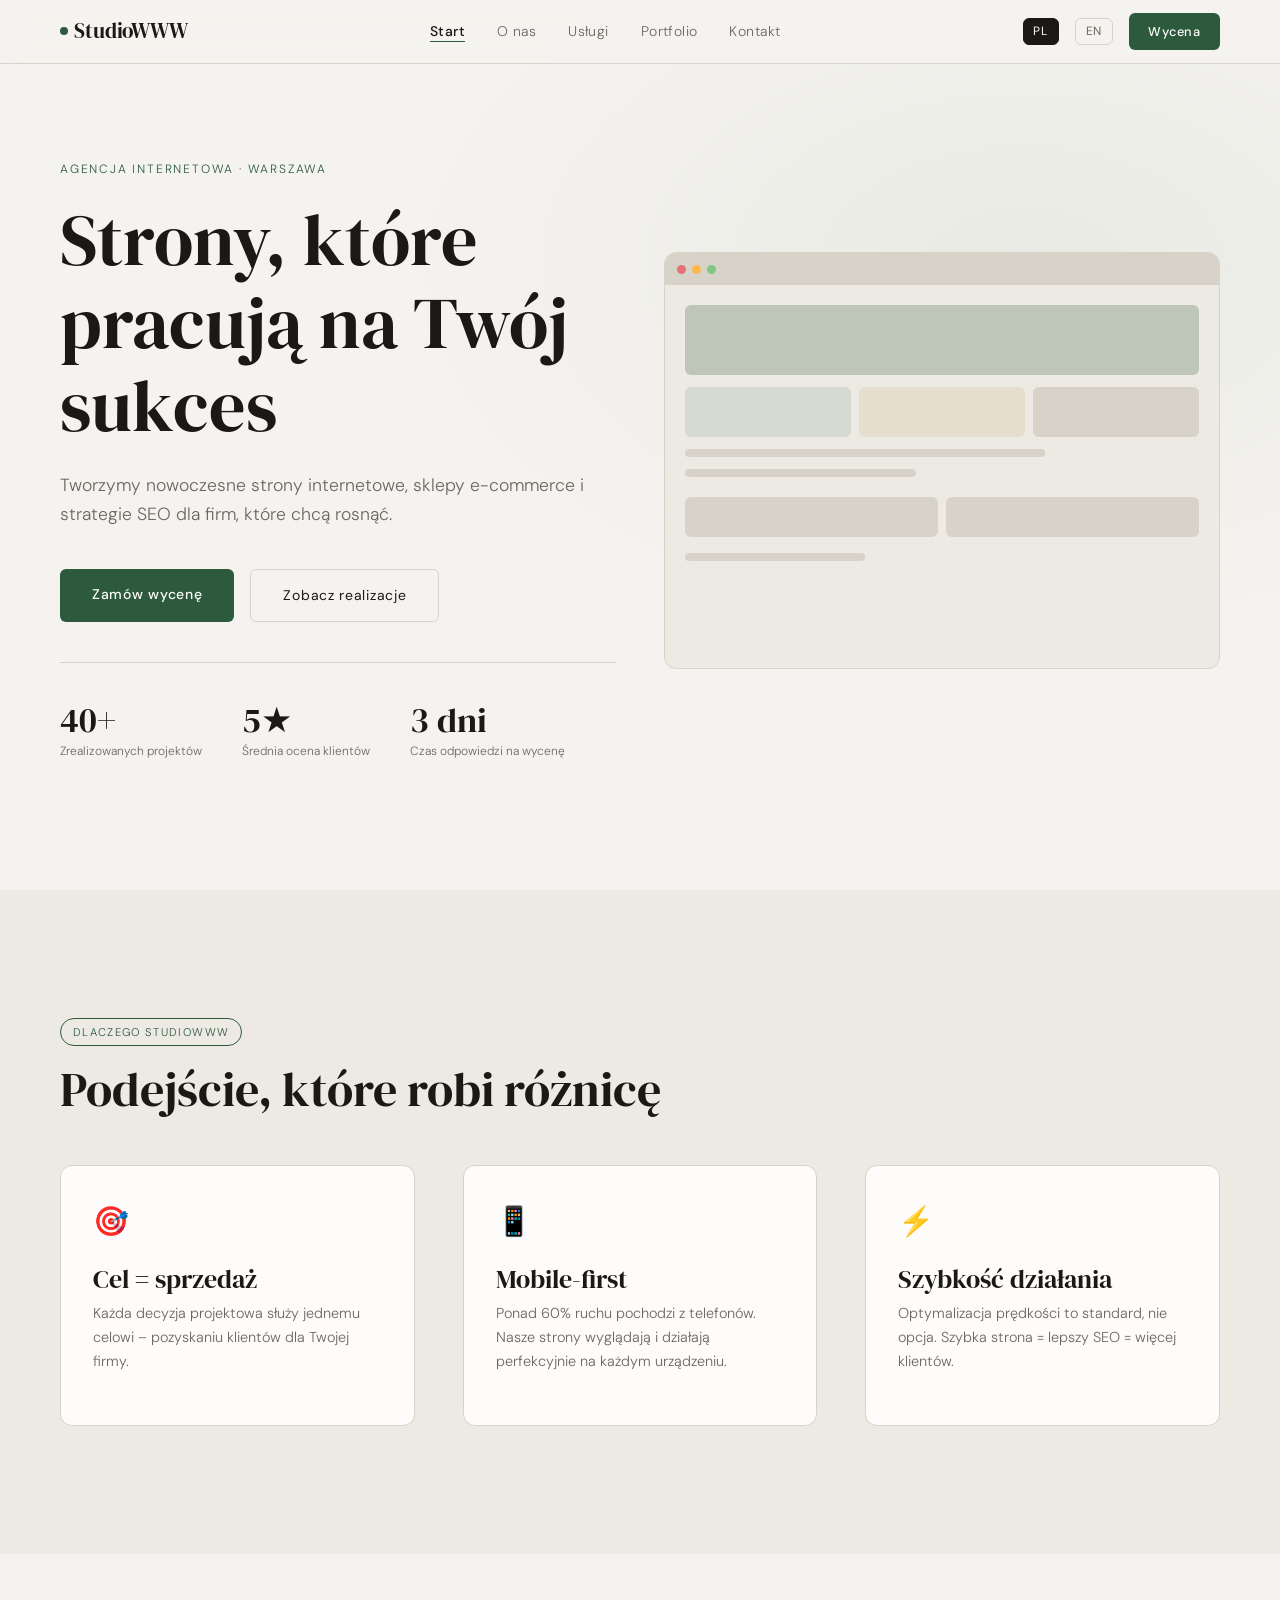
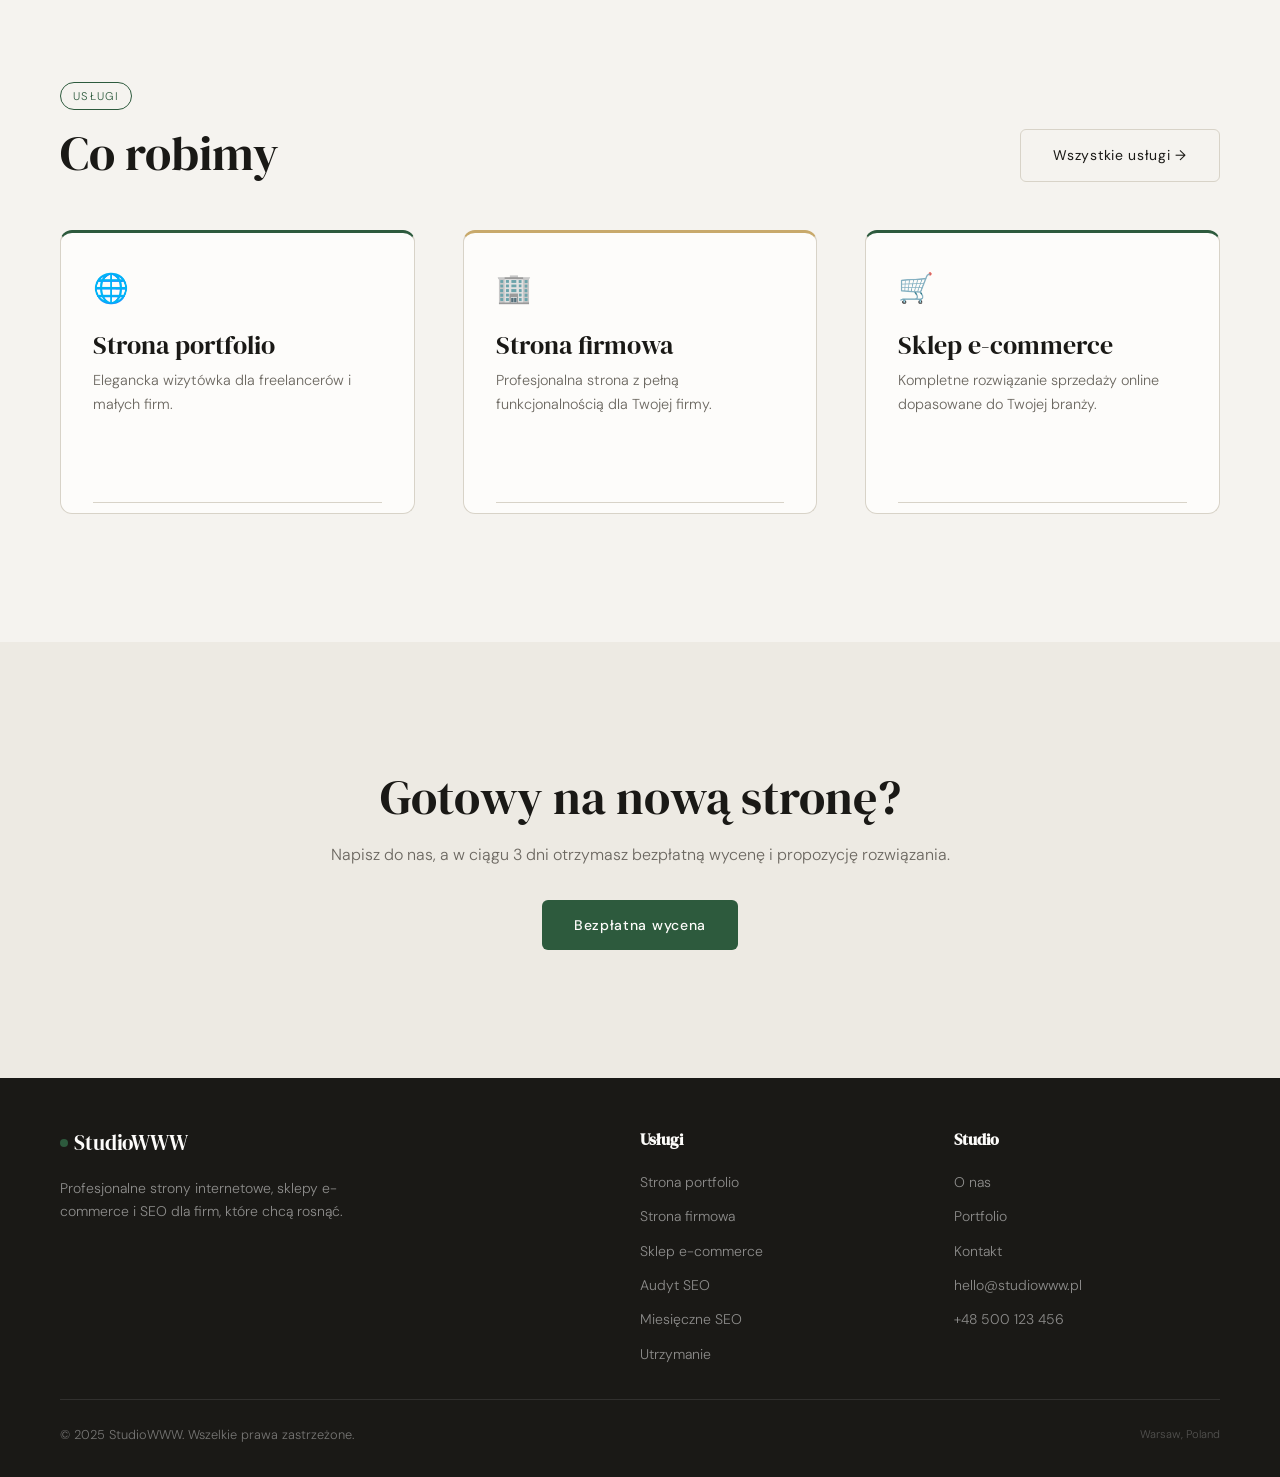
==== index.html @ ee2281c6 "multipage setup" ====
<!DOCTYPE html>
<html lang="pl">
<head>
  <meta charset="UTF-8" />
  <meta name="viewport" content="width=device-width, initial-scale=1.0" />

  <!-- ═══ SEO – Homepage ═══ -->
  <title>StudioWWW – Strony internetowe Warszawa | Agencja Internetowa</title>
  <meta name="description" content="StudioWWW to agencja internetowa z Warszawy. Tworzymy profesjonalne strony internetowe, sklepy e-commerce i strategie SEO dla firm, które chcą rosnąć. Bezpłatna wycena w 3 dni." />
  <link rel="canonical" href="https://studiowww.pl/" />

  <!-- Open Graph -->
  <meta property="og:type"        content="website" />
  <meta property="og:url"         content="https://studiowww.pl/" />
  <meta property="og:title"       content="StudioWWW – Strony internetowe Warszawa" />
  <meta property="og:description" content="Profesjonalne strony internetowe, sklepy e-commerce i SEO. Bezpłatna wycena w 3 dni." />
  <meta property="og:locale"      content="pl_PL" />
  <meta property="og:site_name"   content="StudioWWW" />

  <!-- Twitter Card -->
  <meta name="twitter:card"        content="summary_large_image" />
  <meta name="twitter:title"       content="StudioWWW – Strony internetowe Warszawa" />
  <meta name="twitter:description" content="Profesjonalne strony internetowe, sklepy e-commerce i SEO. Bezpłatna wycena w 3 dni." />

  <!-- JSON-LD: LocalBusiness -->
  <script type="application/ld+json">
  {
    "@context": "https://schema.org",
    "@type": "ProfessionalService",
    "name": "StudioWWW",
    "url": "https://studiowww.pl",
    "logo": "https://studiowww.pl/assets/logo.png",
    "description": "Agencja internetowa z Warszawy specjalizująca się w tworzeniu stron internetowych, sklepów e-commerce i SEO.",
    "address": {
      "@type": "PostalAddress",
      "addressLocality": "Warszawa",
      "addressCountry": "PL"
    },
    "telephone": "+48500123456",
    "email": "hello@studiowww.pl",
    "openingHours": "Mo-Fr 09:00-17:00",
    "priceRange": "PLN",
    "areaServed": "PL",
    "sameAs": []
  }
  </script>

  <link rel="preconnect" href="https://fonts.googleapis.com" />
  <link rel="preconnect" href="https://fonts.gstatic.com" crossorigin />
  <link href="https://fonts.googleapis.com/css2?family=DM+Serif+Display:ital@0;1&family=DM+Sans:ital,wght@0,300;0,400;0,500;1,300&display=swap" rel="stylesheet" />
  <style>
    /* ─── TOKENS ──────────────────────────────────────────── */
    :root {
      --c-bg:       #F5F3EF;
      --c-surface:  #EDEAE3;
      --c-border:   #D8D3C8;
      --c-ink:      #1A1916;
      --c-mid:      #6B6760;
      --c-accent:   #2D5A3D;
      --c-accent2:  #C8A96B;
      --c-white:    #FDFCFA;
      --r:          6px;
      --gap:        clamp(1.5rem, 4vw, 3rem);
      --max:        1160px;
      --nav-h:      64px;
      font-size: 16px;
    }
    *, *::before, *::after { box-sizing: border-box; margin: 0; padding: 0; }
    html { scroll-behavior: smooth; }
    body { font-family: 'DM Sans', sans-serif; background: var(--c-bg); color: var(--c-ink); line-height: 1.65; font-weight: 300; -webkit-font-smoothing: antialiased; }
    img { display: block; max-width: 100%; }
    a { color: inherit; text-decoration: none; }
    button { cursor: pointer; font-family: inherit; }
    h1, h2, h3 { font-family: 'DM Serif Display', serif; font-weight: 400; line-height: 1.15; }
    h1 { font-size: clamp(2.4rem, 6vw, 4.5rem); }
    h2 { font-size: clamp(1.8rem, 4vw, 3rem); }
    h3 { font-size: clamp(1.2rem, 2.5vw, 1.6rem); }
    p  { max-width: 62ch; }
    .container { width: min(var(--max), 100% - 2 * var(--gap)); margin-inline: auto; }
    .section { padding: clamp(4rem, 10vw, 8rem) 0; }
    .section--alt { background: var(--c-surface); }
    .grid-3 { display: grid; grid-template-columns: repeat(auto-fit, minmax(min(280px,100%), 1fr)); gap: var(--gap); }
    .tag { display: inline-block; font-size: .7rem; letter-spacing: .12em; text-transform: uppercase; color: var(--c-accent); border: 1px solid var(--c-accent); border-radius: 2rem; padding: .25rem .75rem; margin-bottom: 1rem; }

    /* ─── NAVIGATION ──────────────────────────────────────── */
    nav { position: fixed; inset: 0 0 auto 0; height: var(--nav-h); z-index: 100; display: flex; align-items: center; background: rgba(245,243,239,.92); backdrop-filter: blur(12px); border-bottom: 1px solid var(--c-border); }
    .nav-inner { width: min(var(--max), 100% - 2 * var(--gap)); margin-inline: auto; display: flex; align-items: center; justify-content: space-between; gap: 1rem; }
    .logo { font-family: 'DM Serif Display', serif; font-size: 1.3rem; letter-spacing: -.01em; color: var(--c-ink); display: flex; align-items: center; gap: .4rem; }
    .logo-dot { width: 8px; height: 8px; border-radius: 50%; background: var(--c-accent); flex-shrink: 0; }
    .nav-links { display: flex; align-items: center; gap: 2rem; list-style: none; }
    .nav-links a { font-size: .875rem; letter-spacing: .03em; color: var(--c-mid); transition: color .2s; position: relative; }
    .nav-links a::after { content: ''; position: absolute; bottom: -2px; left: 0; right: 0; height: 1px; background: var(--c-accent); transform: scaleX(0); transform-origin: left; transition: transform .2s; }
    .nav-links a:hover { color: var(--c-ink); }
    .nav-links a:hover::after, .nav-links a.active::after { transform: scaleX(1); }
    .nav-links a.active { color: var(--c-ink); font-weight: 500; }
    .nav-right { display: flex; align-items: center; gap: 1rem; }
    .lang-btn { font-size: .75rem; letter-spacing: .08em; text-transform: uppercase; color: var(--c-mid); border: 1px solid var(--c-border); background: transparent; padding: .3rem .6rem; border-radius: var(--r); transition: all .2s; }
    .lang-btn:hover, .lang-btn.active { background: var(--c-ink); color: var(--c-white); border-color: var(--c-ink); }
    .btn-nav { font-size: .8rem; font-weight: 500; letter-spacing: .06em; background: var(--c-accent); color: var(--c-white); border: none; border-radius: var(--r); padding: .5rem 1.2rem; transition: background .2s, transform .15s; }
    .btn-nav:hover { background: #234a31; transform: translateY(-1px); }
    .hamburger { display: none; flex-direction: column; gap: 5px; background: none; border: none; padding: 4px; }
    .hamburger span { display: block; width: 22px; height: 1.5px; background: var(--c-ink); transition: transform .3s, opacity .3s; }
    .hamburger.open span:nth-child(1) { transform: translateY(6.5px) rotate(45deg); }
    .hamburger.open span:nth-child(2) { opacity: 0; }
    .hamburger.open span:nth-child(3) { transform: translateY(-6.5px) rotate(-45deg); }
    .mobile-menu { position: fixed; inset: var(--nav-h) 0 0 0; background: var(--c-white); z-index: 99; display: flex; flex-direction: column; padding: 2rem var(--gap); gap: 1rem; transform: translateX(100%); transition: transform .3s; }
    .mobile-menu.open { transform: translateX(0); }
    .mobile-menu a { font-size: 1.2rem; padding: .75rem 0; border-bottom: 1px solid var(--c-border); color: var(--c-ink); }
    .mobile-lang { display: flex; gap: .5rem; margin-top: auto; }

    /* ─── HERO ────────────────────────────────────────────── */
    .hero { padding-top: calc(var(--nav-h) + clamp(3rem,8vw,6rem)); padding-bottom: clamp(4rem,10vw,8rem); position: relative; overflow: hidden; }
    .hero::before { content: ''; position: absolute; inset: 0; background: radial-gradient(ellipse 70% 60% at 80% 30%, rgba(45,90,61,.06) 0%, transparent 70%); pointer-events: none; }
    .hero-grid { display: grid; grid-template-columns: 1fr 1fr; gap: var(--gap); align-items: center; }
    .hero-eyebrow { font-size: .75rem; letter-spacing: .15em; text-transform: uppercase; color: var(--c-accent); margin-bottom: 1.2rem; }
    .hero h1 { margin-bottom: 1.5rem; }
    .hero-sub { font-size: 1.1rem; color: var(--c-mid); margin-bottom: 2.5rem; }
    .hero-ctas { display: flex; gap: 1rem; flex-wrap: wrap; }
    .btn-primary { font-size: .875rem; font-weight: 500; letter-spacing: .05em; background: var(--c-accent); color: var(--c-white); border: none; border-radius: var(--r); padding: .85rem 2rem; transition: background .2s, transform .15s; display: inline-block; }
    .btn-primary:hover { background: #234a31; transform: translateY(-2px); }
    .btn-outline { font-size: .875rem; font-weight: 400; letter-spacing: .05em; background: transparent; color: var(--c-ink); border: 1px solid var(--c-border); border-radius: var(--r); padding: .85rem 2rem; transition: border-color .2s, color .2s, transform .15s; display: inline-block; }
    .btn-outline:hover { border-color: var(--c-ink); transform: translateY(-2px); }
    .hero-visual { aspect-ratio: 4/3; border-radius: 12px; overflow: hidden; background: var(--c-surface); position: relative; border: 1px solid var(--c-border); }
    .hero-mockup { position: absolute; inset: 0; display: flex; flex-direction: column; }
    .mock-bar { height: 32px; background: var(--c-border); display: flex; align-items: center; padding: 0 12px; gap: 6px; }
    .mock-dot { width: 9px; height: 9px; border-radius: 50%; }
    .mock-dot:nth-child(1) { background: #e57373; }
    .mock-dot:nth-child(2) { background: #ffb74d; }
    .mock-dot:nth-child(3) { background: #81c784; }
    .mock-body { flex: 1; padding: 20px; display: flex; flex-direction: column; gap: 12px; }
    .mock-hero-block { height: 70px; background: var(--c-accent); border-radius: 6px; opacity: .15; }
    .mock-row { display: flex; gap: 8px; }
    .mock-card { flex: 1; height: 50px; background: var(--c-border); border-radius: 6px; }
    .mock-line { height: 8px; background: var(--c-border); border-radius: 4px; width: 70%; }
    .mock-line.short { width: 45%; }
    .hero-stats { display: flex; gap: 2.5rem; margin-top: 2.5rem; padding-top: 2.5rem; border-top: 1px solid var(--c-border); flex-wrap: wrap; }
    .stat-num { font-family: 'DM Serif Display', serif; font-size: 2.2rem; color: var(--c-ink); line-height: 1; }
    .stat-lbl { font-size: .75rem; color: var(--c-mid); margin-top: .25rem; }

    /* ─── SERVICE CARDS ───────────────────────────────────── */
    .service-card { background: var(--c-white); border: 1px solid var(--c-border); border-radius: 12px; padding: 2rem; transition: box-shadow .3s, transform .2s; position: relative; overflow: hidden; }
    .service-card::after { content: ''; position: absolute; inset: 0 0 auto 0; height: 3px; background: var(--c-accent); transform: scaleX(0); transform-origin: left; transition: transform .3s; }
    .service-card:hover { box-shadow: 0 8px 32px rgba(26,25,22,.08); transform: translateY(-4px); }
    .service-card:hover::after { transform: scaleX(1); }
    .service-icon { font-size: 1.8rem; margin-bottom: 1.2rem; }
    .service-card h3 { margin-bottom: .5rem; }
    .service-card p { font-size: .9rem; color: var(--c-mid); margin-bottom: 1.2rem; }
    .service-price { font-family: 'DM Serif Display', serif; font-size: 1.1rem; color: var(--c-accent); border-top: 1px solid var(--c-border); padding-top: 1rem; margin-top: auto; }
    .service-card-inner { display: flex; flex-direction: column; height: 100%; }

    /* ─── FOOTER ──────────────────────────────────────────── */
    footer { background: var(--c-ink); color: var(--c-white); padding: 3rem 0 2rem; }
    .footer-inner { display: grid; grid-template-columns: 2fr 1fr 1fr; gap: var(--gap); padding-bottom: 2rem; border-bottom: 1px solid rgba(255,255,255,.1); margin-bottom: 1.5rem; }
    .footer-brand .logo { color: var(--c-white); margin-bottom: 1rem; }
    .footer-brand p { font-size: .875rem; color: rgba(255,255,255,.5); max-width: 32ch; }
    .footer-col h4 { font-family: 'DM Serif Display', serif; font-size: 1rem; margin-bottom: 1rem; }
    .footer-col ul { list-style: none; display: flex; flex-direction: column; gap: .5rem; }
    .footer-col ul a { font-size: .875rem; color: rgba(255,255,255,.5); transition: color .2s; }
    .footer-col ul a:hover { color: var(--c-white); }
    .footer-bottom { display: flex; justify-content: space-between; align-items: center; flex-wrap: wrap; gap: 1rem; }
    .footer-bottom p { font-size: .8rem; color: rgba(255,255,255,.4); }

    /* ─── ANIMATIONS ──────────────────────────────────────── */
    @keyframes fadeUp { from { opacity: 0; transform: translateY(24px); } to { opacity: 1; transform: translateY(0); } }
    .fade-up   { animation: fadeUp .6s ease both; }
    .fade-up-2 { animation: fadeUp .6s .15s ease both; }
    .fade-up-3 { animation: fadeUp .6s .3s ease both; }
    .fade-up-4 { animation: fadeUp .6s .45s ease both; }

    /* ─── RESPONSIVE ──────────────────────────────────────── */
    @media (max-width: 768px) {
      .nav-links, .btn-nav { display: none; }
      .hamburger { display: flex; }
      .hero-grid { grid-template-columns: 1fr; }
      .hero-visual { display: none; }
      .footer-inner { grid-template-columns: 1fr; }
      .hero-stats { gap: 1.5rem; }
    }
  </style>
</head>
<body>

<!-- ═══ NAVIGATION ═══ -->
<nav aria-label="Nawigacja główna">
  <div class="nav-inner">
    <a class="logo" href="/" aria-label="StudioWWW – strona główna">
      <span class="logo-dot" aria-hidden="true"></span>
      StudioWWW
    </a>
    <ul class="nav-links" role="list">
      <li><a href="/"         class="active" aria-current="page" data-pl="Start"    data-en="Home">Start</a></li>
      <li><a href="/o-nas/"                                       data-pl="O nas"    data-en="About">O nas</a></li>
      <li><a href="/uslugi/"                                      data-pl="Usługi"   data-en="Services">Usługi</a></li>
      <li><a href="/portfolio/"                                   data-pl="Portfolio" data-en="Portfolio">Portfolio</a></li>
      <li><a href="/kontakt/"                                     data-pl="Kontakt"  data-en="Contact">Kontakt</a></li>
    </ul>
    <div class="nav-right">
      <button class="lang-btn active" id="btn-pl" onclick="setLang('pl')" aria-label="Język polski">PL</button>
      <button class="lang-btn"        id="btn-en" onclick="setLang('en')" aria-label="English">EN</button>
      <a class="btn-nav" href="/kontakt/" data-pl="Wycena" data-en="Get a quote">Wycena</a>
    </div>
    <button class="hamburger" id="hamburger" onclick="toggleMenu()" aria-label="Otwórz menu" aria-expanded="false">
      <span></span><span></span><span></span>
    </button>
  </div>
</nav>

<div class="mobile-menu" id="mobile-menu" role="dialog" aria-label="Menu mobilne">
  <a href="/"           data-pl="Start"     data-en="Home">Start</a>
  <a href="/o-nas/"     data-pl="O nas"     data-en="About">O nas</a>
  <a href="/uslugi/"    data-pl="Usługi"    data-en="Services">Usługi</a>
  <a href="/portfolio/" data-pl="Portfolio" data-en="Portfolio">Portfolio</a>
  <a href="/kontakt/"   data-pl="Kontakt"   data-en="Contact">Kontakt</a>
  <div class="mobile-lang">
    <button class="lang-btn active" id="btn-pl-m" onclick="setLang('pl')">PL</button>
    <button class="lang-btn"        id="btn-en-m" onclick="setLang('en')">EN</button>
  </div>
</div>

<main>

  <!-- ═══ HERO ═══ -->
  <section class="hero" aria-labelledby="hero-heading">
    <div class="container">
      <div class="hero-grid">
        <div>
          <p class="hero-eyebrow fade-up" data-pl="Agencja internetowa · Warszawa" data-en="Web Studio · Warsaw">Agencja internetowa · Warszawa</p>
          <h1 id="hero-heading" class="fade-up-2" data-pl="Strony, które<br>pracują na Twój sukces" data-en="Websites that<br>work for your success">Strony, które<br>pracują na Twój sukces</h1>
          <p class="hero-sub fade-up-3" data-pl="Tworzymy nowoczesne strony internetowe, sklepy e-commerce i strategie SEO dla firm, które chcą rosnąć." data-en="We build modern websites, e-commerce stores and SEO strategies for businesses that want to grow.">Tworzymy nowoczesne strony internetowe, sklepy e-commerce i strategie SEO dla firm, które chcą rosnąć.</p>
          <div class="hero-ctas fade-up-4">
            <a class="btn-primary" href="/kontakt/" data-pl="Zamów wycenę" data-en="Get a quote">Zamów wycenę</a>
            <a class="btn-outline"  href="/portfolio/" data-pl="Zobacz realizacje" data-en="See our work">Zobacz realizacje</a>
          </div>
          <div class="hero-stats fade-up-4" aria-label="Statystyki">
            <div>
              <div class="stat-num">40+</div>
              <div class="stat-lbl" data-pl="Zrealizowanych projektów" data-en="Completed projects">Zrealizowanych projektów</div>
            </div>
            <div>
              <div class="stat-num">5★</div>
              <div class="stat-lbl" data-pl="Średnia ocena klientów" data-en="Average client rating">Średnia ocena klientów</div>
            </div>
            <div>
              <div class="stat-num">3 dni</div>
              <div class="stat-lbl" data-pl="Czas odpowiedzi na wycenę" data-en="Quote response time">Czas odpowiedzi na wycenę</div>
            </div>
          </div>
        </div>
        <div aria-hidden="true">
          <div class="hero-visual">
            <div class="hero-mockup">
              <div class="mock-bar"><div class="mock-dot"></div><div class="mock-dot"></div><div class="mock-dot"></div></div>
              <div class="mock-body">
                <div class="mock-hero-block" style="opacity:.25;background:var(--c-accent)"></div>
                <div class="mock-row">
                  <div class="mock-card" style="background:var(--c-accent);opacity:.12"></div>
                  <div class="mock-card" style="background:var(--c-accent2);opacity:.18"></div>
                  <div class="mock-card" style="background:var(--c-border)"></div>
                </div>
                <div class="mock-line"></div>
                <div class="mock-line short"></div>
                <div class="mock-row" style="margin-top:.5rem">
                  <div class="mock-card" style="height:40px;background:var(--c-border)"></div>
                  <div class="mock-card" style="height:40px;background:var(--c-border)"></div>
                </div>
                <div class="mock-line" style="width:35%;margin-top:.25rem"></div>
              </div>
            </div>
          </div>
        </div>
      </div>
    </div>
  </section>

  <!-- ═══ WHY US ═══ -->
  <section class="section section--alt" aria-labelledby="why-heading">
    <div class="container">
      <span class="tag" data-pl="Dlaczego StudioWWW" data-en="Why StudioWWW">Dlaczego StudioWWW</span>
      <h2 id="why-heading" style="margin-bottom:3rem" data-pl="Podejście, które robi różnicę" data-en="An approach that makes a difference">Podejście, które robi różnicę</h2>
      <div class="grid-3">
        <div class="service-card">
          <div class="service-icon" aria-hidden="true">🎯</div>
          <h3 data-pl="Cel = sprzedaż" data-en="Goal = sales">Cel = sprzedaż</h3>
          <p data-pl="Każda decyzja projektowa służy jednemu celowi – pozyskaniu klientów dla Twojej firmy." data-en="Every design decision serves one goal – getting customers for your business.">Każda decyzja projektowa służy jednemu celowi – pozyskaniu klientów dla Twojej firmy.</p>
        </div>
        <div class="service-card">
          <div class="service-icon" aria-hidden="true">📱</div>
          <h3 data-pl="Mobile-first" data-en="Mobile-first">Mobile-first</h3>
          <p data-pl="Ponad 60% ruchu pochodzi z telefonów. Nasze strony wyglądają i działają perfekcyjnie na każdym urządzeniu." data-en="Over 60% of traffic comes from phones. Our sites look and work perfectly on every device.">Ponad 60% ruchu pochodzi z telefonów. Nasze strony wyglądają i działają perfekcyjnie na każdym urządzeniu.</p>
        </div>
        <div class="service-card">
          <div class="service-icon" aria-hidden="true">⚡</div>
          <h3 data-pl="Szybkość działania" data-en="Fast performance">Szybkość działania</h3>
          <p data-pl="Optymalizacja prędkości to standard, nie opcja. Szybka strona = lepszy SEO = więcej klientów." data-en="Speed optimisation is standard, not optional. Faster site = better SEO = more clients.">Optymalizacja prędkości to standard, nie opcja. Szybka strona = lepszy SEO = więcej klientów.</p>
        </div>
      </div>
    </div>
  </section>

  <!-- ═══ SERVICES TEASER ═══ -->
  <section class="section" aria-labelledby="services-heading">
    <div class="container">
      <span class="tag" data-pl="Usługi" data-en="Services">Usługi</span>
      <div style="display:flex;align-items:flex-end;justify-content:space-between;flex-wrap:wrap;gap:1rem;margin-bottom:3rem">
        <h2 id="services-heading" data-pl="Co robimy" data-en="What we do">Co robimy</h2>
        <a class="btn-outline" href="/uslugi/" data-pl="Wszystkie usługi →" data-en="All services →">Wszystkie usługi →</a>
      </div>
      <div class="grid-3">
        <div class="service-card" style="border-top:3px solid var(--c-accent)">
          <div class="service-icon" aria-hidden="true">🌐</div>
          <div class="service-card-inner">
            <h3 data-pl="Strona portfolio" data-en="Portfolio website">Strona portfolio</h3>
            <p data-pl="Elegancka wizytówka dla freelancerów i małych firm." data-en="Elegant showcase for freelancers and small businesses.">Elegancka wizytówka dla freelancerów i małych firm.</p>
            <div class="service-price">1 500 – 3 000 PLN</div>
          </div>
        </div>
        <div class="service-card" style="border-top:3px solid var(--c-accent2)">
          <div class="service-icon" aria-hidden="true">🏢</div>
          <div class="service-card-inner">
            <h3 data-pl="Strona firmowa" data-en="Business website">Strona firmowa</h3>
            <p data-pl="Profesjonalna strona z pełną funkcjonalnością dla Twojej firmy." data-en="Professional multi-page site with full functionality for your business.">Profesjonalna strona z pełną funkcjonalnością dla Twojej firmy.</p>
            <div class="service-price">3 000 – 8 000 PLN</div>
          </div>
        </div>
        <div class="service-card" style="border-top:3px solid var(--c-accent)">
          <div class="service-icon" aria-hidden="true">🛒</div>
          <div class="service-card-inner">
            <h3 data-pl="Sklep e-commerce" data-en="E-commerce store">Sklep e-commerce</h3>
            <p data-pl="Kompletne rozwiązanie sprzedaży online dopasowane do Twojej branży." data-en="Complete online sales solution tailored to your industry.">Kompletne rozwiązanie sprzedaży online dopasowane do Twojej branży.</p>
            <div class="service-price">5 000 – 15 000+ PLN</div>
          </div>
        </div>
      </div>
    </div>
  </section>

  <!-- ═══ CTA BANNER ═══ -->
  <section class="section section--alt" aria-labelledby="cta-heading">
    <div class="container" style="text-align:center">
      <h2 id="cta-heading" style="margin-bottom:1rem" data-pl="Gotowy na nową stronę?" data-en="Ready for a new website?">Gotowy na nową stronę?</h2>
      <p style="margin:0 auto 2rem;color:var(--c-mid)" data-pl="Napisz do nas, a w ciągu 3 dni otrzymasz bezpłatną wycenę i propozycję rozwiązania." data-en="Get in touch and receive a free quote and proposal within 3 business days.">Napisz do nas, a w ciągu 3 dni otrzymasz bezpłatną wycenę i propozycję rozwiązania.</p>
      <a class="btn-primary" href="/kontakt/" data-pl="Bezpłatna wycena" data-en="Free quote">Bezpłatna wycena</a>
    </div>
  </section>

</main>

<!-- ═══ FOOTER ═══ -->
<footer aria-label="Stopka">
  <div class="container">
    <div class="footer-inner">
      <div class="footer-brand">
        <div class="logo"><span class="logo-dot" aria-hidden="true"></span>StudioWWW</div>
        <p data-pl="Profesjonalne strony internetowe, sklepy e-commerce i SEO dla firm, które chcą rosnąć." data-en="Professional websites, e-commerce stores and SEO for businesses that want to grow.">Profesjonalne strony internetowe, sklepy e-commerce i SEO dla firm, które chcą rosnąć.</p>
      </div>
      <div class="footer-col">
        <h4 data-pl="Usługi" data-en="Services">Usługi</h4>
        <ul>
          <li><a href="/uslugi/" data-pl="Strona portfolio"  data-en="Portfolio website">Strona portfolio</a></li>
          <li><a href="/uslugi/" data-pl="Strona firmowa"    data-en="Business website">Strona firmowa</a></li>
          <li><a href="/uslugi/" data-pl="Sklep e-commerce"  data-en="E-commerce store">Sklep e-commerce</a></li>
          <li><a href="/uslugi/" data-pl="Audyt SEO"         data-en="SEO audit">Audyt SEO</a></li>
          <li><a href="/uslugi/" data-pl="Miesięczne SEO"    data-en="Monthly SEO">Miesięczne SEO</a></li>
          <li><a href="/uslugi/" data-pl="Utrzymanie"        data-en="Maintenance">Utrzymanie</a></li>
        </ul>
      </div>
      <div class="footer-col">
        <h4 data-pl="Studio" data-en="Studio">Studio</h4>
        <ul>
          <li><a href="/o-nas/"     data-pl="O nas"      data-en="About us">O nas</a></li>
          <li><a href="/portfolio/" data-pl="Portfolio"  data-en="Portfolio">Portfolio</a></li>
          <li><a href="/kontakt/"   data-pl="Kontakt"    data-en="Contact">Kontakt</a></li>
          <li><a href="mailto:hello@studiowww.pl">hello@studiowww.pl</a></li>
          <li><a href="tel:+48500123456">+48 500 123 456</a></li>
        </ul>
      </div>
    </div>
    <div class="footer-bottom">
      <p>© 2025 StudioWWW. <span data-pl="Wszelkie prawa zastrzeżone." data-en="All rights reserved.">Wszelkie prawa zastrzeżone.</span></p>
      <p style="color:rgba(255,255,255,.25);font-size:.7rem">Warsaw, Poland</p>
    </div>
  </div>
</footer>

<script>
  let currentLang = 'pl';
  let menuOpen = false;

  function setLang(lang) {
    currentLang = lang;
    ['pl','en'].forEach(l => {
      document.getElementById('btn-'+l)?.classList.toggle('active', l===lang);
      document.getElementById('btn-'+l+'-m')?.classList.toggle('active', l===lang);
    });
    document.querySelectorAll('[data-'+lang+']').forEach(el => {
      const val = el.getAttribute('data-'+lang);
      if (el.tagName==='INPUT'||el.tagName==='TEXTAREA') el.placeholder = val;
      else el.innerHTML = val;
    });
    document.documentElement.lang = lang;
  }

  function toggleMenu() {
    menuOpen = !menuOpen;
    const btn = document.getElementById('hamburger');
    const menu = document.getElementById('mobile-menu');
    btn.classList.toggle('open', menuOpen);
    btn.setAttribute('aria-expanded', menuOpen);
    menu.classList.toggle('open', menuOpen);
    document.body.style.overflow = menuOpen ? 'hidden' : '';
  }

  setLang('pl');
</script>
</body>
</html>
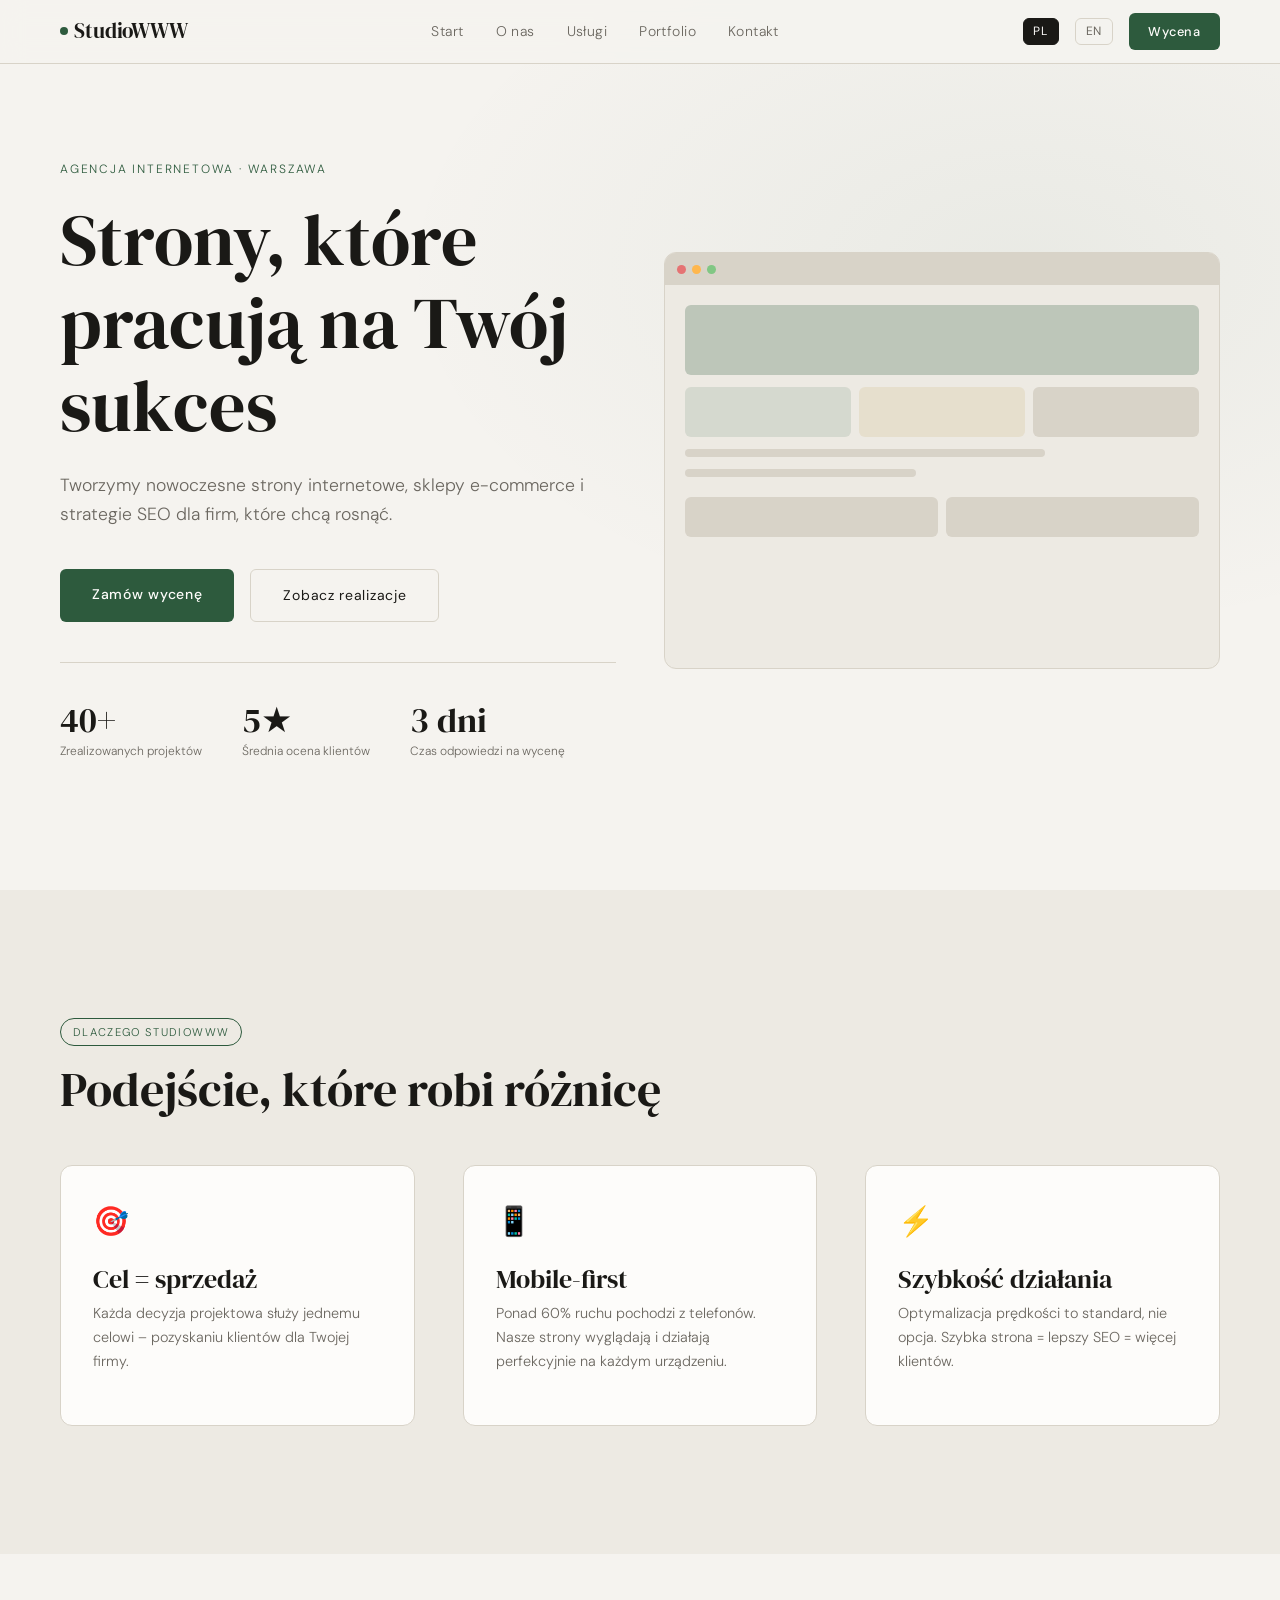
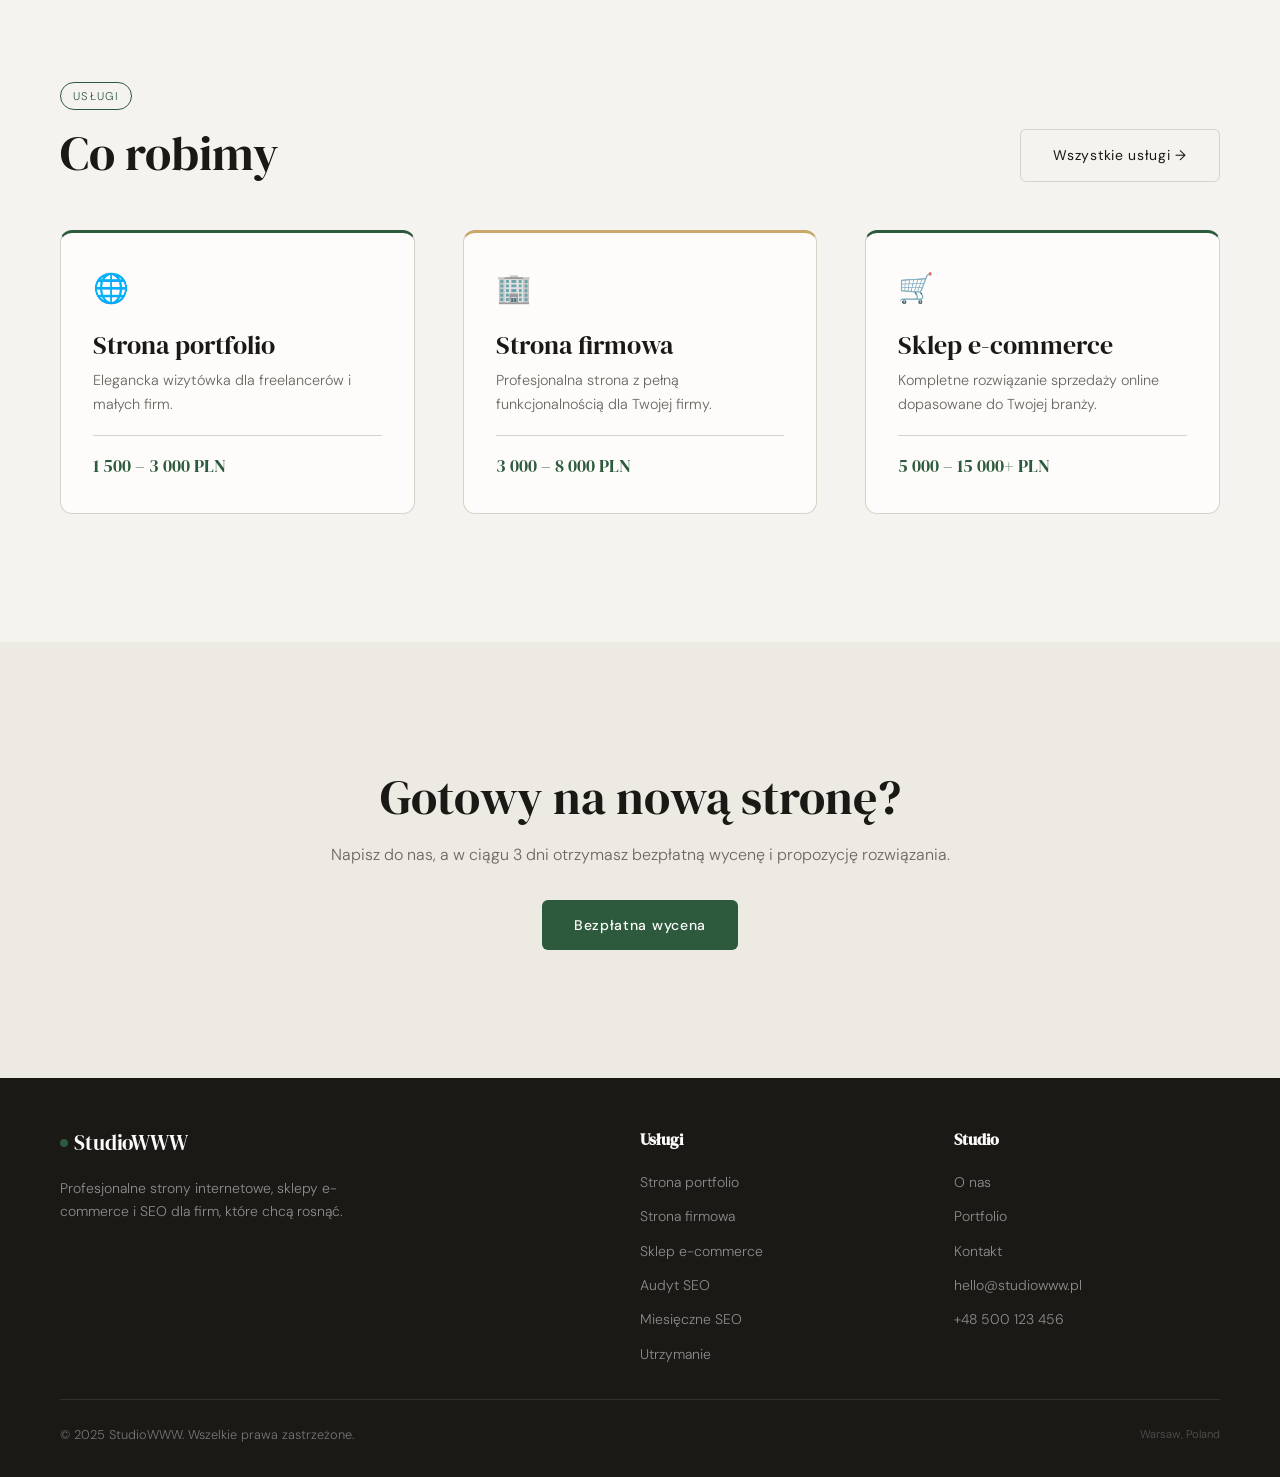
==== commit 0ff357d8: "test" ====
--- a/index.html
+++ b/index.html
@@ -3,373 +3,222 @@
 <head>
   <meta charset="UTF-8" />
   <meta name="viewport" content="width=device-width, initial-scale=1.0" />
-
-  <!-- ═══ SEO – Homepage ═══ -->
-  <title>StudioWWW – Strony internetowe Warszawa | Agencja Internetowa</title>
-  <meta name="description" content="StudioWWW to agencja internetowa z Warszawy. Tworzymy profesjonalne strony internetowe, sklepy e-commerce i strategie SEO dla firm, które chcą rosnąć. Bezpłatna wycena w 3 dni." />
+  <title>StudioWWW – Strony internetowe i SEO dla firm | Warszawa</title>
+  <meta name="description" content="StudioWWW to agencja internetowa z Warszawy. Tworzymy strony portfolio od 1500 PLN, strony firmowe, sklepy e-commerce i prowadzimy SEO dla firm, które chcą rosnąć." />
   <link rel="canonical" href="https://studiowww.pl/" />
-
-  <!-- Open Graph -->
-  <meta property="og:type"        content="website" />
-  <meta property="og:url"         content="https://studiowww.pl/" />
-  <meta property="og:title"       content="StudioWWW – Strony internetowe Warszawa" />
-  <meta property="og:description" content="Profesjonalne strony internetowe, sklepy e-commerce i SEO. Bezpłatna wycena w 3 dni." />
-  <meta property="og:locale"      content="pl_PL" />
-  <meta property="og:site_name"   content="StudioWWW" />
-
-  <!-- Twitter Card -->
-  <meta name="twitter:card"        content="summary_large_image" />
-  <meta name="twitter:title"       content="StudioWWW – Strony internetowe Warszawa" />
-  <meta name="twitter:description" content="Profesjonalne strony internetowe, sklepy e-commerce i SEO. Bezpłatna wycena w 3 dni." />
-
-  <!-- JSON-LD: LocalBusiness -->
+  <link rel="alternate" hreflang="pl" href="https://studiowww.pl/" />
+  <link rel="alternate" hreflang="en" href="https://studiowww.pl/" />
+  <meta property="og:title" content="StudioWWW – Strony internetowe i SEO" />
+  <meta property="og:description" content="Profesjonalne strony internetowe, sklepy e-commerce i SEO dla firm, które chcą rosnąć." />
+  <meta property="og:url" content="https://studiowww.pl/" />
+  <meta property="og:type" content="website" />
+  <link rel="preconnect" href="https://fonts.googleapis.com" />
+  <link rel="preconnect" href="https://fonts.gstatic.com" crossorigin />
+  <link href="https://fonts.googleapis.com/css2?family=DM+Serif+Display:ital@0;1&family=DM+Sans:ital,wght@0,300;0,400;0,500;1,300&display=swap" rel="stylesheet" />
+  <link rel="stylesheet" href="/style.css" />
   <script type="application/ld+json">
   {
     "@context": "https://schema.org",
-    "@type": "ProfessionalService",
+    "@type": "LocalBusiness",
     "name": "StudioWWW",
     "url": "https://studiowww.pl",
-    "logo": "https://studiowww.pl/assets/logo.png",
-    "description": "Agencja internetowa z Warszawy specjalizująca się w tworzeniu stron internetowych, sklepów e-commerce i SEO.",
+    "telephone": "+48500123456",
+    "email": "hello@studiowww.pl",
     "address": {
       "@type": "PostalAddress",
       "addressLocality": "Warszawa",
       "addressCountry": "PL"
     },
-    "telephone": "+48500123456",
-    "email": "hello@studiowww.pl",
-    "openingHours": "Mo-Fr 09:00-17:00",
-    "priceRange": "PLN",
-    "areaServed": "PL",
-    "sameAs": []
+    "priceRange": "1500–15000 PLN",
+    "description": "Agencja internetowa – profesjonalne strony WWW, sklepy e-commerce i SEO dla firm."
   }
   </script>
-
-  <link rel="preconnect" href="https://fonts.googleapis.com" />
-  <link rel="preconnect" href="https://fonts.gstatic.com" crossorigin />
-  <link href="https://fonts.googleapis.com/css2?family=DM+Serif+Display:ital@0;1&family=DM+Sans:ital,wght@0,300;0,400;0,500;1,300&display=swap" rel="stylesheet" />
-  <style>
-    /* ─── TOKENS ──────────────────────────────────────────── */
-    :root {
-      --c-bg:       #F5F3EF;
-      --c-surface:  #EDEAE3;
-      --c-border:   #D8D3C8;
-      --c-ink:      #1A1916;
-      --c-mid:      #6B6760;
-      --c-accent:   #2D5A3D;
-      --c-accent2:  #C8A96B;
-      --c-white:    #FDFCFA;
-      --r:          6px;
-      --gap:        clamp(1.5rem, 4vw, 3rem);
-      --max:        1160px;
-      --nav-h:      64px;
-      font-size: 16px;
-    }
-    *, *::before, *::after { box-sizing: border-box; margin: 0; padding: 0; }
-    html { scroll-behavior: smooth; }
-    body { font-family: 'DM Sans', sans-serif; background: var(--c-bg); color: var(--c-ink); line-height: 1.65; font-weight: 300; -webkit-font-smoothing: antialiased; }
-    img { display: block; max-width: 100%; }
-    a { color: inherit; text-decoration: none; }
-    button { cursor: pointer; font-family: inherit; }
-    h1, h2, h3 { font-family: 'DM Serif Display', serif; font-weight: 400; line-height: 1.15; }
-    h1 { font-size: clamp(2.4rem, 6vw, 4.5rem); }
-    h2 { font-size: clamp(1.8rem, 4vw, 3rem); }
-    h3 { font-size: clamp(1.2rem, 2.5vw, 1.6rem); }
-    p  { max-width: 62ch; }
-    .container { width: min(var(--max), 100% - 2 * var(--gap)); margin-inline: auto; }
-    .section { padding: clamp(4rem, 10vw, 8rem) 0; }
-    .section--alt { background: var(--c-surface); }
-    .grid-3 { display: grid; grid-template-columns: repeat(auto-fit, minmax(min(280px,100%), 1fr)); gap: var(--gap); }
-    .tag { display: inline-block; font-size: .7rem; letter-spacing: .12em; text-transform: uppercase; color: var(--c-accent); border: 1px solid var(--c-accent); border-radius: 2rem; padding: .25rem .75rem; margin-bottom: 1rem; }
-
-    /* ─── NAVIGATION ──────────────────────────────────────── */
-    nav { position: fixed; inset: 0 0 auto 0; height: var(--nav-h); z-index: 100; display: flex; align-items: center; background: rgba(245,243,239,.92); backdrop-filter: blur(12px); border-bottom: 1px solid var(--c-border); }
-    .nav-inner { width: min(var(--max), 100% - 2 * var(--gap)); margin-inline: auto; display: flex; align-items: center; justify-content: space-between; gap: 1rem; }
-    .logo { font-family: 'DM Serif Display', serif; font-size: 1.3rem; letter-spacing: -.01em; color: var(--c-ink); display: flex; align-items: center; gap: .4rem; }
-    .logo-dot { width: 8px; height: 8px; border-radius: 50%; background: var(--c-accent); flex-shrink: 0; }
-    .nav-links { display: flex; align-items: center; gap: 2rem; list-style: none; }
-    .nav-links a { font-size: .875rem; letter-spacing: .03em; color: var(--c-mid); transition: color .2s; position: relative; }
-    .nav-links a::after { content: ''; position: absolute; bottom: -2px; left: 0; right: 0; height: 1px; background: var(--c-accent); transform: scaleX(0); transform-origin: left; transition: transform .2s; }
-    .nav-links a:hover { color: var(--c-ink); }
-    .nav-links a:hover::after, .nav-links a.active::after { transform: scaleX(1); }
-    .nav-links a.active { color: var(--c-ink); font-weight: 500; }
-    .nav-right { display: flex; align-items: center; gap: 1rem; }
-    .lang-btn { font-size: .75rem; letter-spacing: .08em; text-transform: uppercase; color: var(--c-mid); border: 1px solid var(--c-border); background: transparent; padding: .3rem .6rem; border-radius: var(--r); transition: all .2s; }
-    .lang-btn:hover, .lang-btn.active { background: var(--c-ink); color: var(--c-white); border-color: var(--c-ink); }
-    .btn-nav { font-size: .8rem; font-weight: 500; letter-spacing: .06em; background: var(--c-accent); color: var(--c-white); border: none; border-radius: var(--r); padding: .5rem 1.2rem; transition: background .2s, transform .15s; }
-    .btn-nav:hover { background: #234a31; transform: translateY(-1px); }
-    .hamburger { display: none; flex-direction: column; gap: 5px; background: none; border: none; padding: 4px; }
-    .hamburger span { display: block; width: 22px; height: 1.5px; background: var(--c-ink); transition: transform .3s, opacity .3s; }
-    .hamburger.open span:nth-child(1) { transform: translateY(6.5px) rotate(45deg); }
-    .hamburger.open span:nth-child(2) { opacity: 0; }
-    .hamburger.open span:nth-child(3) { transform: translateY(-6.5px) rotate(-45deg); }
-    .mobile-menu { position: fixed; inset: var(--nav-h) 0 0 0; background: var(--c-white); z-index: 99; display: flex; flex-direction: column; padding: 2rem var(--gap); gap: 1rem; transform: translateX(100%); transition: transform .3s; }
-    .mobile-menu.open { transform: translateX(0); }
-    .mobile-menu a { font-size: 1.2rem; padding: .75rem 0; border-bottom: 1px solid var(--c-border); color: var(--c-ink); }
-    .mobile-lang { display: flex; gap: .5rem; margin-top: auto; }
-
-    /* ─── HERO ────────────────────────────────────────────── */
-    .hero { padding-top: calc(var(--nav-h) + clamp(3rem,8vw,6rem)); padding-bottom: clamp(4rem,10vw,8rem); position: relative; overflow: hidden; }
-    .hero::before { content: ''; position: absolute; inset: 0; background: radial-gradient(ellipse 70% 60% at 80% 30%, rgba(45,90,61,.06) 0%, transparent 70%); pointer-events: none; }
-    .hero-grid { display: grid; grid-template-columns: 1fr 1fr; gap: var(--gap); align-items: center; }
-    .hero-eyebrow { font-size: .75rem; letter-spacing: .15em; text-transform: uppercase; color: var(--c-accent); margin-bottom: 1.2rem; }
-    .hero h1 { margin-bottom: 1.5rem; }
-    .hero-sub { font-size: 1.1rem; color: var(--c-mid); margin-bottom: 2.5rem; }
-    .hero-ctas { display: flex; gap: 1rem; flex-wrap: wrap; }
-    .btn-primary { font-size: .875rem; font-weight: 500; letter-spacing: .05em; background: var(--c-accent); color: var(--c-white); border: none; border-radius: var(--r); padding: .85rem 2rem; transition: background .2s, transform .15s; display: inline-block; }
-    .btn-primary:hover { background: #234a31; transform: translateY(-2px); }
-    .btn-outline { font-size: .875rem; font-weight: 400; letter-spacing: .05em; background: transparent; color: var(--c-ink); border: 1px solid var(--c-border); border-radius: var(--r); padding: .85rem 2rem; transition: border-color .2s, color .2s, transform .15s; display: inline-block; }
-    .btn-outline:hover { border-color: var(--c-ink); transform: translateY(-2px); }
-    .hero-visual { aspect-ratio: 4/3; border-radius: 12px; overflow: hidden; background: var(--c-surface); position: relative; border: 1px solid var(--c-border); }
-    .hero-mockup { position: absolute; inset: 0; display: flex; flex-direction: column; }
-    .mock-bar { height: 32px; background: var(--c-border); display: flex; align-items: center; padding: 0 12px; gap: 6px; }
-    .mock-dot { width: 9px; height: 9px; border-radius: 50%; }
-    .mock-dot:nth-child(1) { background: #e57373; }
-    .mock-dot:nth-child(2) { background: #ffb74d; }
-    .mock-dot:nth-child(3) { background: #81c784; }
-    .mock-body { flex: 1; padding: 20px; display: flex; flex-direction: column; gap: 12px; }
-    .mock-hero-block { height: 70px; background: var(--c-accent); border-radius: 6px; opacity: .15; }
-    .mock-row { display: flex; gap: 8px; }
-    .mock-card { flex: 1; height: 50px; background: var(--c-border); border-radius: 6px; }
-    .mock-line { height: 8px; background: var(--c-border); border-radius: 4px; width: 70%; }
-    .mock-line.short { width: 45%; }
-    .hero-stats { display: flex; gap: 2.5rem; margin-top: 2.5rem; padding-top: 2.5rem; border-top: 1px solid var(--c-border); flex-wrap: wrap; }
-    .stat-num { font-family: 'DM Serif Display', serif; font-size: 2.2rem; color: var(--c-ink); line-height: 1; }
-    .stat-lbl { font-size: .75rem; color: var(--c-mid); margin-top: .25rem; }
-
-    /* ─── SERVICE CARDS ───────────────────────────────────── */
-    .service-card { background: var(--c-white); border: 1px solid var(--c-border); border-radius: 12px; padding: 2rem; transition: box-shadow .3s, transform .2s; position: relative; overflow: hidden; }
-    .service-card::after { content: ''; position: absolute; inset: 0 0 auto 0; height: 3px; background: var(--c-accent); transform: scaleX(0); transform-origin: left; transition: transform .3s; }
-    .service-card:hover { box-shadow: 0 8px 32px rgba(26,25,22,.08); transform: translateY(-4px); }
-    .service-card:hover::after { transform: scaleX(1); }
-    .service-icon { font-size: 1.8rem; margin-bottom: 1.2rem; }
-    .service-card h3 { margin-bottom: .5rem; }
-    .service-card p { font-size: .9rem; color: var(--c-mid); margin-bottom: 1.2rem; }
-    .service-price { font-family: 'DM Serif Display', serif; font-size: 1.1rem; color: var(--c-accent); border-top: 1px solid var(--c-border); padding-top: 1rem; margin-top: auto; }
-    .service-card-inner { display: flex; flex-direction: column; height: 100%; }
-
-    /* ─── FOOTER ──────────────────────────────────────────── */
-    footer { background: var(--c-ink); color: var(--c-white); padding: 3rem 0 2rem; }
-    .footer-inner { display: grid; grid-template-columns: 2fr 1fr 1fr; gap: var(--gap); padding-bottom: 2rem; border-bottom: 1px solid rgba(255,255,255,.1); margin-bottom: 1.5rem; }
-    .footer-brand .logo { color: var(--c-white); margin-bottom: 1rem; }
-    .footer-brand p { font-size: .875rem; color: rgba(255,255,255,.5); max-width: 32ch; }
-    .footer-col h4 { font-family: 'DM Serif Display', serif; font-size: 1rem; margin-bottom: 1rem; }
-    .footer-col ul { list-style: none; display: flex; flex-direction: column; gap: .5rem; }
-    .footer-col ul a { font-size: .875rem; color: rgba(255,255,255,.5); transition: color .2s; }
-    .footer-col ul a:hover { color: var(--c-white); }
-    .footer-bottom { display: flex; justify-content: space-between; align-items: center; flex-wrap: wrap; gap: 1rem; }
-    .footer-bottom p { font-size: .8rem; color: rgba(255,255,255,.4); }
-
-    /* ─── ANIMATIONS ──────────────────────────────────────── */
-    @keyframes fadeUp { from { opacity: 0; transform: translateY(24px); } to { opacity: 1; transform: translateY(0); } }
-    .fade-up   { animation: fadeUp .6s ease both; }
-    .fade-up-2 { animation: fadeUp .6s .15s ease both; }
-    .fade-up-3 { animation: fadeUp .6s .3s ease both; }
-    .fade-up-4 { animation: fadeUp .6s .45s ease both; }
-
-    /* ─── RESPONSIVE ──────────────────────────────────────── */
-    @media (max-width: 768px) {
-      .nav-links, .btn-nav { display: none; }
-      .hamburger { display: flex; }
-      .hero-grid { grid-template-columns: 1fr; }
-      .hero-visual { display: none; }
-      .footer-inner { grid-template-columns: 1fr; }
-      .hero-stats { gap: 1.5rem; }
-    }
-  </style>
 </head>
 <body>
 
-<!-- ═══ NAVIGATION ═══ -->
-<nav aria-label="Nawigacja główna">
+<!-- NAV -->
+<nav>
   <div class="nav-inner">
-    <a class="logo" href="/" aria-label="StudioWWW – strona główna">
-      <span class="logo-dot" aria-hidden="true"></span>
-      StudioWWW
-    </a>
-    <ul class="nav-links" role="list">
-      <li><a href="/"         class="active" aria-current="page" data-pl="Start"    data-en="Home">Start</a></li>
-      <li><a href="/o-nas/"                                       data-pl="O nas"    data-en="About">O nas</a></li>
-      <li><a href="/uslugi/"                                      data-pl="Usługi"   data-en="Services">Usługi</a></li>
-      <li><a href="/portfolio/"                                   data-pl="Portfolio" data-en="Portfolio">Portfolio</a></li>
-      <li><a href="/kontakt/"                                     data-pl="Kontakt"  data-en="Contact">Kontakt</a></li>
+    <a class="logo" href="/"><span class="logo-dot"></span>StudioWWW</a>
+    <ul class="nav-links">
+      <li><a href="/" data-nav-path="/" data-pl="Start" data-en="Home">Start</a></li>
+      <li><a href="/o-nas" data-nav-path="/o-nas" data-pl="O nas" data-en="About">O nas</a></li>
+      <li><a href="/uslugi" data-nav-path="/uslugi" data-pl="Usługi" data-en="Services">Usługi</a></li>
+      <li><a href="/portfolio" data-nav-path="/portfolio" data-pl="Portfolio" data-en="Portfolio">Portfolio</a></li>
+      <li><a href="/kontakt" data-nav-path="/kontakt" data-pl="Kontakt" data-en="Contact">Kontakt</a></li>
     </ul>
     <div class="nav-right">
-      <button class="lang-btn active" id="btn-pl" onclick="setLang('pl')" aria-label="Język polski">PL</button>
-      <button class="lang-btn"        id="btn-en" onclick="setLang('en')" aria-label="English">EN</button>
-      <a class="btn-nav" href="/kontakt/" data-pl="Wycena" data-en="Get a quote">Wycena</a>
-    </div>
-    <button class="hamburger" id="hamburger" onclick="toggleMenu()" aria-label="Otwórz menu" aria-expanded="false">
-      <span></span><span></span><span></span>
-    </button>
+      <button class="lang-btn" id="btn-pl" onclick="setLang('pl')">PL</button>
+      <button class="lang-btn" id="btn-en" onclick="setLang('en')">EN</button>
+      <a class="btn-nav" href="/kontakt" data-pl="Wycena" data-en="Get a quote">Wycena</a>
+      <button class="hamburger" id="hamburger" onclick="toggleMenu()" aria-label="Menu">
+        <span></span><span></span><span></span>
+      </button>
+    </div>
   </div>
 </nav>
-
-<div class="mobile-menu" id="mobile-menu" role="dialog" aria-label="Menu mobilne">
-  <a href="/"           data-pl="Start"     data-en="Home">Start</a>
-  <a href="/o-nas/"     data-pl="O nas"     data-en="About">O nas</a>
-  <a href="/uslugi/"    data-pl="Usługi"    data-en="Services">Usługi</a>
-  <a href="/portfolio/" data-pl="Portfolio" data-en="Portfolio">Portfolio</a>
-  <a href="/kontakt/"   data-pl="Kontakt"   data-en="Contact">Kontakt</a>
+<div class="mobile-menu" id="mobile-menu">
+  <a href="/" onclick="closeMenu()" data-pl="Start" data-en="Home">Start</a>
+  <a href="/o-nas" onclick="closeMenu()" data-pl="O nas" data-en="About">O nas</a>
+  <a href="/uslugi" onclick="closeMenu()" data-pl="Usługi" data-en="Services">Usługi</a>
+  <a href="/portfolio" onclick="closeMenu()" data-pl="Portfolio" data-en="Portfolio">Portfolio</a>
+  <a href="/kontakt" onclick="closeMenu()" data-pl="Kontakt" data-en="Contact">Kontakt</a>
   <div class="mobile-lang">
-    <button class="lang-btn active" id="btn-pl-m" onclick="setLang('pl')">PL</button>
-    <button class="lang-btn"        id="btn-en-m" onclick="setLang('en')">EN</button>
+    <button class="lang-btn" id="btn-pl-m" onclick="setLang('pl')">PL</button>
+    <button class="lang-btn" id="btn-en-m" onclick="setLang('en')">EN</button>
   </div>
 </div>
 
-<main>
-
-  <!-- ═══ HERO ═══ -->
-  <section class="hero" aria-labelledby="hero-heading">
-    <div class="container">
-      <div class="hero-grid">
-        <div>
-          <p class="hero-eyebrow fade-up" data-pl="Agencja internetowa · Warszawa" data-en="Web Studio · Warsaw">Agencja internetowa · Warszawa</p>
-          <h1 id="hero-heading" class="fade-up-2" data-pl="Strony, które<br>pracują na Twój sukces" data-en="Websites that<br>work for your success">Strony, które<br>pracują na Twój sukces</h1>
-          <p class="hero-sub fade-up-3" data-pl="Tworzymy nowoczesne strony internetowe, sklepy e-commerce i strategie SEO dla firm, które chcą rosnąć." data-en="We build modern websites, e-commerce stores and SEO strategies for businesses that want to grow.">Tworzymy nowoczesne strony internetowe, sklepy e-commerce i strategie SEO dla firm, które chcą rosnąć.</p>
-          <div class="hero-ctas fade-up-4">
-            <a class="btn-primary" href="/kontakt/" data-pl="Zamów wycenę" data-en="Get a quote">Zamów wycenę</a>
-            <a class="btn-outline"  href="/portfolio/" data-pl="Zobacz realizacje" data-en="See our work">Zobacz realizacje</a>
-          </div>
-          <div class="hero-stats fade-up-4" aria-label="Statystyki">
-            <div>
-              <div class="stat-num">40+</div>
-              <div class="stat-lbl" data-pl="Zrealizowanych projektów" data-en="Completed projects">Zrealizowanych projektów</div>
+<!-- HERO -->
+<section class="hero">
+  <div class="container">
+    <div class="hero-grid">
+      <div>
+        <p class="hero-eyebrow fade-up" data-pl="Agencja internetowa · Warszawa" data-en="Web Studio · Warsaw">Agencja internetowa · Warszawa</p>
+        <h1 class="fade-up-2" data-pl="Strony, które<br>pracują na Twój sukces" data-en="Websites that<br>work for your success">Strony, które<br>pracują na Twój sukces</h1>
+        <p class="hero-sub fade-up-3" data-pl="Tworzymy nowoczesne strony internetowe, sklepy e-commerce i strategie SEO dla firm, które chcą rosnąć." data-en="We build modern websites, e-commerce stores and SEO strategies for businesses that want to grow.">Tworzymy nowoczesne strony internetowe, sklepy e-commerce i strategie SEO dla firm, które chcą rosnąć.</p>
+        <div class="hero-ctas fade-up-4">
+          <a class="btn-primary" href="/kontakt" data-pl="Zamów wycenę" data-en="Get a quote">Zamów wycenę</a>
+          <a class="btn-outline" href="/portfolio" data-pl="Zobacz realizacje" data-en="See our work">Zobacz realizacje</a>
+        </div>
+        <div class="hero-stats fade-up-4">
+          <div>
+            <div class="stat-num">40+</div>
+            <div class="stat-lbl" data-pl="Zrealizowanych projektów" data-en="Completed projects">Zrealizowanych projektów</div>
+          </div>
+          <div>
+            <div class="stat-num">5★</div>
+            <div class="stat-lbl" data-pl="Średnia ocena klientów" data-en="Average client rating">Średnia ocena klientów</div>
+          </div>
+          <div>
+            <div class="stat-num">3 dni</div>
+            <div class="stat-lbl" data-pl="Czas odpowiedzi na wycenę" data-en="Quote response time">Czas odpowiedzi na wycenę</div>
+          </div>
+        </div>
+      </div>
+      <div>
+        <div class="hero-visual">
+          <div class="hero-mockup">
+            <div class="mock-bar">
+              <div class="mock-dot"></div><div class="mock-dot"></div><div class="mock-dot"></div>
             </div>
-            <div>
-              <div class="stat-num">5★</div>
-              <div class="stat-lbl" data-pl="Średnia ocena klientów" data-en="Average client rating">Średnia ocena klientów</div>
-            </div>
-            <div>
-              <div class="stat-num">3 dni</div>
-              <div class="stat-lbl" data-pl="Czas odpowiedzi na wycenę" data-en="Quote response time">Czas odpowiedzi na wycenę</div>
-            </div>
-          </div>
-        </div>
-        <div aria-hidden="true">
-          <div class="hero-visual">
-            <div class="hero-mockup">
-              <div class="mock-bar"><div class="mock-dot"></div><div class="mock-dot"></div><div class="mock-dot"></div></div>
-              <div class="mock-body">
-                <div class="mock-hero-block" style="opacity:.25;background:var(--c-accent)"></div>
-                <div class="mock-row">
-                  <div class="mock-card" style="background:var(--c-accent);opacity:.12"></div>
-                  <div class="mock-card" style="background:var(--c-accent2);opacity:.18"></div>
-                  <div class="mock-card" style="background:var(--c-border)"></div>
-                </div>
-                <div class="mock-line"></div>
-                <div class="mock-line short"></div>
-                <div class="mock-row" style="margin-top:.5rem">
-                  <div class="mock-card" style="height:40px;background:var(--c-border)"></div>
-                  <div class="mock-card" style="height:40px;background:var(--c-border)"></div>
-                </div>
-                <div class="mock-line" style="width:35%;margin-top:.25rem"></div>
+            <div class="mock-body">
+              <div class="mock-hero-block" style="opacity:.25;background:var(--c-accent)"></div>
+              <div class="mock-row">
+                <div class="mock-card" style="background:var(--c-accent);opacity:.12"></div>
+                <div class="mock-card" style="background:var(--c-accent2);opacity:.18"></div>
+                <div class="mock-card" style="background:var(--c-border)"></div>
+              </div>
+              <div class="mock-line"></div>
+              <div class="mock-line short"></div>
+              <div class="mock-row" style="margin-top:.5rem">
+                <div class="mock-card" style="height:40px;background:var(--c-border)"></div>
+                <div class="mock-card" style="height:40px;background:var(--c-border)"></div>
               </div>
             </div>
           </div>
         </div>
       </div>
     </div>
-  </section>
-
-  <!-- ═══ WHY US ═══ -->
-  <section class="section section--alt" aria-labelledby="why-heading">
-    <div class="container">
-      <span class="tag" data-pl="Dlaczego StudioWWW" data-en="Why StudioWWW">Dlaczego StudioWWW</span>
-      <h2 id="why-heading" style="margin-bottom:3rem" data-pl="Podejście, które robi różnicę" data-en="An approach that makes a difference">Podejście, które robi różnicę</h2>
-      <div class="grid-3">
-        <div class="service-card">
-          <div class="service-icon" aria-hidden="true">🎯</div>
-          <h3 data-pl="Cel = sprzedaż" data-en="Goal = sales">Cel = sprzedaż</h3>
-          <p data-pl="Każda decyzja projektowa służy jednemu celowi – pozyskaniu klientów dla Twojej firmy." data-en="Every design decision serves one goal – getting customers for your business.">Każda decyzja projektowa służy jednemu celowi – pozyskaniu klientów dla Twojej firmy.</p>
-        </div>
-        <div class="service-card">
-          <div class="service-icon" aria-hidden="true">📱</div>
-          <h3 data-pl="Mobile-first" data-en="Mobile-first">Mobile-first</h3>
-          <p data-pl="Ponad 60% ruchu pochodzi z telefonów. Nasze strony wyglądają i działają perfekcyjnie na każdym urządzeniu." data-en="Over 60% of traffic comes from phones. Our sites look and work perfectly on every device.">Ponad 60% ruchu pochodzi z telefonów. Nasze strony wyglądają i działają perfekcyjnie na każdym urządzeniu.</p>
-        </div>
-        <div class="service-card">
-          <div class="service-icon" aria-hidden="true">⚡</div>
-          <h3 data-pl="Szybkość działania" data-en="Fast performance">Szybkość działania</h3>
-          <p data-pl="Optymalizacja prędkości to standard, nie opcja. Szybka strona = lepszy SEO = więcej klientów." data-en="Speed optimisation is standard, not optional. Faster site = better SEO = more clients.">Optymalizacja prędkości to standard, nie opcja. Szybka strona = lepszy SEO = więcej klientów.</p>
-        </div>
-      </div>
-    </div>
-  </section>
-
-  <!-- ═══ SERVICES TEASER ═══ -->
-  <section class="section" aria-labelledby="services-heading">
-    <div class="container">
-      <span class="tag" data-pl="Usługi" data-en="Services">Usługi</span>
-      <div style="display:flex;align-items:flex-end;justify-content:space-between;flex-wrap:wrap;gap:1rem;margin-bottom:3rem">
-        <h2 id="services-heading" data-pl="Co robimy" data-en="What we do">Co robimy</h2>
-        <a class="btn-outline" href="/uslugi/" data-pl="Wszystkie usługi →" data-en="All services →">Wszystkie usługi →</a>
-      </div>
-      <div class="grid-3">
-        <div class="service-card" style="border-top:3px solid var(--c-accent)">
-          <div class="service-icon" aria-hidden="true">🌐</div>
-          <div class="service-card-inner">
-            <h3 data-pl="Strona portfolio" data-en="Portfolio website">Strona portfolio</h3>
-            <p data-pl="Elegancka wizytówka dla freelancerów i małych firm." data-en="Elegant showcase for freelancers and small businesses.">Elegancka wizytówka dla freelancerów i małych firm.</p>
-            <div class="service-price">1 500 – 3 000 PLN</div>
-          </div>
-        </div>
-        <div class="service-card" style="border-top:3px solid var(--c-accent2)">
-          <div class="service-icon" aria-hidden="true">🏢</div>
-          <div class="service-card-inner">
-            <h3 data-pl="Strona firmowa" data-en="Business website">Strona firmowa</h3>
-            <p data-pl="Profesjonalna strona z pełną funkcjonalnością dla Twojej firmy." data-en="Professional multi-page site with full functionality for your business.">Profesjonalna strona z pełną funkcjonalnością dla Twojej firmy.</p>
-            <div class="service-price">3 000 – 8 000 PLN</div>
-          </div>
-        </div>
-        <div class="service-card" style="border-top:3px solid var(--c-accent)">
-          <div class="service-icon" aria-hidden="true">🛒</div>
-          <div class="service-card-inner">
-            <h3 data-pl="Sklep e-commerce" data-en="E-commerce store">Sklep e-commerce</h3>
-            <p data-pl="Kompletne rozwiązanie sprzedaży online dopasowane do Twojej branży." data-en="Complete online sales solution tailored to your industry.">Kompletne rozwiązanie sprzedaży online dopasowane do Twojej branży.</p>
-            <div class="service-price">5 000 – 15 000+ PLN</div>
-          </div>
-        </div>
-      </div>
-    </div>
-  </section>
-
-  <!-- ═══ CTA BANNER ═══ -->
-  <section class="section section--alt" aria-labelledby="cta-heading">
-    <div class="container" style="text-align:center">
-      <h2 id="cta-heading" style="margin-bottom:1rem" data-pl="Gotowy na nową stronę?" data-en="Ready for a new website?">Gotowy na nową stronę?</h2>
-      <p style="margin:0 auto 2rem;color:var(--c-mid)" data-pl="Napisz do nas, a w ciągu 3 dni otrzymasz bezpłatną wycenę i propozycję rozwiązania." data-en="Get in touch and receive a free quote and proposal within 3 business days.">Napisz do nas, a w ciągu 3 dni otrzymasz bezpłatną wycenę i propozycję rozwiązania.</p>
-      <a class="btn-primary" href="/kontakt/" data-pl="Bezpłatna wycena" data-en="Free quote">Bezpłatna wycena</a>
-    </div>
-  </section>
-
-</main>
-
-<!-- ═══ FOOTER ═══ -->
-<footer aria-label="Stopka">
+  </div>
+</section>
+
+<!-- WHY US -->
+<section class="section section--alt">
+  <div class="container">
+    <span class="tag" data-pl="Dlaczego StudioWWW" data-en="Why StudioWWW">Dlaczego StudioWWW</span>
+    <h2 style="margin-bottom:3rem" data-pl="Podejście, które robi różnicę" data-en="An approach that makes a difference">Podejście, które robi różnicę</h2>
+    <div class="grid-3">
+      <div class="service-card">
+        <div class="service-icon">🎯</div>
+        <h3 data-pl="Cel = sprzedaż" data-en="Goal = sales">Cel = sprzedaż</h3>
+        <p data-pl="Każda decyzja projektowa służy jednemu celowi – pozyskaniu klientów dla Twojej firmy." data-en="Every design decision serves one goal – getting customers for your business.">Każda decyzja projektowa służy jednemu celowi – pozyskaniu klientów dla Twojej firmy.</p>
+      </div>
+      <div class="service-card">
+        <div class="service-icon">📱</div>
+        <h3 data-pl="Mobile-first" data-en="Mobile-first">Mobile-first</h3>
+        <p data-pl="Ponad 60% ruchu pochodzi z telefonów. Nasze strony wyglądają i działają perfekcyjnie na każdym urządzeniu." data-en="Over 60% of traffic comes from phones. Our sites look and work perfectly on every device.">Ponad 60% ruchu pochodzi z telefonów. Nasze strony wyglądają i działają perfekcyjnie na każdym urządzeniu.</p>
+      </div>
+      <div class="service-card">
+        <div class="service-icon">⚡</div>
+        <h3 data-pl="Szybkość działania" data-en="Fast performance">Szybkość działania</h3>
+        <p data-pl="Optymalizacja prędkości to standard, nie opcja. Szybka strona = lepszy SEO = więcej klientów." data-en="Speed optimisation is standard, not optional. Faster site = better SEO = more clients.">Optymalizacja prędkości to standard, nie opcja. Szybka strona = lepszy SEO = więcej klientów.</p>
+      </div>
+    </div>
+  </div>
+</section>
+
+<!-- SERVICES TEASER -->
+<section class="section">
+  <div class="container">
+    <span class="tag" data-pl="Usługi" data-en="Services">Usługi</span>
+    <div style="display:flex;align-items:flex-end;justify-content:space-between;flex-wrap:wrap;gap:1rem;margin-bottom:3rem">
+      <h2 data-pl="Co robimy" data-en="What we do">Co robimy</h2>
+      <a class="btn-outline" href="/uslugi" data-pl="Wszystkie usługi →" data-en="All services →">Wszystkie usługi →</a>
+    </div>
+    <div class="grid-3">
+      <div class="service-card" style="border-top:3px solid var(--c-accent)">
+        <div class="service-card-inner">
+          <div class="service-icon">🌐</div>
+          <h3 data-pl="Strona portfolio" data-en="Portfolio website">Strona portfolio</h3>
+          <p data-pl="Elegancka wizytówka dla freelancerów i małych firm." data-en="Elegant showcase for freelancers and small businesses.">Elegancka wizytówka dla freelancerów i małych firm.</p>
+          <div class="service-price">1 500 – 3 000 PLN</div>
+        </div>
+      </div>
+      <div class="service-card" style="border-top:3px solid var(--c-accent2)">
+        <div class="service-card-inner">
+          <div class="service-icon">🏢</div>
+          <h3 data-pl="Strona firmowa" data-en="Business website">Strona firmowa</h3>
+          <p data-pl="Profesjonalna strona z pełną funkcjonalnością dla Twojej firmy." data-en="Professional multi-page site with full functionality for your business.">Profesjonalna strona z pełną funkcjonalnością dla Twojej firmy.</p>
+          <div class="service-price">3 000 – 8 000 PLN</div>
+        </div>
+      </div>
+      <div class="service-card" style="border-top:3px solid var(--c-accent)">
+        <div class="service-card-inner">
+          <div class="service-icon">🛒</div>
+          <h3 data-pl="Sklep e-commerce" data-en="E-commerce store">Sklep e-commerce</h3>
+          <p data-pl="Kompletne rozwiązanie sprzedaży online dopasowane do Twojej branży." data-en="Complete online sales solution tailored to your industry.">Kompletne rozwiązanie sprzedaży online dopasowane do Twojej branży.</p>
+          <div class="service-price">5 000 – 15 000+ PLN</div>
+        </div>
+      </div>
+    </div>
+  </div>
+</section>
+
+<!-- CTA BANNER -->
+<section class="section section--alt">
+  <div class="container" style="text-align:center">
+    <h2 style="margin-bottom:1rem" data-pl="Gotowy na nową stronę?" data-en="Ready for a new website?">Gotowy na nową stronę?</h2>
+    <p style="margin:0 auto 2rem;color:var(--c-mid)" data-pl="Napisz do nas, a w ciągu 3 dni otrzymasz bezpłatną wycenę i propozycję rozwiązania." data-en="Get in touch and receive a free quote and proposal within 3 business days.">Napisz do nas, a w ciągu 3 dni otrzymasz bezpłatną wycenę i propozycję rozwiązania.</p>
+    <a class="btn-primary" href="/kontakt" data-pl="Bezpłatna wycena" data-en="Free quote">Bezpłatna wycena</a>
+  </div>
+</section>
+
+<!-- FOOTER -->
+<footer>
   <div class="container">
     <div class="footer-inner">
       <div class="footer-brand">
-        <div class="logo"><span class="logo-dot" aria-hidden="true"></span>StudioWWW</div>
+        <a class="logo" href="/"><span class="logo-dot"></span>StudioWWW</a>
         <p data-pl="Profesjonalne strony internetowe, sklepy e-commerce i SEO dla firm, które chcą rosnąć." data-en="Professional websites, e-commerce stores and SEO for businesses that want to grow.">Profesjonalne strony internetowe, sklepy e-commerce i SEO dla firm, które chcą rosnąć.</p>
       </div>
       <div class="footer-col">
         <h4 data-pl="Usługi" data-en="Services">Usługi</h4>
         <ul>
-          <li><a href="/uslugi/" data-pl="Strona portfolio"  data-en="Portfolio website">Strona portfolio</a></li>
-          <li><a href="/uslugi/" data-pl="Strona firmowa"    data-en="Business website">Strona firmowa</a></li>
-          <li><a href="/uslugi/" data-pl="Sklep e-commerce"  data-en="E-commerce store">Sklep e-commerce</a></li>
-          <li><a href="/uslugi/" data-pl="Audyt SEO"         data-en="SEO audit">Audyt SEO</a></li>
-          <li><a href="/uslugi/" data-pl="Miesięczne SEO"    data-en="Monthly SEO">Miesięczne SEO</a></li>
-          <li><a href="/uslugi/" data-pl="Utrzymanie"        data-en="Maintenance">Utrzymanie</a></li>
+          <li><a href="/uslugi" data-pl="Strona portfolio" data-en="Portfolio website">Strona portfolio</a></li>
+          <li><a href="/uslugi" data-pl="Strona firmowa" data-en="Business website">Strona firmowa</a></li>
+          <li><a href="/uslugi" data-pl="Sklep e-commerce" data-en="E-commerce store">Sklep e-commerce</a></li>
+          <li><a href="/uslugi" data-pl="Audyt SEO" data-en="SEO audit">Audyt SEO</a></li>
+          <li><a href="/uslugi" data-pl="Miesięczne SEO" data-en="Monthly SEO">Miesięczne SEO</a></li>
+          <li><a href="/uslugi" data-pl="Utrzymanie" data-en="Maintenance">Utrzymanie</a></li>
         </ul>
       </div>
       <div class="footer-col">
         <h4 data-pl="Studio" data-en="Studio">Studio</h4>
         <ul>
-          <li><a href="/o-nas/"     data-pl="O nas"      data-en="About us">O nas</a></li>
-          <li><a href="/portfolio/" data-pl="Portfolio"  data-en="Portfolio">Portfolio</a></li>
-          <li><a href="/kontakt/"   data-pl="Kontakt"    data-en="Contact">Kontakt</a></li>
+          <li><a href="/o-nas" data-pl="O nas" data-en="About us">O nas</a></li>
+          <li><a href="/portfolio" data-pl="Portfolio" data-en="Portfolio">Portfolio</a></li>
+          <li><a href="/kontakt" data-pl="Kontakt" data-en="Contact">Kontakt</a></li>
           <li><a href="mailto:hello@studiowww.pl">hello@studiowww.pl</a></li>
           <li><a href="tel:+48500123456">+48 500 123 456</a></li>
         </ul>
@@ -382,35 +231,6 @@
   </div>
 </footer>
 
-<script>
-  let currentLang = 'pl';
-  let menuOpen = false;
-
-  function setLang(lang) {
-    currentLang = lang;
-    ['pl','en'].forEach(l => {
-      document.getElementById('btn-'+l)?.classList.toggle('active', l===lang);
-      document.getElementById('btn-'+l+'-m')?.classList.toggle('active', l===lang);
-    });
-    document.querySelectorAll('[data-'+lang+']').forEach(el => {
-      const val = el.getAttribute('data-'+lang);
-      if (el.tagName==='INPUT'||el.tagName==='TEXTAREA') el.placeholder = val;
-      else el.innerHTML = val;
-    });
-    document.documentElement.lang = lang;
-  }
-
-  function toggleMenu() {
-    menuOpen = !menuOpen;
-    const btn = document.getElementById('hamburger');
-    const menu = document.getElementById('mobile-menu');
-    btn.classList.toggle('open', menuOpen);
-    btn.setAttribute('aria-expanded', menuOpen);
-    menu.classList.toggle('open', menuOpen);
-    document.body.style.overflow = menuOpen ? 'hidden' : '';
-  }
-
-  setLang('pl');
-</script>
+<script src="/shared.js"></script>
 </body>
 </html>
--- a/style.css
+++ b/style.css
@@ -0,0 +1,369 @@
+/* ─── TOKENS ──────────────────────────────────────────── */
+:root {
+  --c-bg:       #F5F3EF;
+  --c-surface:  #EDEAE3;
+  --c-border:   #D8D3C8;
+  --c-ink:      #1A1916;
+  --c-mid:      #6B6760;
+  --c-accent:   #2D5A3D;
+  --c-accent2:  #C8A96B;
+  --c-white:    #FDFCFA;
+  --r:          6px;
+  --gap:        clamp(1.5rem, 4vw, 3rem);
+  --max:        1160px;
+  --nav-h:      64px;
+  font-size: 16px;
+}
+
+/* ─── RESET ───────────────────────────────────────────── */
+*, *::before, *::after { box-sizing: border-box; margin: 0; padding: 0; }
+html { scroll-behavior: smooth; }
+body {
+  font-family: 'DM Sans', sans-serif;
+  background: var(--c-bg);
+  color: var(--c-ink);
+  line-height: 1.65;
+  font-weight: 300;
+  -webkit-font-smoothing: antialiased;
+}
+img { display: block; max-width: 100%; }
+a { color: inherit; text-decoration: none; }
+button { cursor: pointer; font-family: inherit; }
+
+/* ─── TYPOGRAPHY ──────────────────────────────────────── */
+h1, h2, h3 { font-family: 'DM Serif Display', serif; font-weight: 400; line-height: 1.15; }
+h1 { font-size: clamp(2.4rem, 6vw, 4.5rem); }
+h2 { font-size: clamp(1.8rem, 4vw, 3rem); }
+h3 { font-size: clamp(1.2rem, 2.5vw, 1.6rem); }
+p  { max-width: 62ch; }
+
+/* ─── LAYOUT HELPERS ──────────────────────────────────── */
+.container { width: min(var(--max), 100% - 2 * var(--gap)); margin-inline: auto; }
+.section { padding: clamp(4rem, 10vw, 8rem) 0; }
+.section--alt { background: var(--c-surface); }
+.grid-2 { display: grid; grid-template-columns: repeat(auto-fit, minmax(min(320px,100%), 1fr)); gap: var(--gap); }
+.grid-3 { display: grid; grid-template-columns: repeat(auto-fit, minmax(min(280px,100%), 1fr)); gap: var(--gap); }
+.tag {
+  display: inline-block; font-size: .7rem; letter-spacing: .12em; text-transform: uppercase;
+  color: var(--c-accent); border: 1px solid var(--c-accent); border-radius: 2rem;
+  padding: .25rem .75rem; margin-bottom: 1rem;
+}
+.label { font-size: .75rem; letter-spacing: .1em; text-transform: uppercase; color: var(--c-mid); }
+.page-top { padding-top: var(--nav-h); }
+
+/* ─── NAVIGATION ──────────────────────────────────────── */
+nav {
+  position: fixed; inset: 0 0 auto 0; height: var(--nav-h); z-index: 100;
+  display: flex; align-items: center;
+  background: rgba(245, 243, 239, .92); backdrop-filter: blur(12px);
+  border-bottom: 1px solid var(--c-border);
+}
+.nav-inner {
+  width: min(var(--max), 100% - 2 * var(--gap)); margin-inline: auto;
+  display: flex; align-items: center; justify-content: space-between; gap: 1rem;
+}
+.logo {
+  font-family: 'DM Serif Display', serif; font-size: 1.3rem; letter-spacing: -.01em;
+  color: var(--c-ink); display: flex; align-items: center; gap: .4rem;
+}
+.logo-dot { width: 8px; height: 8px; border-radius: 50%; background: var(--c-accent); flex-shrink: 0; }
+.nav-links { display: flex; align-items: center; gap: 2rem; list-style: none; }
+.nav-links a {
+  font-size: .875rem; letter-spacing: .03em; color: var(--c-mid);
+  transition: color .2s; position: relative;
+}
+.nav-links a::after {
+  content: ''; position: absolute; bottom: -2px; left: 0; right: 0; height: 1px;
+  background: var(--c-accent); transform: scaleX(0); transform-origin: left;
+  transition: transform .2s;
+}
+.nav-links a:hover { color: var(--c-ink); }
+.nav-links a:hover::after { transform: scaleX(1); }
+.nav-links a.active { color: var(--c-ink); font-weight: 500; }
+.nav-links a.active::after { transform: scaleX(1); }
+.nav-right { display: flex; align-items: center; gap: 1rem; }
+.lang-btn {
+  font-size: .75rem; letter-spacing: .08em; text-transform: uppercase;
+  color: var(--c-mid); border: 1px solid var(--c-border); background: transparent;
+  padding: .3rem .6rem; border-radius: var(--r); transition: all .2s;
+}
+.lang-btn:hover, .lang-btn.active { background: var(--c-ink); color: var(--c-white); border-color: var(--c-ink); }
+.btn-nav {
+  font-size: .8rem; font-weight: 500; letter-spacing: .06em;
+  background: var(--c-accent); color: var(--c-white);
+  border: none; border-radius: var(--r); padding: .5rem 1.2rem;
+  transition: background .2s, transform .15s;
+}
+.btn-nav:hover { background: #234a31; transform: translateY(-1px); }
+
+/* hamburger */
+.hamburger { display: none; flex-direction: column; gap: 5px; background: none; border: none; padding: 4px; }
+.hamburger span { display: block; width: 22px; height: 1.5px; background: var(--c-ink); transition: transform .3s, opacity .3s; }
+.hamburger.open span:nth-child(1) { transform: translateY(6.5px) rotate(45deg); }
+.hamburger.open span:nth-child(2) { opacity: 0; }
+.hamburger.open span:nth-child(3) { transform: translateY(-6.5px) rotate(-45deg); }
+
+/* mobile menu */
+.mobile-menu {
+  position: fixed; inset: var(--nav-h) 0 0 0; background: var(--c-white);
+  z-index: 99; display: flex; flex-direction: column; padding: 2rem var(--gap);
+  gap: 1rem; transform: translateX(100%); transition: transform .3s;
+}
+.mobile-menu.open { transform: translateX(0); }
+.mobile-menu a { font-size: 1.2rem; padding: .75rem 0; border-bottom: 1px solid var(--c-border); color: var(--c-ink); }
+.mobile-lang { display: flex; gap: .5rem; margin-top: auto; }
+
+/* ─── BUTTONS ─────────────────────────────────────────── */
+.btn-primary {
+  font-size: .875rem; font-weight: 500; letter-spacing: .05em;
+  background: var(--c-accent); color: var(--c-white);
+  border: none; border-radius: var(--r); padding: .85rem 2rem;
+  transition: background .2s, transform .15s; display: inline-block; cursor: pointer;
+}
+.btn-primary:hover { background: #234a31; transform: translateY(-2px); }
+.btn-outline {
+  font-size: .875rem; font-weight: 400; letter-spacing: .05em;
+  background: transparent; color: var(--c-ink);
+  border: 1px solid var(--c-border); border-radius: var(--r); padding: .85rem 2rem;
+  transition: border-color .2s, color .2s, transform .15s; display: inline-block; cursor: pointer;
+}
+.btn-outline:hover { border-color: var(--c-ink); transform: translateY(-2px); }
+
+/* ─── CARDS ───────────────────────────────────────────── */
+.service-card {
+  background: var(--c-white); border: 1px solid var(--c-border); border-radius: 12px;
+  padding: 2rem; transition: box-shadow .3s, transform .2s; position: relative; overflow: hidden;
+}
+.service-card::after {
+  content: ''; position: absolute; inset: 0 0 auto 0; height: 3px;
+  background: var(--c-accent); transform: scaleX(0); transform-origin: left;
+  transition: transform .3s;
+}
+.service-card:hover { box-shadow: 0 8px 32px rgba(26,25,22,.08); transform: translateY(-4px); }
+.service-card:hover::after { transform: scaleX(1); }
+.service-icon { font-size: 1.8rem; margin-bottom: 1.2rem; }
+.service-card h3 { margin-bottom: .5rem; }
+.service-card p { font-size: .9rem; color: var(--c-mid); margin-bottom: 1.2rem; }
+.service-price {
+  font-family: 'DM Serif Display', serif; font-size: 1.1rem; color: var(--c-accent);
+  border-top: 1px solid var(--c-border); padding-top: 1rem; margin-top: auto;
+}
+.service-card-inner { display: flex; flex-direction: column; height: 100%; }
+
+/* ─── PROCESS STEPS ───────────────────────────────────── */
+.process-list { display: flex; flex-direction: column; gap: 0; }
+.process-step {
+  display: grid; grid-template-columns: 64px 1fr; gap: 2rem; padding: 2rem 0;
+  border-bottom: 1px solid var(--c-border); align-items: start;
+}
+.process-step:last-child { border-bottom: none; }
+.step-num {
+  width: 48px; height: 48px; border-radius: 50%; border: 1px solid var(--c-border);
+  display: flex; align-items: center; justify-content: center;
+  font-family: 'DM Serif Display', serif; font-size: 1.1rem; color: var(--c-accent);
+  flex-shrink: 0;
+}
+.step-content h3 { font-size: 1.15rem; margin-bottom: .4rem; }
+.step-content p { font-size: .9rem; color: var(--c-mid); }
+
+/* ─── PORTFOLIO ───────────────────────────────────────── */
+.portfolio-filter { display: flex; gap: .5rem; flex-wrap: wrap; margin-bottom: 2.5rem; }
+.filter-btn {
+  font-size: .78rem; letter-spacing: .06em; text-transform: uppercase;
+  border: 1px solid var(--c-border); background: transparent; color: var(--c-mid);
+  border-radius: 2rem; padding: .4rem 1rem; transition: all .2s; cursor: pointer;
+}
+.filter-btn:hover, .filter-btn.active { background: var(--c-ink); color: var(--c-white); border-color: var(--c-ink); }
+.portfolio-grid { display: grid; grid-template-columns: repeat(auto-fill, minmax(min(340px,100%), 1fr)); gap: var(--gap); }
+.portfolio-item {
+  border-radius: 12px; overflow: hidden; border: 1px solid var(--c-border);
+  background: var(--c-white); transition: transform .25s, box-shadow .25s; cursor: pointer;
+}
+.portfolio-item:hover { transform: translateY(-6px); box-shadow: 0 16px 40px rgba(26,25,22,.1); }
+.portfolio-thumb {
+  aspect-ratio: 16/10; overflow: hidden; position: relative;
+  background: var(--c-surface); display: flex; align-items: center; justify-content: center;
+}
+.portfolio-thumb-inner {
+  width: 90%; height: 80%; border-radius: 6px; border: 1px solid var(--c-border);
+  display: flex; flex-direction: column; overflow: hidden;
+}
+.port-bar { height: 20px; background: var(--c-border); display: flex; align-items: center; padding: 0 8px; gap: 4px; }
+.port-dot { width: 6px; height: 6px; border-radius: 50%; }
+.port-body { flex: 1; display: flex; flex-direction: column; gap: 6px; padding: 10px; }
+.port-hero { height: 30px; border-radius: 4px; }
+.port-row { display: flex; gap: 4px; }
+.port-col { flex: 1; height: 20px; border-radius: 4px; opacity: .5; }
+.port-line { height: 5px; border-radius: 3px; width: 60%; }
+.portfolio-meta { padding: 1.2rem 1.4rem; }
+.portfolio-meta h3 { font-size: 1rem; margin-bottom: .3rem; }
+.portfolio-meta p { font-size: .8rem; color: var(--c-mid); }
+.portfolio-meta .tag { margin-top: .6rem; margin-bottom: 0; font-size: .65rem; }
+
+/* portfolio color themes */
+.pt-a .port-hero { background: #2D5A3D; }
+.pt-a .port-col  { background: #C8A96B; }
+.pt-a .port-dot:nth-child(1) { background: #e57373; }
+.pt-a .port-dot:nth-child(2) { background: #ffb74d; }
+.pt-a .port-dot:nth-child(3) { background: #81c784; }
+.pt-a .port-line { background: var(--c-border); }
+.pt-b .port-hero { background: #1E3A5F; }
+.pt-b .port-col  { background: #4A90D9; }
+.pt-b .port-dot:nth-child(1) { background: #e57373; }
+.pt-b .port-dot:nth-child(2) { background: #ffb74d; }
+.pt-b .port-dot:nth-child(3) { background: #81c784; }
+.pt-b .port-line { background: var(--c-border); }
+.pt-c .port-hero { background: #5C3D7A; }
+.pt-c .port-col  { background: #A678C8; }
+.pt-c .port-dot:nth-child(1) { background: #e57373; }
+.pt-c .port-dot:nth-child(2) { background: #ffb74d; }
+.pt-c .port-dot:nth-child(3) { background: #81c784; }
+.pt-c .port-line { background: var(--c-border); }
+.pt-d .port-hero { background: #7A3D3D; }
+.pt-d .port-col  { background: #E07C7C; }
+.pt-d .port-dot:nth-child(1) { background: #e57373; }
+.pt-d .port-dot:nth-child(2) { background: #ffb74d; }
+.pt-d .port-dot:nth-child(3) { background: #81c784; }
+.pt-d .port-line { background: var(--c-border); }
+.pt-e .port-hero { background: #2D5A6A; }
+.pt-e .port-col  { background: #5AACB4; }
+.pt-e .port-dot:nth-child(1) { background: #e57373; }
+.pt-e .port-dot:nth-child(2) { background: #ffb74d; }
+.pt-e .port-dot:nth-child(3) { background: #81c784; }
+.pt-e .port-line { background: var(--c-border); }
+
+/* ─── CONTACT FORM ────────────────────────────────────── */
+.contact-grid { display: grid; grid-template-columns: 1fr 1.5fr; gap: calc(var(--gap) * 2); align-items: start; }
+.contact-info { position: sticky; top: calc(var(--nav-h) + 2rem); }
+.contact-info h2 { margin-bottom: 1rem; }
+.contact-info p { color: var(--c-mid); margin-bottom: 2rem; }
+.contact-details { display: flex; flex-direction: column; gap: 1rem; }
+.contact-detail { display: flex; align-items: center; gap: 1rem; }
+.contact-icon { width: 40px; height: 40px; border-radius: 8px; background: var(--c-surface); border: 1px solid var(--c-border); display: flex; align-items: center; justify-content: center; font-size: 1rem; flex-shrink: 0; }
+.contact-detail-text small { display: block; font-size: .7rem; letter-spacing: .08em; text-transform: uppercase; color: var(--c-mid); }
+.contact-detail-text span { font-size: .95rem; }
+.form-card { background: var(--c-white); border: 1px solid var(--c-border); border-radius: 16px; padding: 2.5rem; }
+.form-row { display: grid; grid-template-columns: 1fr 1fr; gap: 1rem; }
+.form-group { display: flex; flex-direction: column; gap: .4rem; margin-bottom: 1.2rem; }
+.form-group label { font-size: .75rem; letter-spacing: .06em; text-transform: uppercase; color: var(--c-mid); }
+.form-group input,
+.form-group select,
+.form-group textarea {
+  font-family: 'DM Sans', sans-serif; font-size: .9rem; font-weight: 300;
+  background: var(--c-bg); border: 1px solid var(--c-border); color: var(--c-ink);
+  border-radius: var(--r); padding: .7rem 1rem; width: 100%;
+  transition: border-color .2s, box-shadow .2s; resize: vertical;
+}
+.form-group input:focus,
+.form-group select:focus,
+.form-group textarea:focus {
+  outline: none; border-color: var(--c-accent);
+  box-shadow: 0 0 0 3px rgba(45,90,61,.1);
+}
+.form-group textarea { min-height: 120px; }
+.btn-submit {
+  width: 100%; font-family: 'DM Sans', sans-serif; font-size: .875rem; font-weight: 500; letter-spacing: .06em;
+  background: var(--c-accent); color: var(--c-white);
+  border: none; border-radius: var(--r); padding: 1rem 2rem;
+  transition: background .2s, transform .15s; cursor: pointer;
+}
+.btn-submit:hover { background: #234a31; transform: translateY(-1px); }
+.form-success { display: none; text-align: center; padding: 3rem 2rem; }
+.form-success .success-icon { font-size: 3rem; margin-bottom: 1rem; }
+.form-success h3 { margin-bottom: .5rem; }
+.form-success p { color: var(--c-mid); font-size: .9rem; }
+
+/* ─── ABOUT ───────────────────────────────────────────── */
+.about-grid { display: grid; grid-template-columns: 1fr 1.4fr; gap: calc(var(--gap) * 2); align-items: start; }
+.about-sticky { position: sticky; top: calc(var(--nav-h) + 2rem); }
+.about-photo {
+  width: 100%; aspect-ratio: 3/4; border-radius: 12px;
+  background: linear-gradient(135deg, var(--c-surface) 0%, var(--c-border) 100%);
+  position: relative; overflow: hidden; border: 1px solid var(--c-border);
+  display: flex; align-items: center; justify-content: center;
+}
+.about-photo-letter {
+  font-family: 'DM Serif Display', serif; font-size: 6rem; color: var(--c-border); line-height: 1; display: block;
+}
+.values-list { display: flex; flex-direction: column; gap: 1.5rem; margin-top: 2rem; }
+.value-item { display: flex; gap: 1rem; align-items: flex-start; }
+.value-icon { width: 36px; height: 36px; border-radius: 8px; background: var(--c-surface); border: 1px solid var(--c-border); display: flex; align-items: center; justify-content: center; flex-shrink: 0; font-size: 1rem; }
+.value-text h4 { font-family: 'DM Serif Display', serif; font-size: 1rem; margin-bottom: .2rem; }
+.value-text p { font-size: .875rem; color: var(--c-mid); max-width: none; }
+
+/* ─── HERO ────────────────────────────────────────────── */
+.hero {
+  padding-top: calc(var(--nav-h) + clamp(3rem, 8vw, 6rem));
+  padding-bottom: clamp(4rem, 10vw, 8rem);
+  position: relative; overflow: hidden;
+}
+.hero::before {
+  content: ''; position: absolute; inset: 0;
+  background: radial-gradient(ellipse 70% 60% at 80% 30%, rgba(45,90,61,.06) 0%, transparent 70%);
+  pointer-events: none;
+}
+.hero-grid { display: grid; grid-template-columns: 1fr 1fr; gap: var(--gap); align-items: center; }
+.hero-eyebrow { font-size: .75rem; letter-spacing: .15em; text-transform: uppercase; color: var(--c-accent); margin-bottom: 1.2rem; }
+.hero h1 { margin-bottom: 1.5rem; }
+.hero-sub { font-size: 1.1rem; color: var(--c-mid); margin-bottom: 2.5rem; }
+.hero-ctas { display: flex; gap: 1rem; flex-wrap: wrap; }
+.hero-visual {
+  aspect-ratio: 4/3; border-radius: 12px; overflow: hidden;
+  background: var(--c-surface); position: relative; border: 1px solid var(--c-border);
+}
+.hero-mockup { position: absolute; inset: 0; display: flex; flex-direction: column; }
+.mock-bar { height: 32px; background: var(--c-border); display: flex; align-items: center; padding: 0 12px; gap: 6px; }
+.mock-dot { width: 9px; height: 9px; border-radius: 50%; }
+.mock-dot:nth-child(1) { background: #e57373; }
+.mock-dot:nth-child(2) { background: #ffb74d; }
+.mock-dot:nth-child(3) { background: #81c784; }
+.mock-body { flex: 1; padding: 20px; display: flex; flex-direction: column; gap: 12px; }
+.mock-hero-block { height: 70px; background: var(--c-accent); border-radius: 6px; opacity: .15; }
+.mock-row { display: flex; gap: 8px; }
+.mock-card { flex: 1; height: 50px; background: var(--c-border); border-radius: 6px; }
+.mock-line { height: 8px; background: var(--c-border); border-radius: 4px; width: 70%; }
+.mock-line.short { width: 45%; }
+.hero-stats { display: flex; gap: 2.5rem; margin-top: 2.5rem; padding-top: 2.5rem; border-top: 1px solid var(--c-border); flex-wrap: wrap; }
+.stat-num { font-family: 'DM Serif Display', serif; font-size: 2.2rem; color: var(--c-ink); line-height: 1; }
+.stat-lbl { font-size: .75rem; color: var(--c-mid); margin-top: .25rem; }
+
+/* ─── FOOTER ──────────────────────────────────────────── */
+footer { background: var(--c-ink); color: var(--c-white); padding: 3rem 0 2rem; }
+.footer-inner {
+  display: grid; grid-template-columns: 2fr 1fr 1fr; gap: var(--gap);
+  padding-bottom: 2rem; border-bottom: 1px solid rgba(255,255,255,.1); margin-bottom: 1.5rem;
+}
+.footer-brand .logo { color: var(--c-white); margin-bottom: 1rem; }
+.footer-brand p { font-size: .875rem; color: rgba(255,255,255,.5); max-width: 32ch; }
+.footer-col h4 { font-family: 'DM Serif Display', serif; font-size: 1rem; margin-bottom: 1rem; }
+.footer-col ul { list-style: none; display: flex; flex-direction: column; gap: .5rem; }
+.footer-col ul a { font-size: .875rem; color: rgba(255,255,255,.5); transition: color .2s; }
+.footer-col ul a:hover { color: var(--c-white); }
+.footer-bottom { display: flex; justify-content: space-between; align-items: center; flex-wrap: wrap; gap: 1rem; }
+.footer-bottom p { font-size: .8rem; color: rgba(255,255,255,.4); }
+
+/* ─── ANIMATIONS ──────────────────────────────────────── */
+@keyframes fadeUp {
+  from { opacity: 0; transform: translateY(24px); }
+  to   { opacity: 1; transform: translateY(0); }
+}
+.fade-up   { animation: fadeUp .6s ease both; }
+.fade-up-2 { animation: fadeUp .6s .15s ease both; }
+.fade-up-3 { animation: fadeUp .6s .3s ease both; }
+.fade-up-4 { animation: fadeUp .6s .45s ease both; }
+
+/* ─── RESPONSIVE ──────────────────────────────────────── */
+@media (max-width: 768px) {
+  .nav-links, .btn-nav { display: none; }
+  .hamburger { display: flex; }
+  .hero-grid { grid-template-columns: 1fr; }
+  .hero-visual { display: none; }
+  .about-grid { grid-template-columns: 1fr; }
+  .about-sticky { position: static; }
+  .about-photo { aspect-ratio: 4/3; }
+  .contact-grid { grid-template-columns: 1fr; }
+  .contact-info { position: static; }
+  .form-row { grid-template-columns: 1fr; }
+  .footer-inner { grid-template-columns: 1fr; }
+  .hero-stats { gap: 1.5rem; }
+}
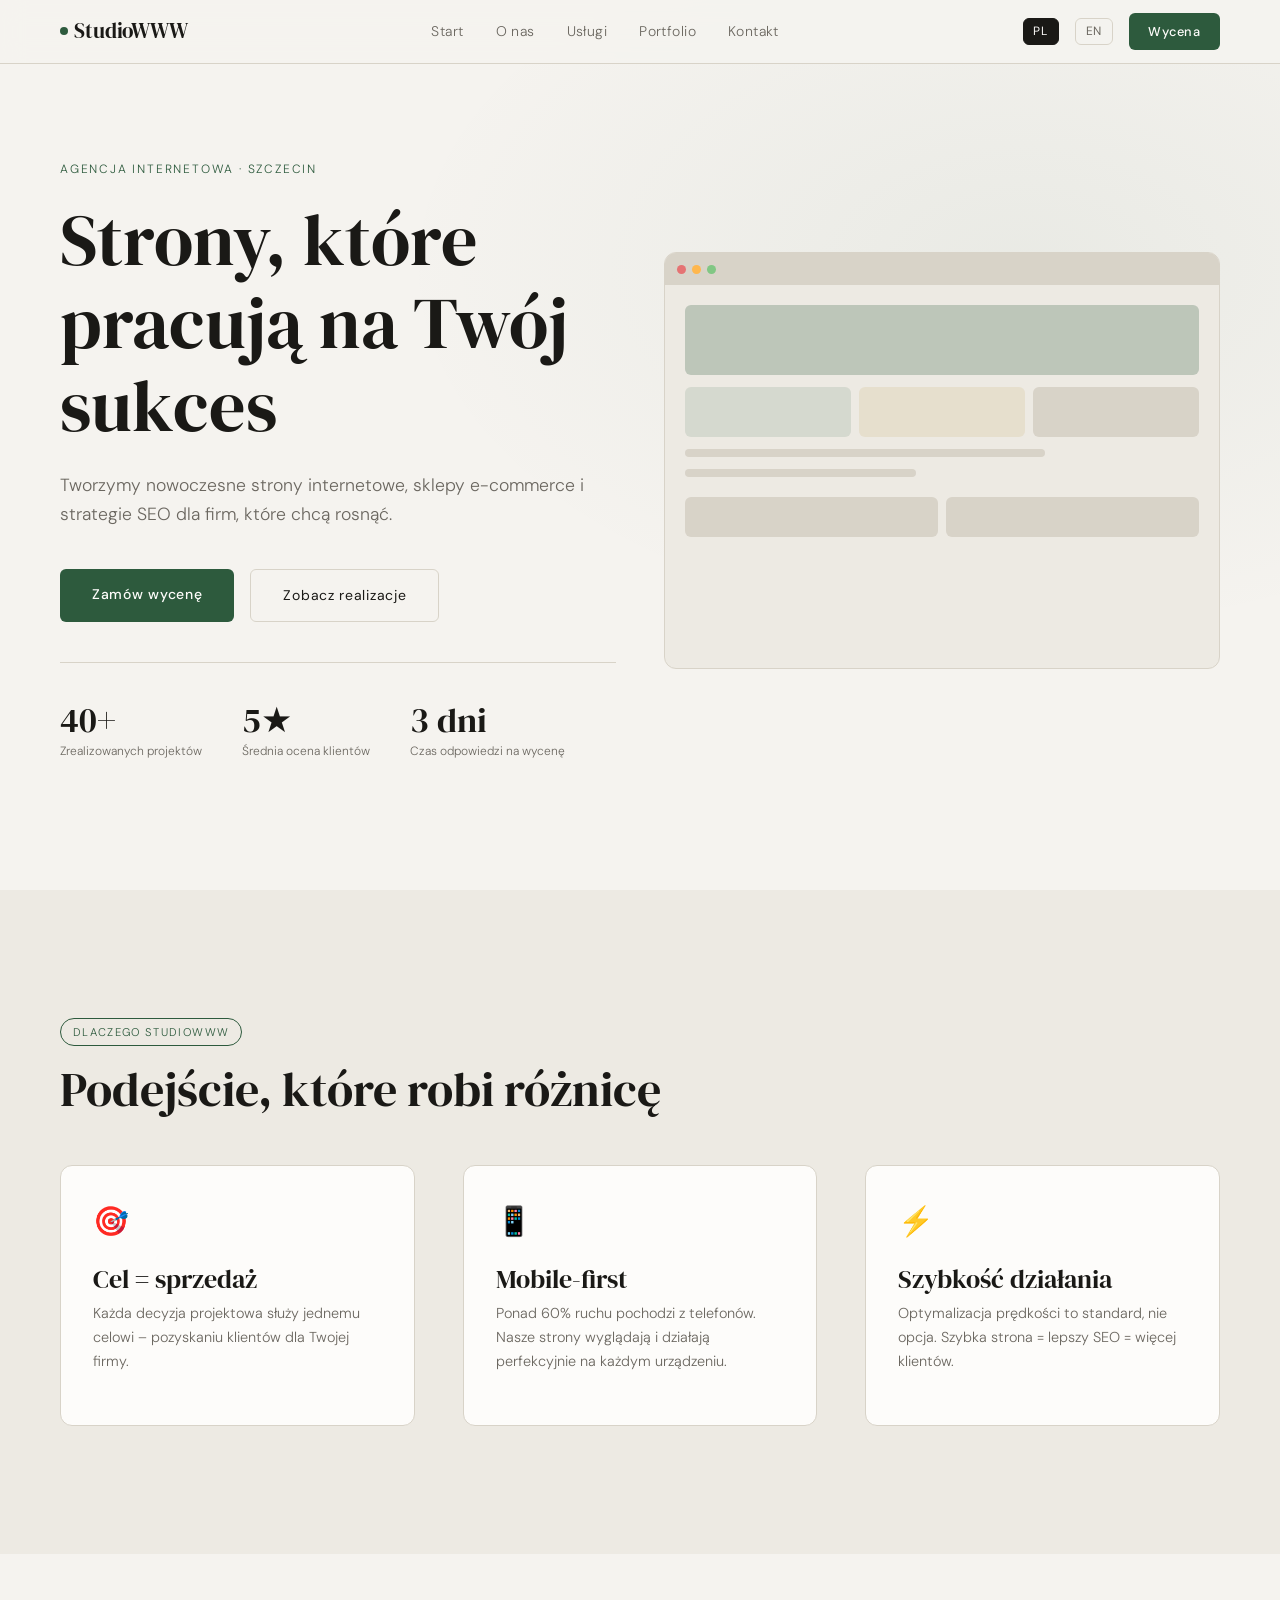
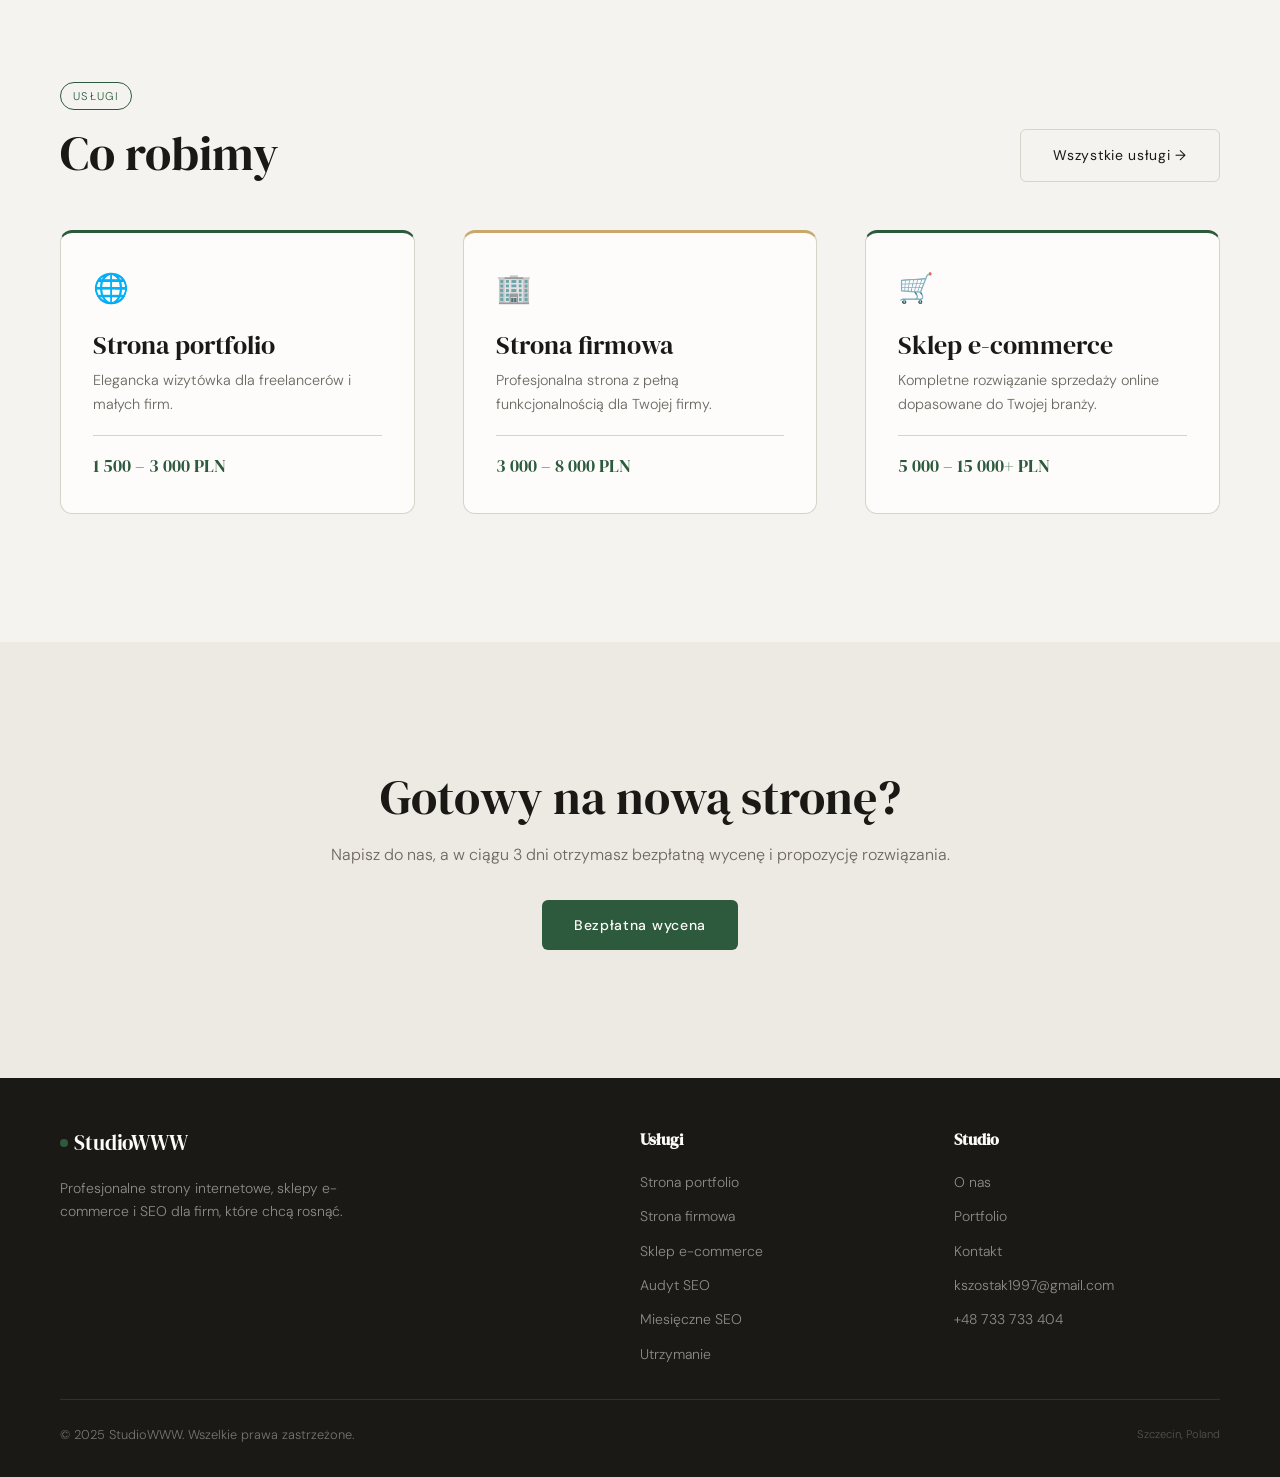
==== commit 0af27583: "multipage setup" ====
--- a/index.html
+++ b/index.html
@@ -3,7 +3,7 @@
 <head>
   <meta charset="UTF-8" />
   <meta name="viewport" content="width=device-width, initial-scale=1.0" />
-  <title>StudioWWW – Strony internetowe i SEO dla firm | Warszawa</title>
+  <title>StudioWWW – Strony internetowe i SEO dla firm | Szczecin</title>
   <meta name="description" content="StudioWWW to agencja internetowa z Warszawy. Tworzymy strony portfolio od 1500 PLN, strony firmowe, sklepy e-commerce i prowadzimy SEO dla firm, które chcą rosnąć." />
   <link rel="canonical" href="https://studiowww.pl/" />
   <link rel="alternate" hreflang="pl" href="https://studiowww.pl/" />
@@ -22,11 +22,11 @@
     "@type": "LocalBusiness",
     "name": "StudioWWW",
     "url": "https://studiowww.pl",
-    "telephone": "+48500123456",
-    "email": "hello@studiowww.pl",
+    "telephone": "+48733733404",
+    "email": "kszostak1997@gmail.com",
     "address": {
       "@type": "PostalAddress",
-      "addressLocality": "Warszawa",
+      "addressLocality": "Szczecin",
       "addressCountry": "PL"
     },
     "priceRange": "1500–15000 PLN",
@@ -74,7 +74,7 @@
   <div class="container">
     <div class="hero-grid">
       <div>
-        <p class="hero-eyebrow fade-up" data-pl="Agencja internetowa · Warszawa" data-en="Web Studio · Warsaw">Agencja internetowa · Warszawa</p>
+        <p class="hero-eyebrow fade-up" data-pl="Agencja internetowa · Szczecin" data-en="Web Studio · Szczecin">Agencja internetowa · Szczecin</p>
         <h1 class="fade-up-2" data-pl="Strony, które<br>pracują na Twój sukces" data-en="Websites that<br>work for your success">Strony, które<br>pracują na Twój sukces</h1>
         <p class="hero-sub fade-up-3" data-pl="Tworzymy nowoczesne strony internetowe, sklepy e-commerce i strategie SEO dla firm, które chcą rosnąć." data-en="We build modern websites, e-commerce stores and SEO strategies for businesses that want to grow.">Tworzymy nowoczesne strony internetowe, sklepy e-commerce i strategie SEO dla firm, które chcą rosnąć.</p>
         <div class="hero-ctas fade-up-4">
@@ -219,14 +219,14 @@
           <li><a href="/o-nas" data-pl="O nas" data-en="About us">O nas</a></li>
           <li><a href="/portfolio" data-pl="Portfolio" data-en="Portfolio">Portfolio</a></li>
           <li><a href="/kontakt" data-pl="Kontakt" data-en="Contact">Kontakt</a></li>
-          <li><a href="mailto:hello@studiowww.pl">hello@studiowww.pl</a></li>
-          <li><a href="tel:+48500123456">+48 500 123 456</a></li>
+          <li><a href="mailto:kszostak1997@gmail.com">kszostak1997@gmail.com</a></li>
+          <li><a href="tel:+48500123456">+48 733 733 404</a></li>
         </ul>
       </div>
     </div>
     <div class="footer-bottom">
       <p>© 2025 StudioWWW. <span data-pl="Wszelkie prawa zastrzeżone." data-en="All rights reserved.">Wszelkie prawa zastrzeżone.</span></p>
-      <p style="color:rgba(255,255,255,.25);font-size:.7rem">Warsaw, Poland</p>
+      <p style="color:rgba(255,255,255,.25);font-size:.7rem">Szczecin, Poland</p>
     </div>
   </div>
 </footer>
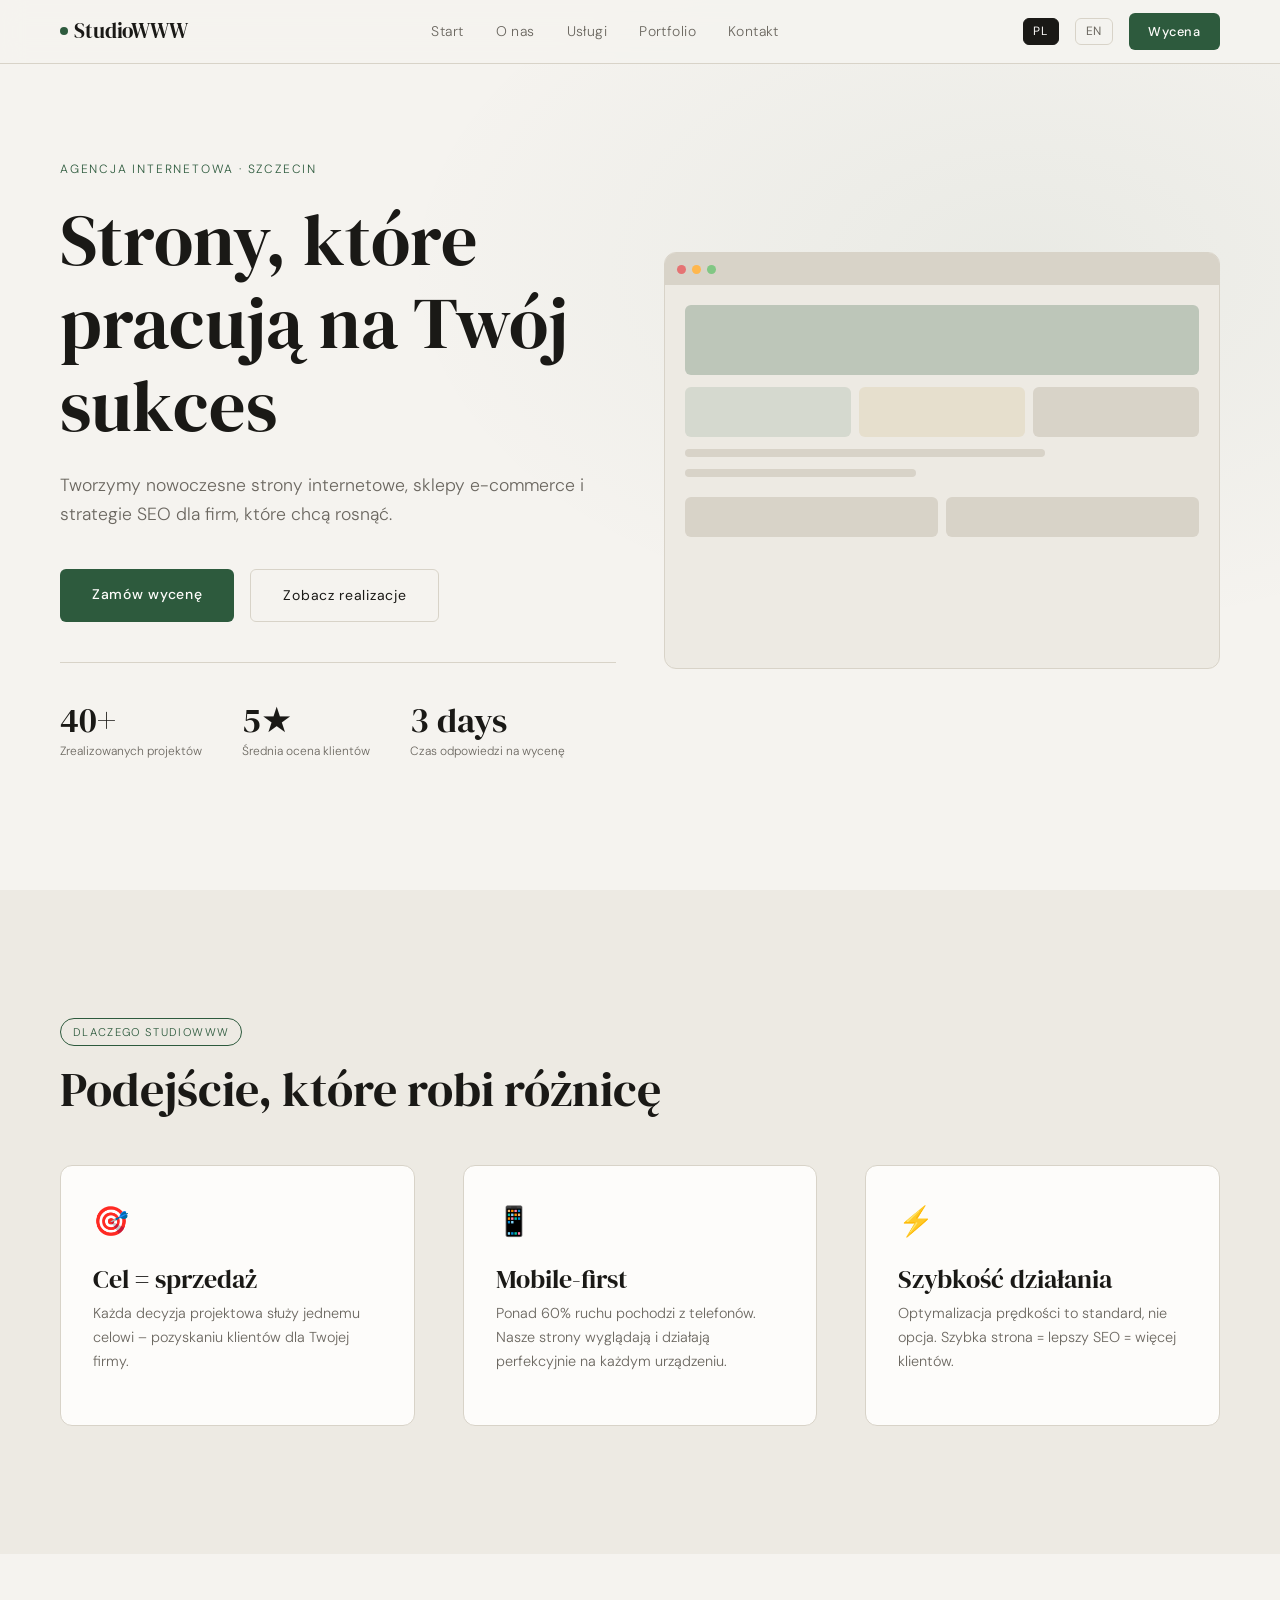
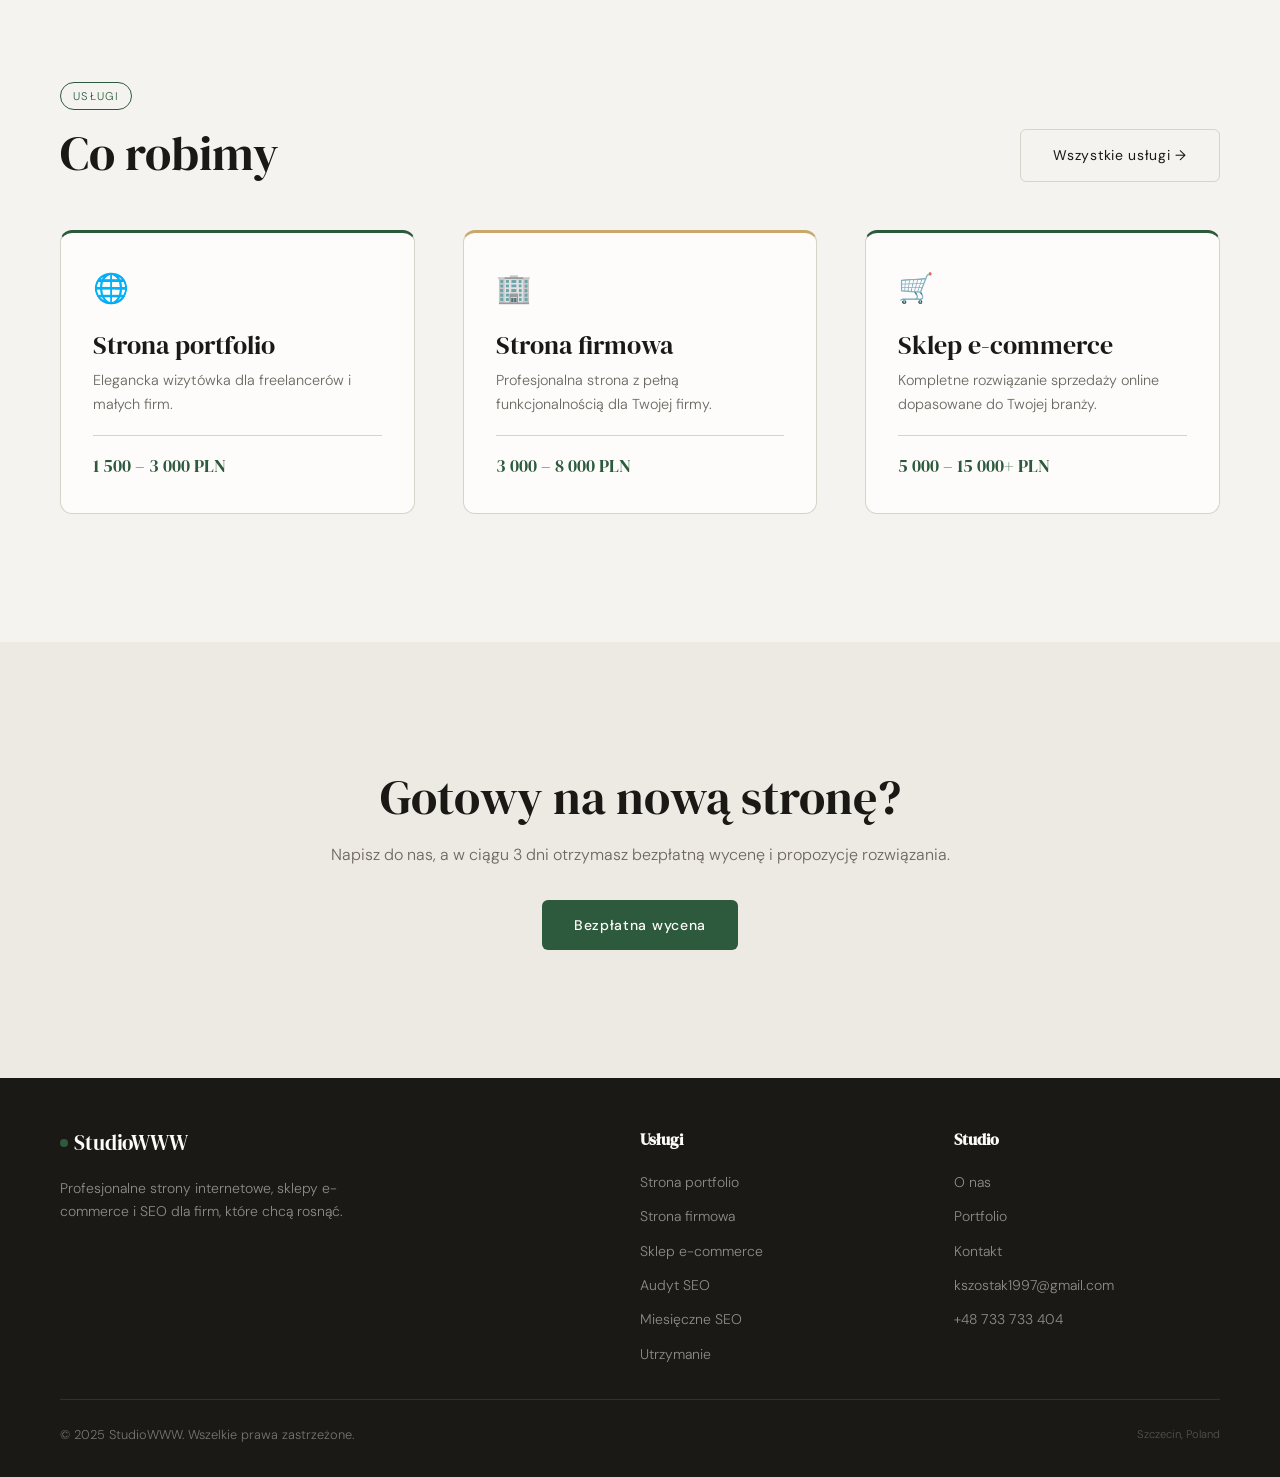
==== commit cd91b267: "en translation fix" ====
--- a/index.html
+++ b/index.html
@@ -91,7 +91,7 @@
             <div class="stat-lbl" data-pl="Średnia ocena klientów" data-en="Average client rating">Średnia ocena klientów</div>
           </div>
           <div>
-            <div class="stat-num">3 dni</div>
+            <div class="stat-num">3 days</div>
             <div class="stat-lbl" data-pl="Czas odpowiedzi na wycenę" data-en="Quote response time">Czas odpowiedzi na wycenę</div>
           </div>
         </div>
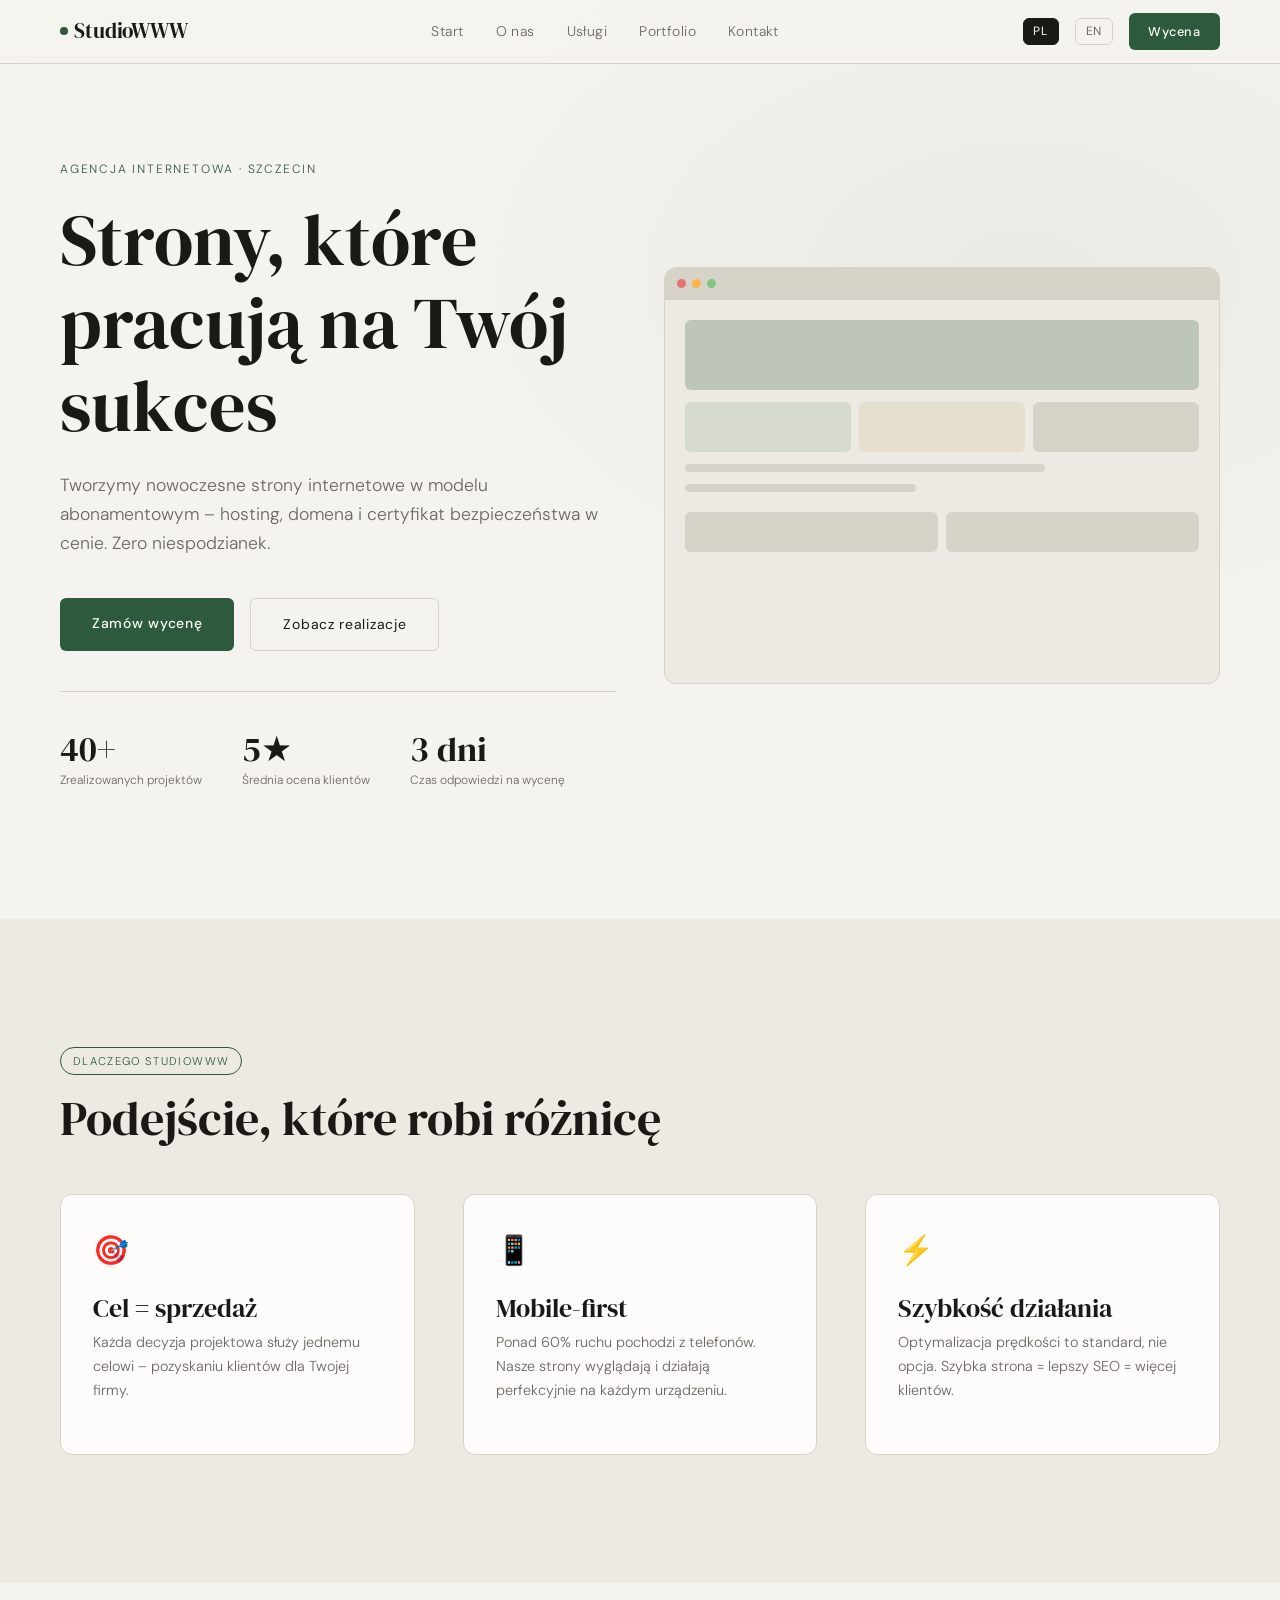
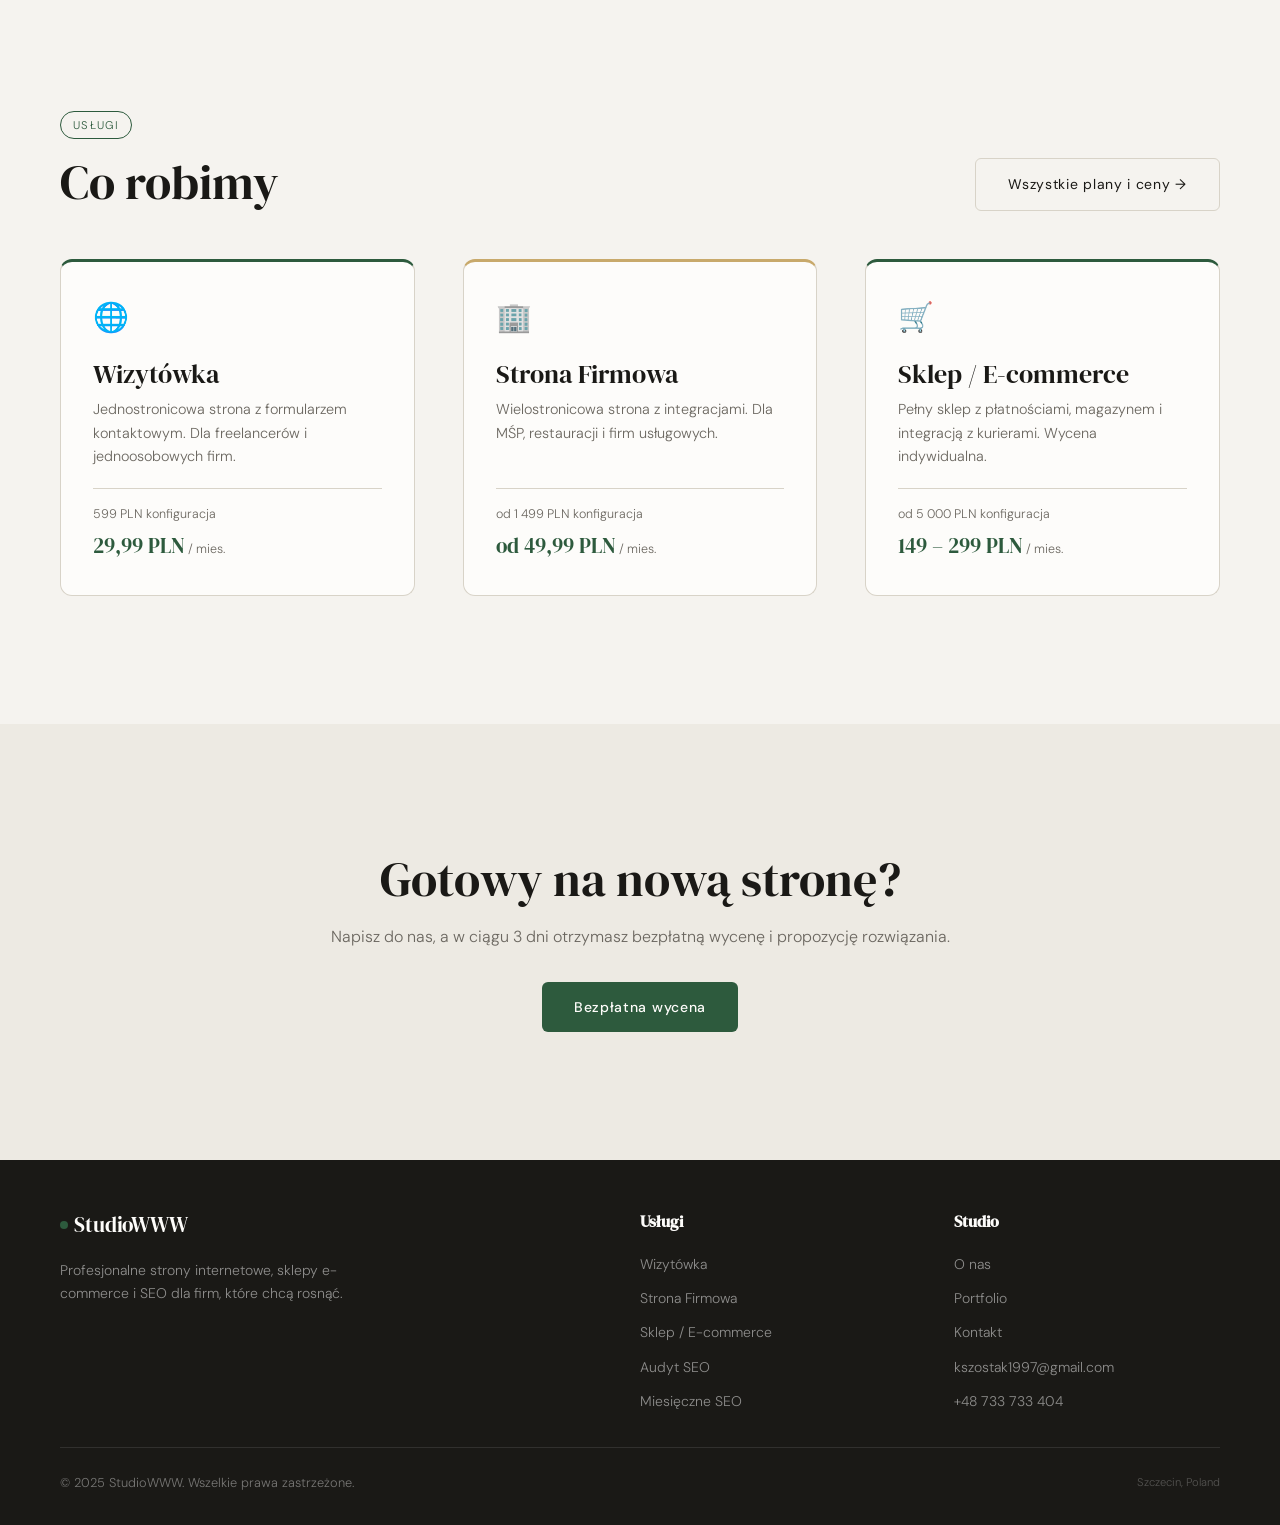
==== commit bb5e45a2: "zmiana cen i oferty" ====
--- a/index.html
+++ b/index.html
@@ -3,8 +3,8 @@
 <head>
   <meta charset="UTF-8" />
   <meta name="viewport" content="width=device-width, initial-scale=1.0" />
-  <title>StudioWWW – Strony internetowe i SEO dla firm | Szczecin</title>
-  <meta name="description" content="StudioWWW to agencja internetowa z Warszawy. Tworzymy strony portfolio od 1500 PLN, strony firmowe, sklepy e-commerce i prowadzimy SEO dla firm, które chcą rosnąć." />
+  <title>StudioWWW – Strony w abonamencie od 29,99 PLN/mies. | Szczecin</title>
+  <meta name="description" content="Abonamentowe strony internetowe z hostingiem, domeną i certyfikatem bezpieczeństwa w cenie. Wizytówka od 599 PLN + 29,99 PLN/mies. Wycena w 3 dni." />
   <link rel="canonical" href="https://studiowww.pl/" />
   <link rel="alternate" hreflang="pl" href="https://studiowww.pl/" />
   <link rel="alternate" hreflang="en" href="https://studiowww.pl/" />
@@ -76,7 +76,7 @@
       <div>
         <p class="hero-eyebrow fade-up" data-pl="Agencja internetowa · Szczecin" data-en="Web Studio · Szczecin">Agencja internetowa · Szczecin</p>
         <h1 class="fade-up-2" data-pl="Strony, które<br>pracują na Twój sukces" data-en="Websites that<br>work for your success">Strony, które<br>pracują na Twój sukces</h1>
-        <p class="hero-sub fade-up-3" data-pl="Tworzymy nowoczesne strony internetowe, sklepy e-commerce i strategie SEO dla firm, które chcą rosnąć." data-en="We build modern websites, e-commerce stores and SEO strategies for businesses that want to grow.">Tworzymy nowoczesne strony internetowe, sklepy e-commerce i strategie SEO dla firm, które chcą rosnąć.</p>
+        <p class="hero-sub fade-up-3" data-pl="Tworzymy nowoczesne strony internetowe w modelu abonamentowym – hosting, domena i certyfikat bezpieczeństwa w cenie. Zero niespodzianek." data-en="We build modern websites on a subscription model – hosting, domain and security certificate included. No surprises.">Tworzymy nowoczesne strony internetowe w modelu abonamentowym – hosting, domena i certyfikat bezpieczeństwa w cenie. Zero niespodzianek.</p>
         <div class="hero-ctas fade-up-4">
           <a class="btn-primary" href="/kontakt" data-pl="Zamów wycenę" data-en="Get a quote">Zamów wycenę</a>
           <a class="btn-outline" href="/portfolio" data-pl="Zobacz realizacje" data-en="See our work">Zobacz realizacje</a>
@@ -91,7 +91,7 @@
             <div class="stat-lbl" data-pl="Średnia ocena klientów" data-en="Average client rating">Średnia ocena klientów</div>
           </div>
           <div>
-            <div class="stat-num">3 days</div>
+            <div class="stat-num" data-pl="3 dni" data-en="3 days">3 dni</div>
             <div class="stat-lbl" data-pl="Czas odpowiedzi na wycenę" data-en="Quote response time">Czas odpowiedzi na wycenę</div>
           </div>
         </div>
@@ -154,31 +154,40 @@
     <span class="tag" data-pl="Usługi" data-en="Services">Usługi</span>
     <div style="display:flex;align-items:flex-end;justify-content:space-between;flex-wrap:wrap;gap:1rem;margin-bottom:3rem">
       <h2 data-pl="Co robimy" data-en="What we do">Co robimy</h2>
-      <a class="btn-outline" href="/uslugi" data-pl="Wszystkie usługi →" data-en="All services →">Wszystkie usługi →</a>
+      <a class="btn-outline" href="/uslugi" data-pl="Wszystkie plany i ceny →" data-en="All plans & pricing →">Wszystkie plany i ceny →</a>
     </div>
     <div class="grid-3">
       <div class="service-card" style="border-top:3px solid var(--c-accent)">
         <div class="service-card-inner">
           <div class="service-icon">🌐</div>
-          <h3 data-pl="Strona portfolio" data-en="Portfolio website">Strona portfolio</h3>
-          <p data-pl="Elegancka wizytówka dla freelancerów i małych firm." data-en="Elegant showcase for freelancers and small businesses.">Elegancka wizytówka dla freelancerów i małych firm.</p>
-          <div class="service-price">1 500 – 3 000 PLN</div>
+          <h3 data-pl="Wizytówka" data-en="Business Card Site">Wizytówka</h3>
+          <p data-pl="Jednostronicowa strona z formularzem kontaktowym. Dla freelancerów i jednoosobowych firm." data-en="Single-page site with contact form. For freelancers and sole traders.">Jednostronicowa strona z formularzem kontaktowym. Dla freelancerów i jednoosobowych firm.</p>
+          <div class="price-split" style="border-top:1px solid var(--c-border);padding-top:.9rem;margin-top:auto">
+            <p style="font-size:.78rem;color:var(--c-mid);margin-bottom:.3rem">599 PLN <span data-pl="konfiguracja" data-en="setup">konfiguracja</span></p>
+            <div style="font-family:'DM Serif Display',serif;font-size:1.3rem;color:var(--c-accent)">29,99 PLN<span style="font-family:'DM Sans',sans-serif;font-size:.78rem;font-weight:300;color:var(--c-mid)" data-pl=" / mies." data-en=" / mo."> / mies.</span></div>
+          </div>
         </div>
       </div>
       <div class="service-card" style="border-top:3px solid var(--c-accent2)">
         <div class="service-card-inner">
           <div class="service-icon">🏢</div>
-          <h3 data-pl="Strona firmowa" data-en="Business website">Strona firmowa</h3>
-          <p data-pl="Profesjonalna strona z pełną funkcjonalnością dla Twojej firmy." data-en="Professional multi-page site with full functionality for your business.">Profesjonalna strona z pełną funkcjonalnością dla Twojej firmy.</p>
-          <div class="service-price">3 000 – 8 000 PLN</div>
+          <h3 data-pl="Strona Firmowa" data-en="Business Site">Strona Firmowa</h3>
+          <p data-pl="Wielostronicowa strona z integracjami. Dla MŚP, restauracji i firm usługowych." data-en="Multi-page site with integrations. For SMEs, restaurants and service businesses.">Wielostronicowa strona z integracjami. Dla MŚP, restauracji i firm usługowych.</p>
+          <div class="price-split" style="border-top:1px solid var(--c-border);padding-top:.9rem;margin-top:auto">
+            <p style="font-size:.78rem;color:var(--c-mid);margin-bottom:.3rem"><span data-pl="od" data-en="from">od</span> 1 499 PLN <span data-pl="konfiguracja" data-en="setup">konfiguracja</span></p>
+            <div style="font-family:'DM Serif Display',serif;font-size:1.3rem;color:var(--c-accent)"><span data-pl="od" data-en="from">od</span> 49,99 PLN<span style="font-family:'DM Sans',sans-serif;font-size:.78rem;font-weight:300;color:var(--c-mid)" data-pl=" / mies." data-en=" / mo."> / mies.</span></div>
+          </div>
         </div>
       </div>
       <div class="service-card" style="border-top:3px solid var(--c-accent)">
         <div class="service-card-inner">
           <div class="service-icon">🛒</div>
-          <h3 data-pl="Sklep e-commerce" data-en="E-commerce store">Sklep e-commerce</h3>
-          <p data-pl="Kompletne rozwiązanie sprzedaży online dopasowane do Twojej branży." data-en="Complete online sales solution tailored to your industry.">Kompletne rozwiązanie sprzedaży online dopasowane do Twojej branży.</p>
-          <div class="service-price">5 000 – 15 000+ PLN</div>
+          <h3 data-pl="Sklep / E-commerce" data-en="Shop / E-commerce">Sklep / E-commerce</h3>
+          <p data-pl="Pełny sklep z płatnościami, magazynem i integracją z kurierami. Wycena indywidualna." data-en="Full store with payments, inventory and courier integrations. Individually quoted.">Pełny sklep z płatnościami, magazynem i integracją z kurierami. Wycena indywidualna.</p>
+          <div class="price-split" style="border-top:1px solid var(--c-border);padding-top:.9rem;margin-top:auto">
+            <p style="font-size:.78rem;color:var(--c-mid);margin-bottom:.3rem"><span data-pl="od" data-en="from">od</span> 5 000 PLN <span data-pl="konfiguracja" data-en="setup">konfiguracja</span></p>
+            <div style="font-family:'DM Serif Display',serif;font-size:1.3rem;color:var(--c-accent)">149 – 299 PLN<span style="font-family:'DM Sans',sans-serif;font-size:.78rem;font-weight:300;color:var(--c-mid)" data-pl=" / mies." data-en=" / mo."> / mies.</span></div>
+          </div>
         </div>
       </div>
     </div>
@@ -205,12 +214,11 @@
       <div class="footer-col">
         <h4 data-pl="Usługi" data-en="Services">Usługi</h4>
         <ul>
-          <li><a href="/uslugi" data-pl="Strona portfolio" data-en="Portfolio website">Strona portfolio</a></li>
-          <li><a href="/uslugi" data-pl="Strona firmowa" data-en="Business website">Strona firmowa</a></li>
-          <li><a href="/uslugi" data-pl="Sklep e-commerce" data-en="E-commerce store">Sklep e-commerce</a></li>
+          <li><a href="/uslugi" data-pl="Wizytówka" data-en="Business Card Site">Wizytówka</a></li>
+          <li><a href="/uslugi" data-pl="Strona Firmowa" data-en="Business Site">Strona Firmowa</a></li>
+          <li><a href="/uslugi" data-pl="Sklep / E-commerce" data-en="Shop / E-commerce">Sklep / E-commerce</a></li>
           <li><a href="/uslugi" data-pl="Audyt SEO" data-en="SEO audit">Audyt SEO</a></li>
           <li><a href="/uslugi" data-pl="Miesięczne SEO" data-en="Monthly SEO">Miesięczne SEO</a></li>
-          <li><a href="/uslugi" data-pl="Utrzymanie" data-en="Maintenance">Utrzymanie</a></li>
         </ul>
       </div>
       <div class="footer-col">
--- a/style.css
+++ b/style.css
@@ -352,6 +352,18 @@
 .fade-up-3 { animation: fadeUp .6s .3s ease both; }
 .fade-up-4 { animation: fadeUp .6s .45s ease both; }
 
+/* ─── SUBSCRIPTION PRICING ───────────────────────────── */
+.price-split { border-top: 1px solid var(--c-border); padding-top: 1rem; margin-top: auto; }
+.price-setup-line { font-size: .8rem; color: var(--c-mid); margin-bottom: .4rem; }
+.price-setup-line strong { font-weight: 500; color: var(--c-ink); }
+.price-monthly-line { font-family: 'DM Serif Display', serif; font-size: 1.55rem; color: var(--c-accent); line-height: 1.1; }
+.price-monthly-line small { font-family: 'DM Sans', sans-serif; font-size: .78rem; font-weight: 300; color: var(--c-mid); }
+.plan-note { font-size: .78rem; color: var(--c-mid); padding: .55rem .7rem; background: var(--c-surface); border-radius: var(--r); margin-bottom: 1rem; }
+.perk-card { background: var(--c-surface); border: 1px solid var(--c-border); border-radius: 10px; padding: 1.5rem; }
+.perk-card .perk-icon { font-size: 1.4rem; margin-bottom: .65rem; }
+.perk-card h4 { font-family: 'DM Serif Display', serif; font-size: 1.05rem; margin-bottom: .3rem; }
+.perk-card p { font-size: .875rem; color: var(--c-mid); max-width: none; }
+
 /* ─── RESPONSIVE ──────────────────────────────────────── */
 @media (max-width: 768px) {
   .nav-links, .btn-nav { display: none; }
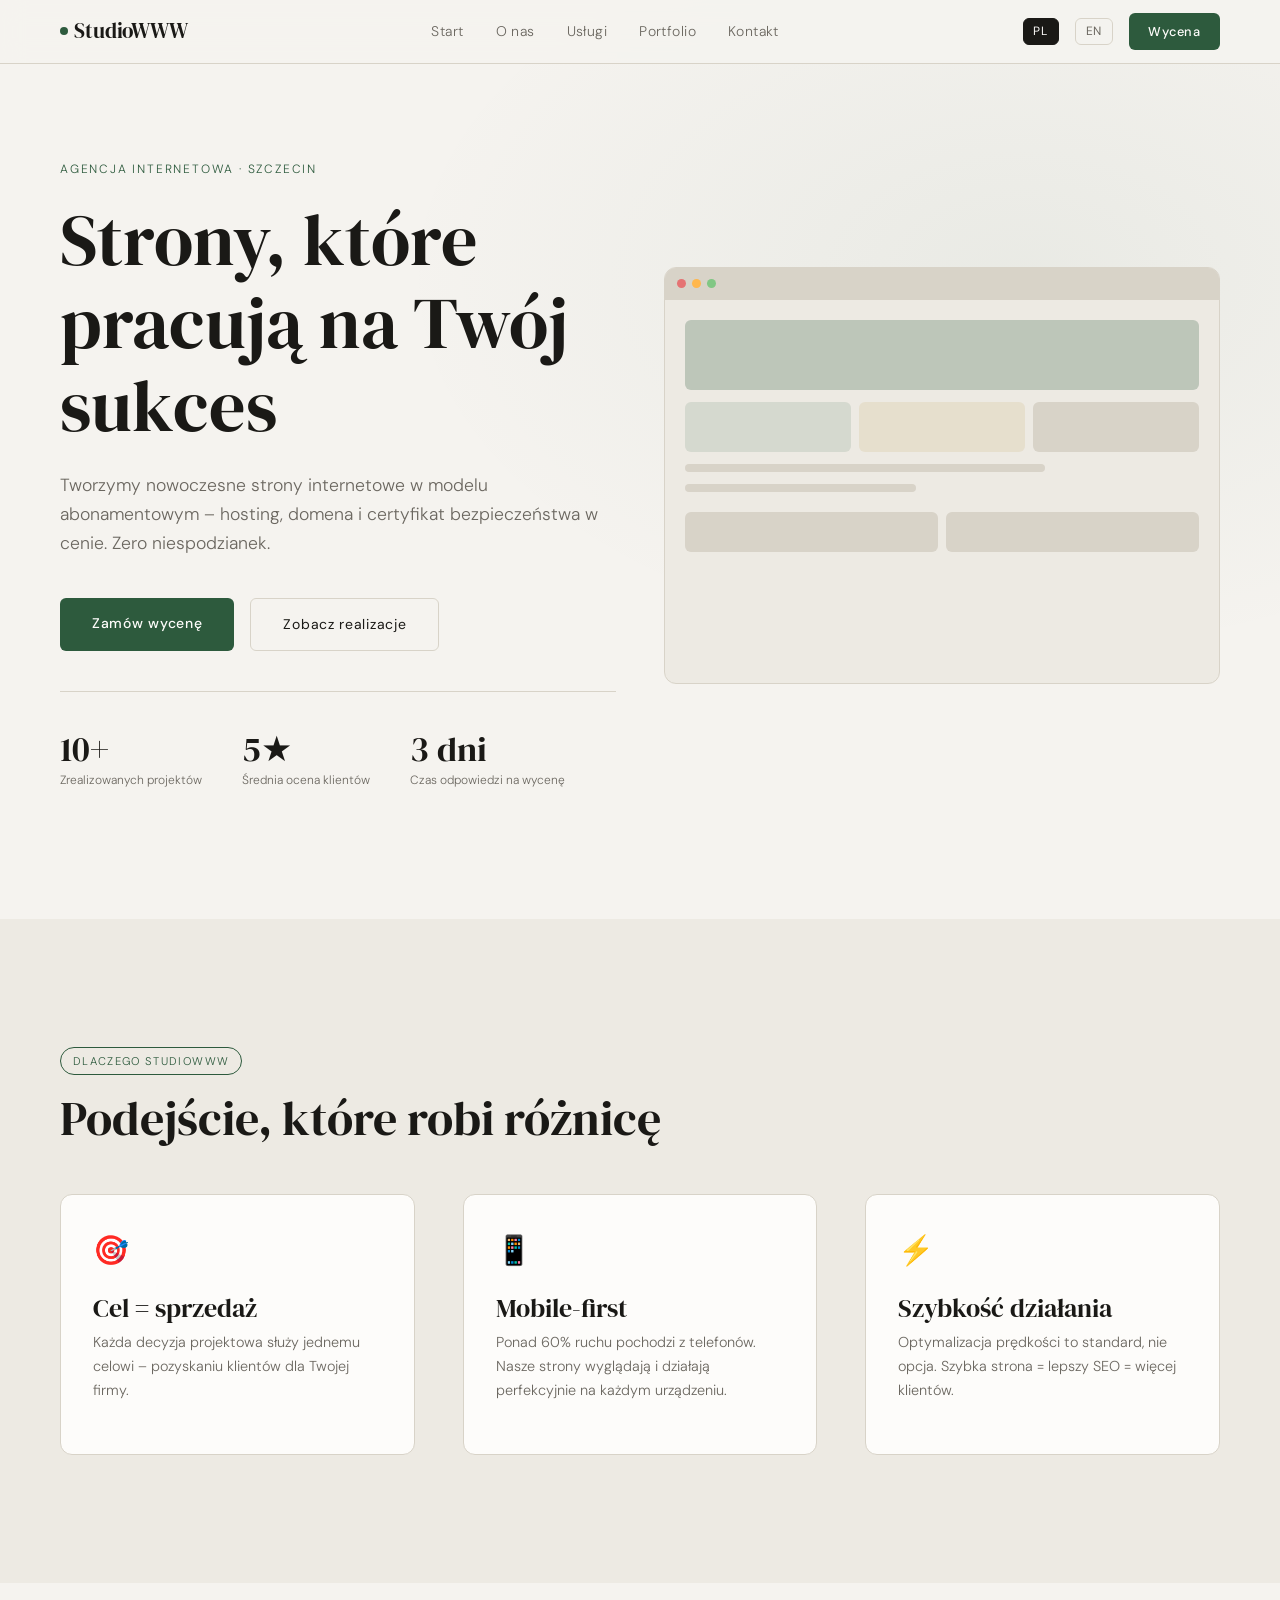
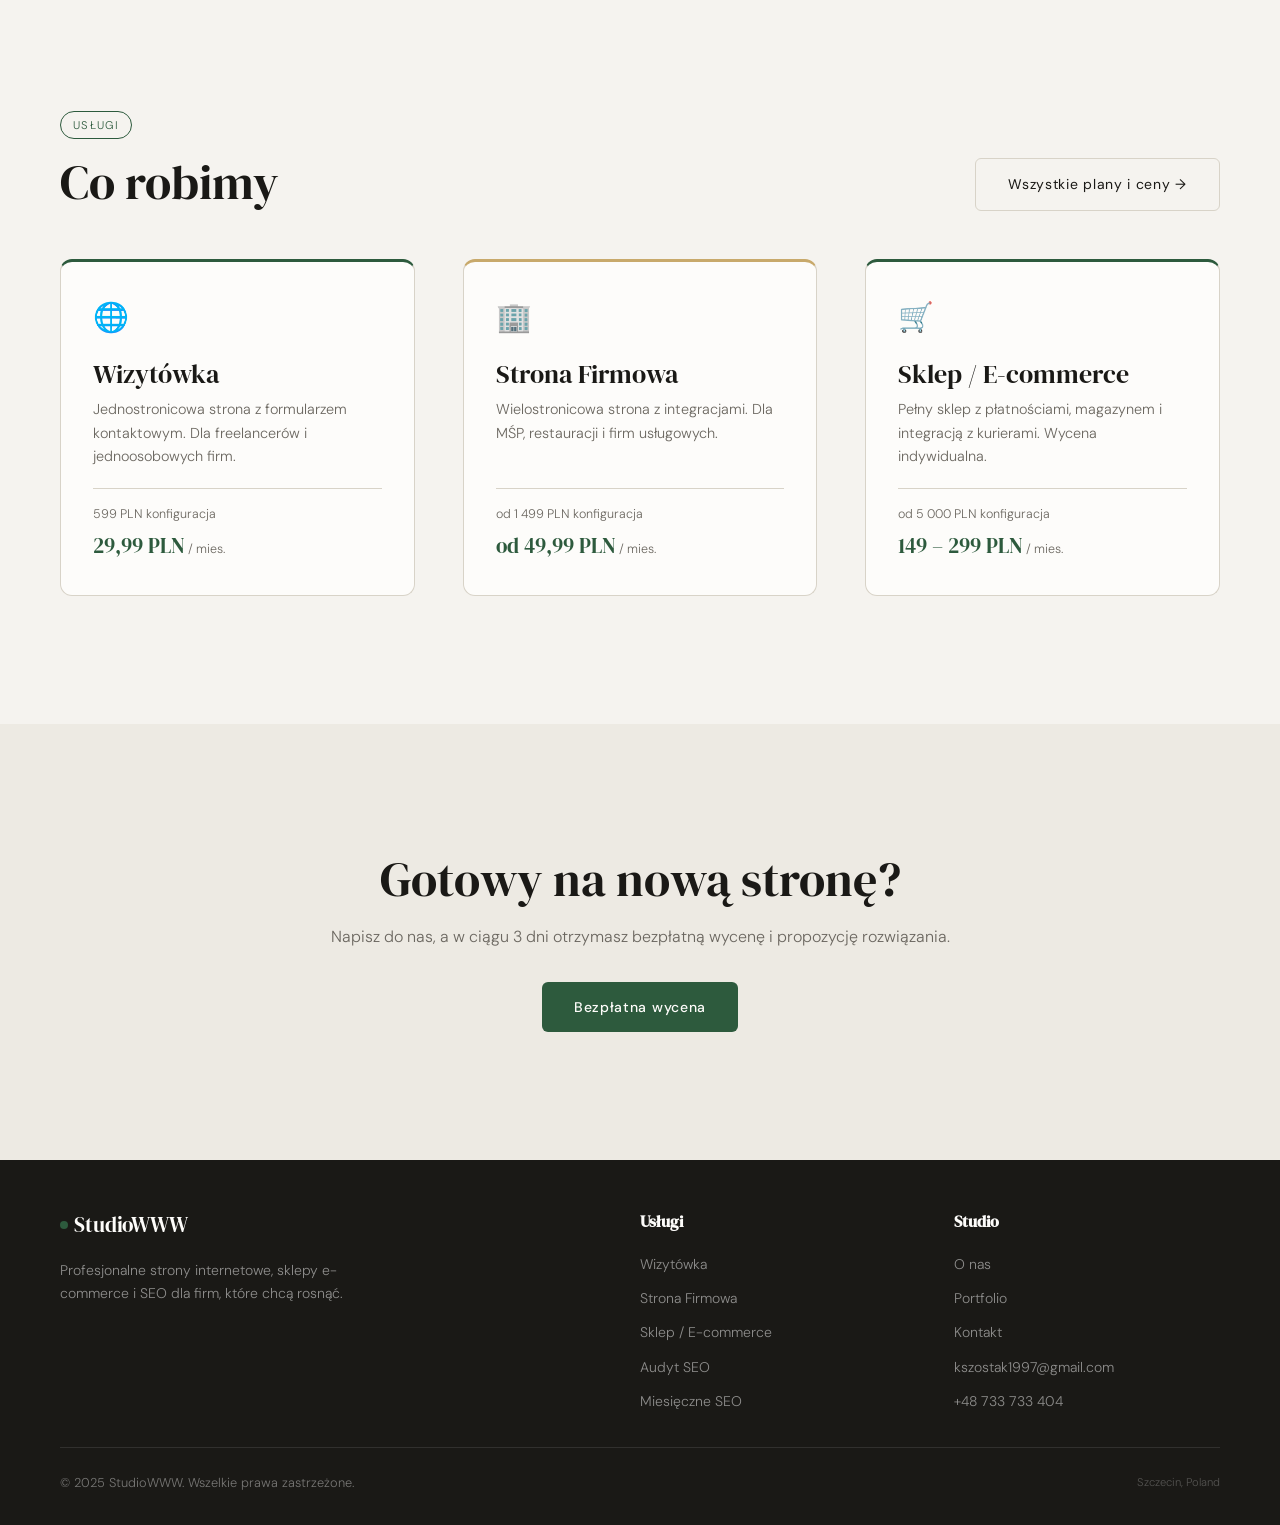
==== commit ad6d328b: "general fixes, added headshot" ====
--- a/index.html
+++ b/index.html
@@ -83,7 +83,7 @@
         </div>
         <div class="hero-stats fade-up-4">
           <div>
-            <div class="stat-num">40+</div>
+            <div class="stat-num">10+</div>
             <div class="stat-lbl" data-pl="Zrealizowanych projektów" data-en="Completed projects">Zrealizowanych projektów</div>
           </div>
           <div>
@@ -228,7 +228,7 @@
           <li><a href="/portfolio" data-pl="Portfolio" data-en="Portfolio">Portfolio</a></li>
           <li><a href="/kontakt" data-pl="Kontakt" data-en="Contact">Kontakt</a></li>
           <li><a href="mailto:kszostak1997@gmail.com">kszostak1997@gmail.com</a></li>
-          <li><a href="tel:+48500123456">+48 733 733 404</a></li>
+          <li><a href="tel:+48733733404">+48 733 733 404</a></li>
         </ul>
       </div>
     </div>
--- a/style.css
+++ b/style.css
@@ -276,15 +276,23 @@
 /* ─── ABOUT ───────────────────────────────────────────── */
 .about-grid { display: grid; grid-template-columns: 1fr 1.4fr; gap: calc(var(--gap) * 2); align-items: start; }
 .about-sticky { position: sticky; top: calc(var(--nav-h) + 2rem); }
+.about-figure { display: flex; flex-direction: column; gap: .9rem; }
 .about-photo {
-  width: 100%; aspect-ratio: 3/4; border-radius: 12px;
+  width: 100%; aspect-ratio: 4/5; border-radius: 12px;
   background: linear-gradient(135deg, var(--c-surface) 0%, var(--c-border) 100%);
   position: relative; overflow: hidden; border: 1px solid var(--c-border);
   display: flex; align-items: center; justify-content: center;
 }
-.about-photo-letter {
-  font-family: 'DM Serif Display', serif; font-size: 6rem; color: var(--c-border); line-height: 1; display: block;
-}
+.about-photo-img {
+  width: 100%; height: 100%; object-fit: cover; object-position: center 12%;
+  display: block;
+}
+.about-caption {
+  display: flex; flex-direction: column; align-items: center; gap: .15rem;
+  text-align: center;
+}
+.about-caption strong { font-size: 1rem; color: var(--c-ink); font-weight: 500; }
+.about-caption span { font-size: .82rem; color: var(--c-mid); }
 .values-list { display: flex; flex-direction: column; gap: 1.5rem; margin-top: 2rem; }
 .value-item { display: flex; gap: 1rem; align-items: flex-start; }
 .value-icon { width: 36px; height: 36px; border-radius: 8px; background: var(--c-surface); border: 1px solid var(--c-border); display: flex; align-items: center; justify-content: center; flex-shrink: 0; font-size: 1rem; }
@@ -353,7 +361,8 @@
 .fade-up-4 { animation: fadeUp .6s .45s ease both; }
 
 /* ─── SUBSCRIPTION PRICING ───────────────────────────── */
-.price-split { border-top: 1px solid var(--c-border); padding-top: 1rem; margin-top: auto; }
+.card-footer { margin-top: auto; border-top: 1px solid var(--c-border); padding-top: 1rem; }
+.price-split { padding-top: 0; }
 .price-setup-line { font-size: .8rem; color: var(--c-mid); margin-bottom: .4rem; }
 .price-setup-line strong { font-weight: 500; color: var(--c-ink); }
 .price-monthly-line { font-family: 'DM Serif Display', serif; font-size: 1.55rem; color: var(--c-accent); line-height: 1.1; }
@@ -372,7 +381,7 @@
   .hero-visual { display: none; }
   .about-grid { grid-template-columns: 1fr; }
   .about-sticky { position: static; }
-  .about-photo { aspect-ratio: 4/3; }
+  .about-photo { aspect-ratio: 3/2; }
   .contact-grid { grid-template-columns: 1fr; }
   .contact-info { position: static; }
   .form-row { grid-template-columns: 1fr; }
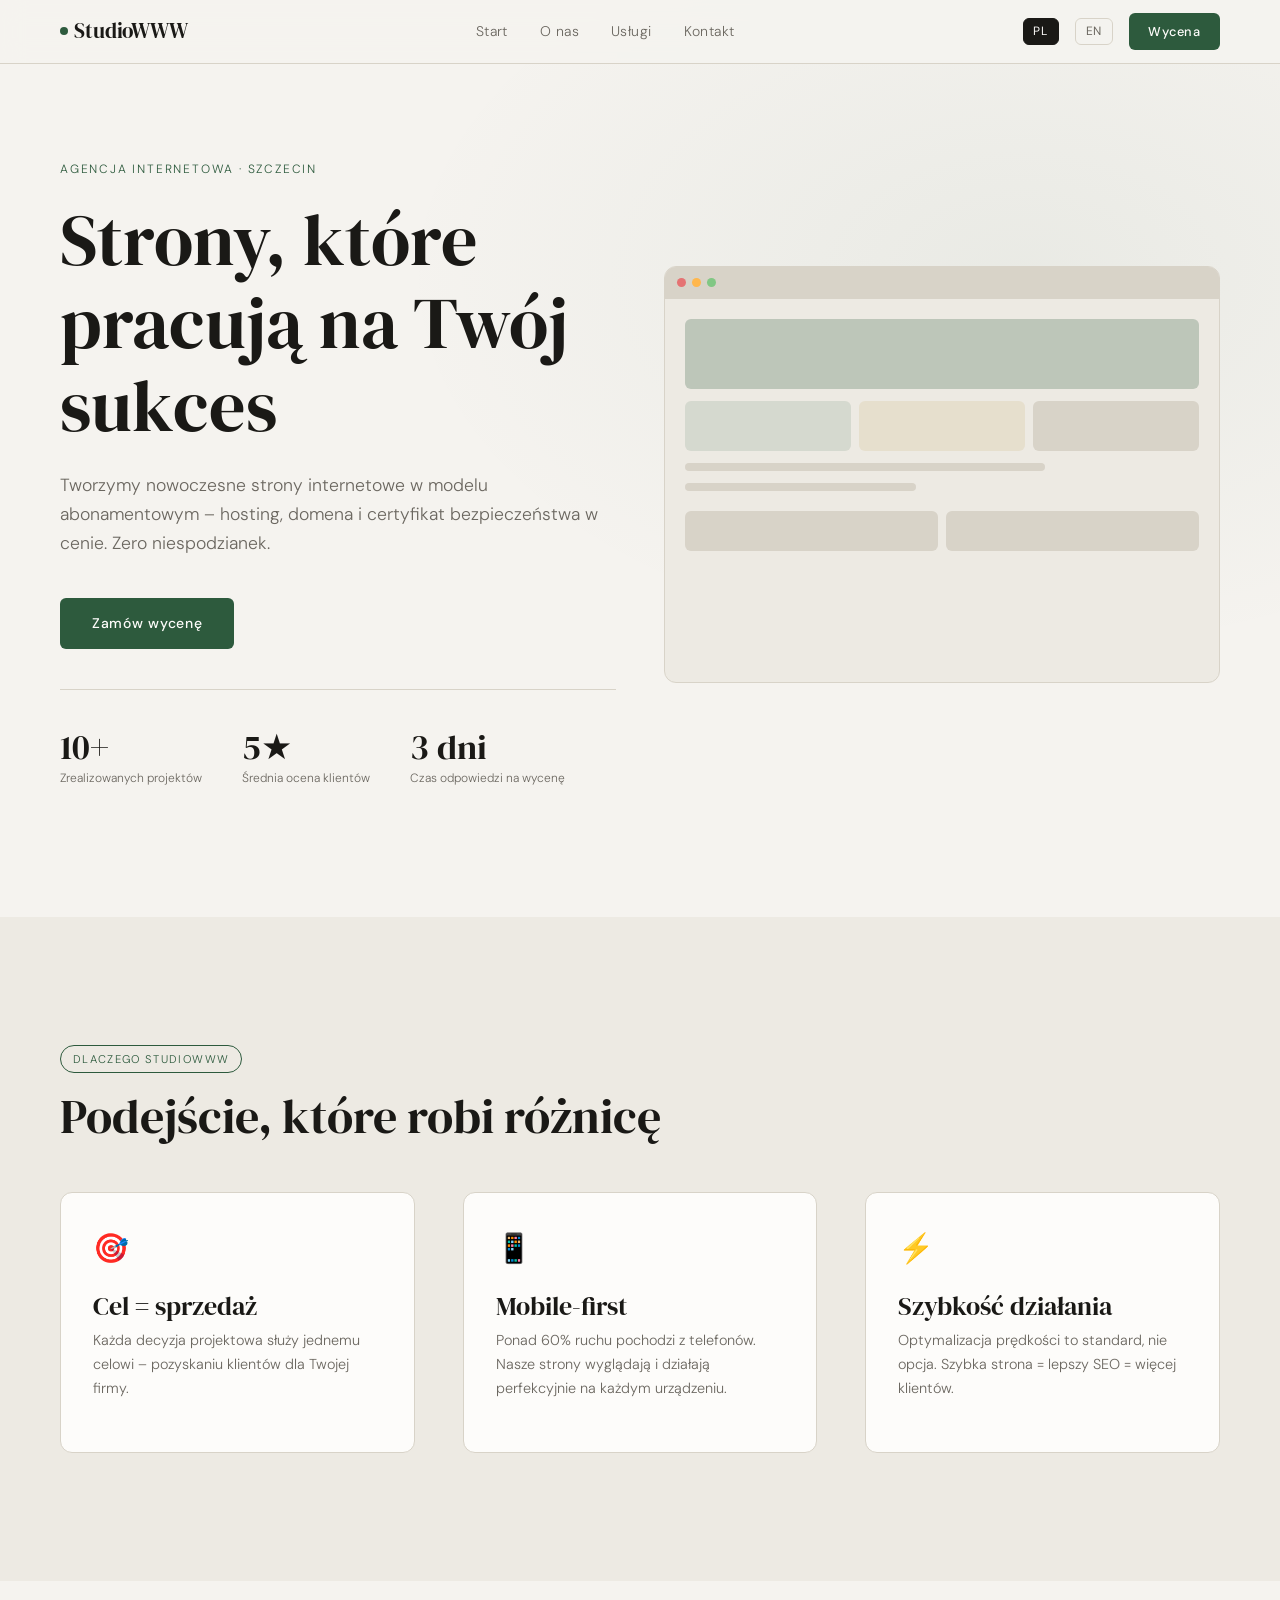
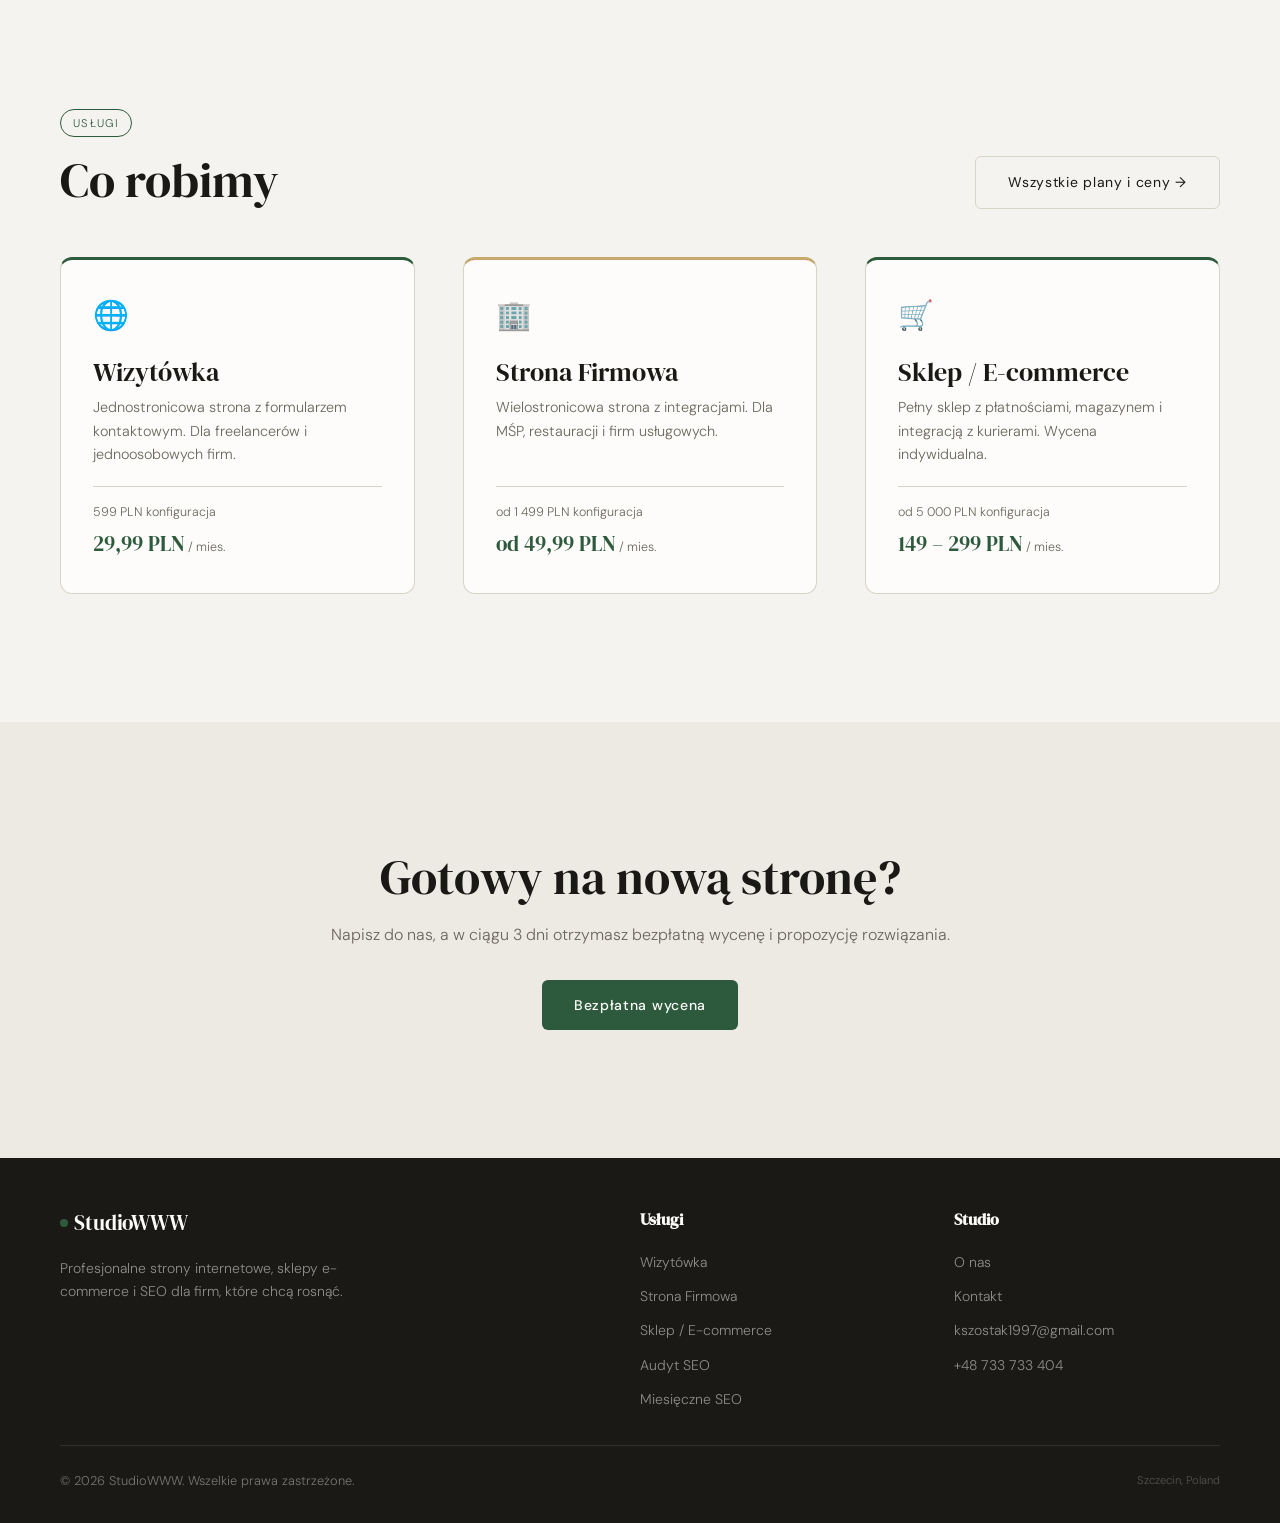
==== commit c0c7a569: "seo, code optimisation, hiden portfolio" ====
--- a/index.html
+++ b/index.html
@@ -8,10 +8,20 @@
   <link rel="canonical" href="https://studiowww.pl/" />
   <link rel="alternate" hreflang="pl" href="https://studiowww.pl/" />
   <link rel="alternate" hreflang="en" href="https://studiowww.pl/" />
+  <link rel="alternate" hreflang="x-default" href="https://studiowww.pl/" />
+  <meta name="robots" content="index, follow, max-snippet:-1, max-image-preview:large, max-video-preview:-1" />
   <meta property="og:title" content="StudioWWW – Strony internetowe i SEO" />
   <meta property="og:description" content="Profesjonalne strony internetowe, sklepy e-commerce i SEO dla firm, które chcą rosnąć." />
   <meta property="og:url" content="https://studiowww.pl/" />
   <meta property="og:type" content="website" />
+  <meta property="og:image" content="https://studiowww.pl/media/headshot.webp" />
+  <meta property="og:image:alt" content="Kamil Szostak – założyciel StudioWWW" />
+  <meta property="og:locale" content="pl_PL" />
+  <meta property="og:locale:alternate" content="en_US" />
+  <meta name="twitter:card" content="summary_large_image" />
+  <meta name="twitter:title" content="StudioWWW – Strony internetowe i SEO" />
+  <meta name="twitter:description" content="Profesjonalne strony internetowe, sklepy e-commerce i SEO dla firm, które chcą rosnąć." />
+  <meta name="twitter:image" content="https://studiowww.pl/media/headshot.webp" />
   <link rel="preconnect" href="https://fonts.googleapis.com" />
   <link rel="preconnect" href="https://fonts.gstatic.com" crossorigin />
   <link href="https://fonts.googleapis.com/css2?family=DM+Serif+Display:ital@0;1&family=DM+Sans:ital,wght@0,300;0,400;0,500;1,300&display=swap" rel="stylesheet" />
@@ -20,8 +30,11 @@
   {
     "@context": "https://schema.org",
     "@type": "LocalBusiness",
+    "@id": "https://studiowww.pl/#organization",
     "name": "StudioWWW",
     "url": "https://studiowww.pl",
+    "logo": "https://studiowww.pl/media/headshot.webp",
+    "image": "https://studiowww.pl/media/headshot.webp",
     "telephone": "+48733733404",
     "email": "kszostak1997@gmail.com",
     "address": {
@@ -29,8 +42,44 @@
       "addressLocality": "Szczecin",
       "addressCountry": "PL"
     },
-    "priceRange": "1500–15000 PLN",
+    "geo": {
+      "@type": "GeoCoordinates",
+      "latitude": 53.4285,
+      "longitude": 14.5528
+    },
+    "openingHoursSpecification": {
+      "@type": "OpeningHoursSpecification",
+      "dayOfWeek": ["Monday","Tuesday","Wednesday","Thursday","Friday"],
+      "opens": "09:00",
+      "closes": "17:00"
+    },
+    "priceRange": "599–15000 PLN",
     "description": "Agencja internetowa – profesjonalne strony WWW, sklepy e-commerce i SEO dla firm."
+  }
+  </script>
+  <script type="application/ld+json">
+  {
+    "@context": "https://schema.org",
+    "@type": "WebSite",
+    "@id": "https://studiowww.pl/#website",
+    "url": "https://studiowww.pl/",
+    "name": "StudioWWW",
+    "description": "Agencja internetowa – profesjonalne strony WWW, sklepy e-commerce i SEO dla firm.",
+    "inLanguage": ["pl", "en"],
+    "publisher": { "@id": "https://studiowww.pl/#organization" }
+  }
+  </script>
+  <script type="application/ld+json">
+  {
+    "@context": "https://schema.org",
+    "@type": "ItemList",
+    "name": "Nawigacja główna",
+    "itemListElement": [
+      { "@type": "SiteNavigationElement", "position": 1, "name": "Start",   "url": "https://studiowww.pl/" },
+      { "@type": "SiteNavigationElement", "position": 2, "name": "O nas",   "url": "https://studiowww.pl/o-nas" },
+      { "@type": "SiteNavigationElement", "position": 3, "name": "Usługi",  "url": "https://studiowww.pl/uslugi" },
+      { "@type": "SiteNavigationElement", "position": 4, "name": "Kontakt", "url": "https://studiowww.pl/kontakt" }
+    ]
   }
   </script>
 </head>
@@ -44,7 +93,6 @@
       <li><a href="/" data-nav-path="/" data-pl="Start" data-en="Home">Start</a></li>
       <li><a href="/o-nas" data-nav-path="/o-nas" data-pl="O nas" data-en="About">O nas</a></li>
       <li><a href="/uslugi" data-nav-path="/uslugi" data-pl="Usługi" data-en="Services">Usługi</a></li>
-      <li><a href="/portfolio" data-nav-path="/portfolio" data-pl="Portfolio" data-en="Portfolio">Portfolio</a></li>
       <li><a href="/kontakt" data-nav-path="/kontakt" data-pl="Kontakt" data-en="Contact">Kontakt</a></li>
     </ul>
     <div class="nav-right">
@@ -61,7 +109,6 @@
   <a href="/" onclick="closeMenu()" data-pl="Start" data-en="Home">Start</a>
   <a href="/o-nas" onclick="closeMenu()" data-pl="O nas" data-en="About">O nas</a>
   <a href="/uslugi" onclick="closeMenu()" data-pl="Usługi" data-en="Services">Usługi</a>
-  <a href="/portfolio" onclick="closeMenu()" data-pl="Portfolio" data-en="Portfolio">Portfolio</a>
   <a href="/kontakt" onclick="closeMenu()" data-pl="Kontakt" data-en="Contact">Kontakt</a>
   <div class="mobile-lang">
     <button class="lang-btn" id="btn-pl-m" onclick="setLang('pl')">PL</button>
@@ -79,7 +126,6 @@
         <p class="hero-sub fade-up-3" data-pl="Tworzymy nowoczesne strony internetowe w modelu abonamentowym – hosting, domena i certyfikat bezpieczeństwa w cenie. Zero niespodzianek." data-en="We build modern websites on a subscription model – hosting, domain and security certificate included. No surprises.">Tworzymy nowoczesne strony internetowe w modelu abonamentowym – hosting, domena i certyfikat bezpieczeństwa w cenie. Zero niespodzianek.</p>
         <div class="hero-ctas fade-up-4">
           <a class="btn-primary" href="/kontakt" data-pl="Zamów wycenę" data-en="Get a quote">Zamów wycenę</a>
-          <a class="btn-outline" href="/portfolio" data-pl="Zobacz realizacje" data-en="See our work">Zobacz realizacje</a>
         </div>
         <div class="hero-stats fade-up-4">
           <div>
@@ -225,7 +271,6 @@
         <h4 data-pl="Studio" data-en="Studio">Studio</h4>
         <ul>
           <li><a href="/o-nas" data-pl="O nas" data-en="About us">O nas</a></li>
-          <li><a href="/portfolio" data-pl="Portfolio" data-en="Portfolio">Portfolio</a></li>
           <li><a href="/kontakt" data-pl="Kontakt" data-en="Contact">Kontakt</a></li>
           <li><a href="mailto:kszostak1997@gmail.com">kszostak1997@gmail.com</a></li>
           <li><a href="tel:+48733733404">+48 733 733 404</a></li>
@@ -233,7 +278,7 @@
       </div>
     </div>
     <div class="footer-bottom">
-      <p>© 2025 StudioWWW. <span data-pl="Wszelkie prawa zastrzeżone." data-en="All rights reserved.">Wszelkie prawa zastrzeżone.</span></p>
+      <p>© 2026 StudioWWW. <span data-pl="Wszelkie prawa zastrzeżone." data-en="All rights reserved.">Wszelkie prawa zastrzeżone.</span></p>
       <p style="color:rgba(255,255,255,.25);font-size:.7rem">Szczecin, Poland</p>
     </div>
   </div>
--- a/style.css
+++ b/style.css
@@ -235,7 +235,6 @@
 /* ─── CONTACT FORM ────────────────────────────────────── */
 .contact-grid { display: grid; grid-template-columns: 1fr 1.5fr; gap: calc(var(--gap) * 2); align-items: start; }
 .contact-info { position: sticky; top: calc(var(--nav-h) + 2rem); }
-.contact-info h2 { margin-bottom: 1rem; }
 .contact-info p { color: var(--c-mid); margin-bottom: 2rem; }
 .contact-details { display: flex; flex-direction: column; gap: 1rem; }
 .contact-detail { display: flex; align-items: center; gap: 1rem; }
@@ -381,7 +380,7 @@
   .hero-visual { display: none; }
   .about-grid { grid-template-columns: 1fr; }
   .about-sticky { position: static; }
-  .about-photo { aspect-ratio: 3/2; }
+  .about-photo { aspect-ratio: 1/1; }
   .contact-grid { grid-template-columns: 1fr; }
   .contact-info { position: static; }
   .form-row { grid-template-columns: 1fr; }
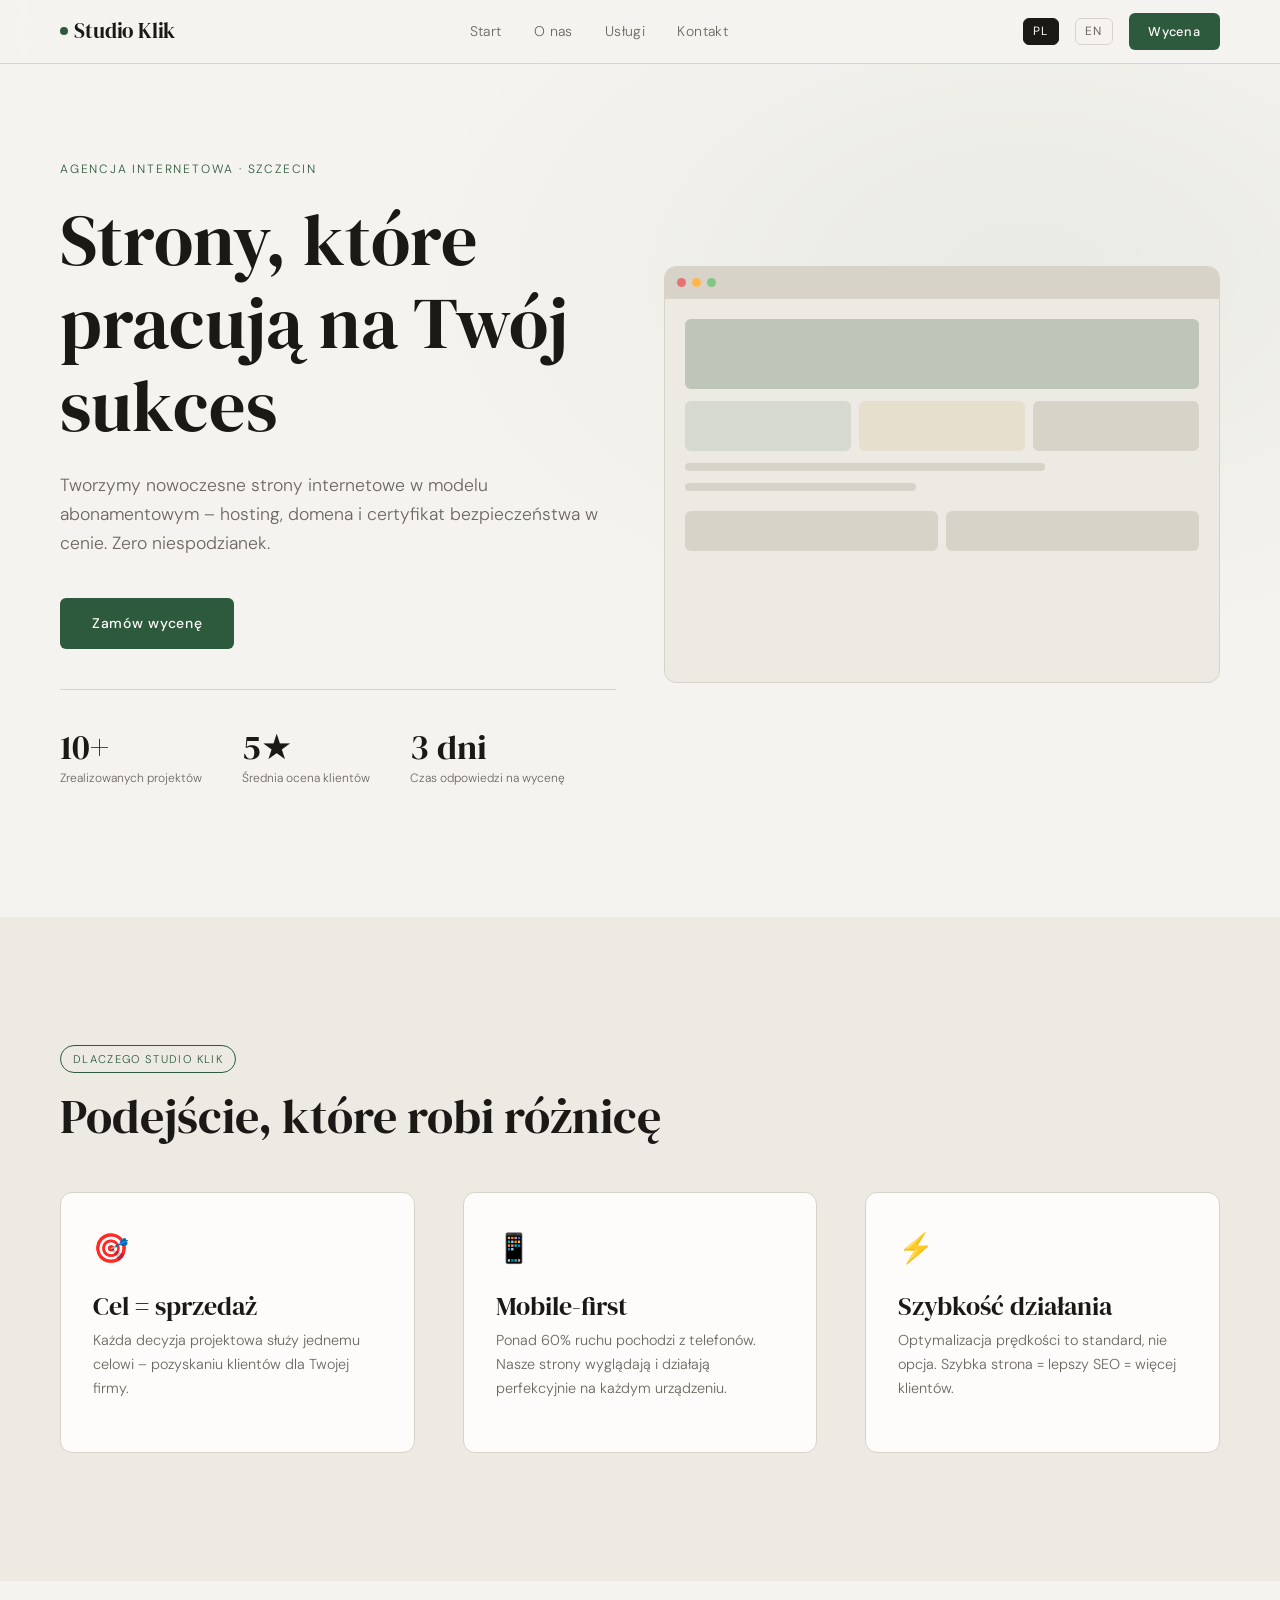
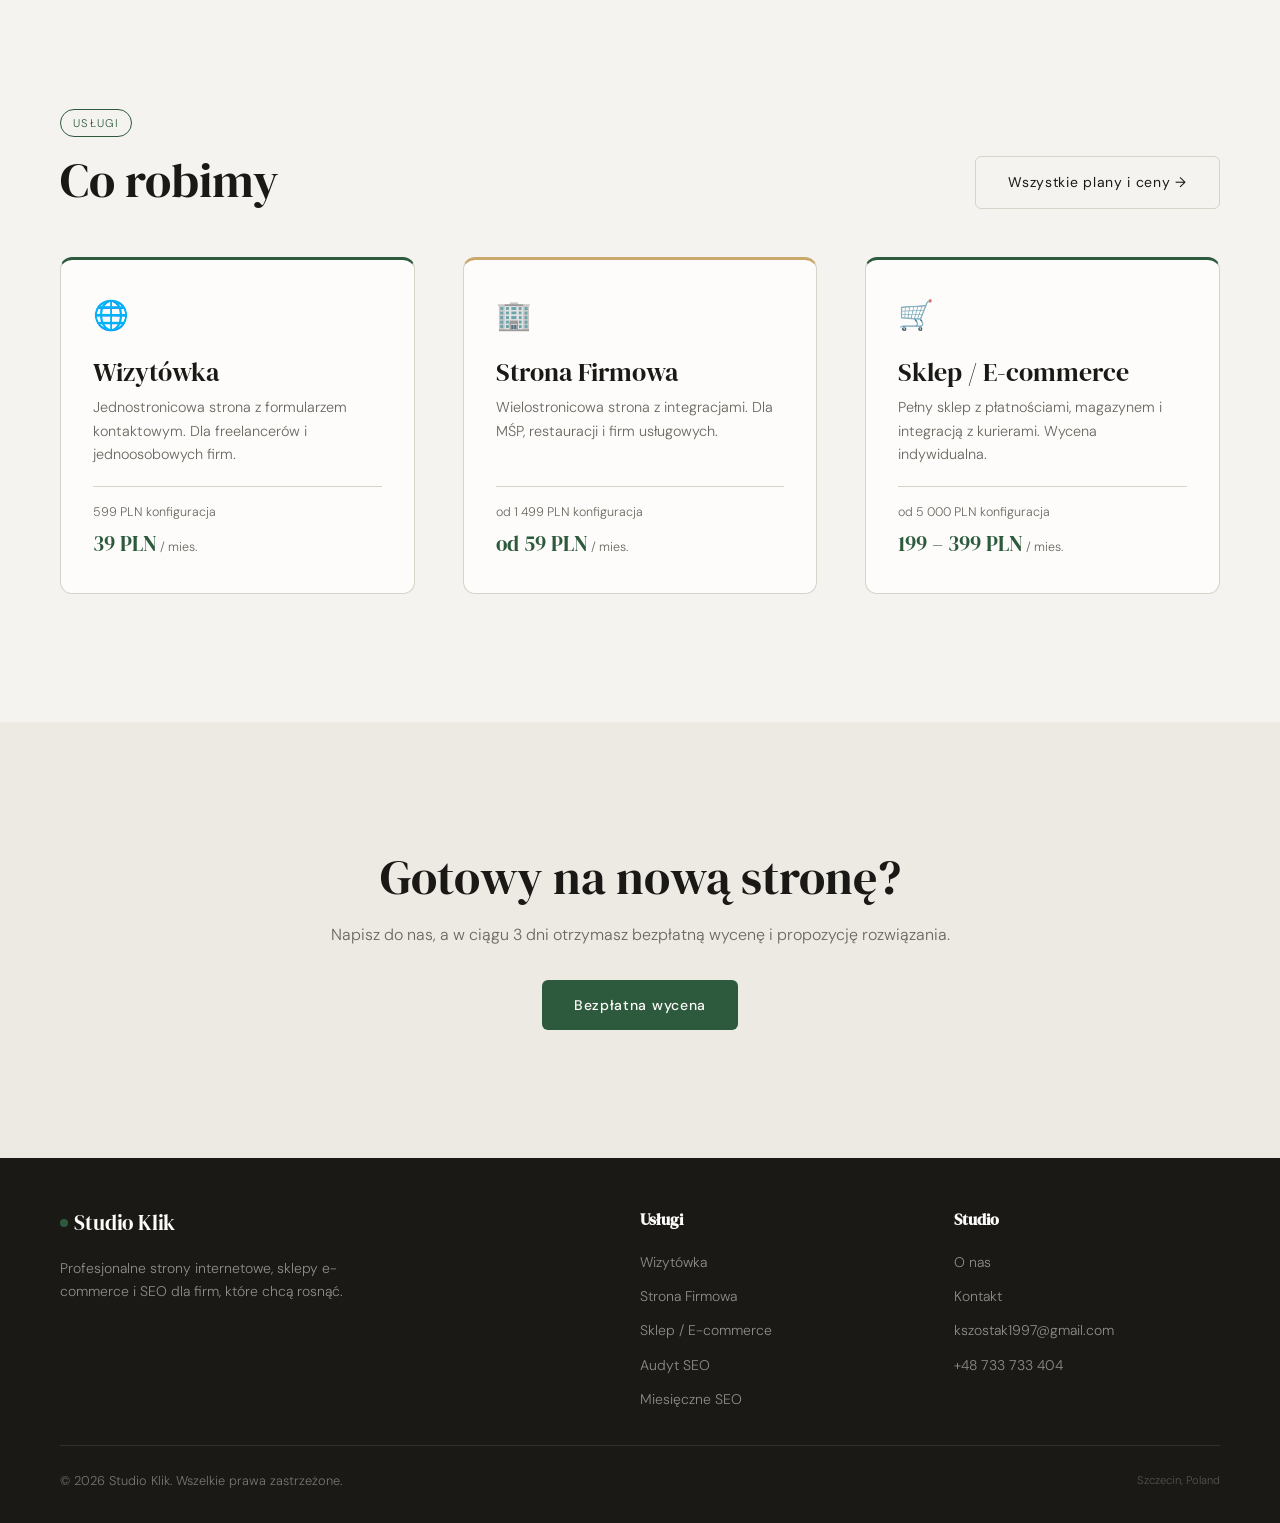
==== commit e4653493: "name and price change" ====
--- a/index.html
+++ b/index.html
@@ -3,23 +3,23 @@
 <head>
   <meta charset="UTF-8" />
   <meta name="viewport" content="width=device-width, initial-scale=1.0" />
-  <title>StudioWWW – Strony w abonamencie od 29,99 PLN/mies. | Szczecin</title>
-  <meta name="description" content="Abonamentowe strony internetowe z hostingiem, domeną i certyfikatem bezpieczeństwa w cenie. Wizytówka od 599 PLN + 29,99 PLN/mies. Wycena w 3 dni." />
+  <title>Studio Klik – Strony w abonamencie od 39 PLN/mies. | Szczecin</title>
+  <meta name="description" content="Abonamentowe strony internetowe z hostingiem, domeną i certyfikatem bezpieczeństwa w cenie. Wizytówka od 599 PLN + 39 PLN/mies. Wycena w 3 dni." />
   <link rel="canonical" href="https://studiowww.pl/" />
   <link rel="alternate" hreflang="pl" href="https://studiowww.pl/" />
   <link rel="alternate" hreflang="en" href="https://studiowww.pl/" />
   <link rel="alternate" hreflang="x-default" href="https://studiowww.pl/" />
   <meta name="robots" content="index, follow, max-snippet:-1, max-image-preview:large, max-video-preview:-1" />
-  <meta property="og:title" content="StudioWWW – Strony internetowe i SEO" />
+  <meta property="og:title" content="Studio Klik – Strony internetowe i SEO" />
   <meta property="og:description" content="Profesjonalne strony internetowe, sklepy e-commerce i SEO dla firm, które chcą rosnąć." />
   <meta property="og:url" content="https://studiowww.pl/" />
   <meta property="og:type" content="website" />
   <meta property="og:image" content="https://studiowww.pl/media/headshot.webp" />
-  <meta property="og:image:alt" content="Kamil Szostak – założyciel StudioWWW" />
+  <meta property="og:image:alt" content="Kamil Szostak – założyciel Studio Klik" />
   <meta property="og:locale" content="pl_PL" />
   <meta property="og:locale:alternate" content="en_US" />
   <meta name="twitter:card" content="summary_large_image" />
-  <meta name="twitter:title" content="StudioWWW – Strony internetowe i SEO" />
+  <meta name="twitter:title" content="Studio Klik – Strony internetowe i SEO" />
   <meta name="twitter:description" content="Profesjonalne strony internetowe, sklepy e-commerce i SEO dla firm, które chcą rosnąć." />
   <meta name="twitter:image" content="https://studiowww.pl/media/headshot.webp" />
   <link rel="preconnect" href="https://fonts.googleapis.com" />
@@ -31,7 +31,7 @@
     "@context": "https://schema.org",
     "@type": "LocalBusiness",
     "@id": "https://studiowww.pl/#organization",
-    "name": "StudioWWW",
+    "name": "Studio Klik",
     "url": "https://studiowww.pl",
     "logo": "https://studiowww.pl/media/headshot.webp",
     "image": "https://studiowww.pl/media/headshot.webp",
@@ -63,7 +63,7 @@
     "@type": "WebSite",
     "@id": "https://studiowww.pl/#website",
     "url": "https://studiowww.pl/",
-    "name": "StudioWWW",
+    "name": "Studio Klik",
     "description": "Agencja internetowa – profesjonalne strony WWW, sklepy e-commerce i SEO dla firm.",
     "inLanguage": ["pl", "en"],
     "publisher": { "@id": "https://studiowww.pl/#organization" }
@@ -88,7 +88,7 @@
 <!-- NAV -->
 <nav>
   <div class="nav-inner">
-    <a class="logo" href="/"><span class="logo-dot"></span>StudioWWW</a>
+    <a class="logo" href="/"><span class="logo-dot"></span>Studio Klik</a>
     <ul class="nav-links">
       <li><a href="/" data-nav-path="/" data-pl="Start" data-en="Home">Start</a></li>
       <li><a href="/o-nas" data-nav-path="/o-nas" data-pl="O nas" data-en="About">O nas</a></li>
@@ -172,7 +172,7 @@
 <!-- WHY US -->
 <section class="section section--alt">
   <div class="container">
-    <span class="tag" data-pl="Dlaczego StudioWWW" data-en="Why StudioWWW">Dlaczego StudioWWW</span>
+    <span class="tag" data-pl="Dlaczego Studio Klik" data-en="Why Studio Klik">Dlaczego Studio Klik</span>
     <h2 style="margin-bottom:3rem" data-pl="Podejście, które robi różnicę" data-en="An approach that makes a difference">Podejście, które robi różnicę</h2>
     <div class="grid-3">
       <div class="service-card">
@@ -210,7 +210,7 @@
           <p data-pl="Jednostronicowa strona z formularzem kontaktowym. Dla freelancerów i jednoosobowych firm." data-en="Single-page site with contact form. For freelancers and sole traders.">Jednostronicowa strona z formularzem kontaktowym. Dla freelancerów i jednoosobowych firm.</p>
           <div class="price-split" style="border-top:1px solid var(--c-border);padding-top:.9rem;margin-top:auto">
             <p style="font-size:.78rem;color:var(--c-mid);margin-bottom:.3rem">599 PLN <span data-pl="konfiguracja" data-en="setup">konfiguracja</span></p>
-            <div style="font-family:'DM Serif Display',serif;font-size:1.3rem;color:var(--c-accent)">29,99 PLN<span style="font-family:'DM Sans',sans-serif;font-size:.78rem;font-weight:300;color:var(--c-mid)" data-pl=" / mies." data-en=" / mo."> / mies.</span></div>
+            <div style="font-family:'DM Serif Display',serif;font-size:1.3rem;color:var(--c-accent)">39 PLN<span style="font-family:'DM Sans',sans-serif;font-size:.78rem;font-weight:300;color:var(--c-mid)" data-pl=" / mies." data-en=" / mo."> / mies.</span></div>
           </div>
         </div>
       </div>
@@ -221,7 +221,7 @@
           <p data-pl="Wielostronicowa strona z integracjami. Dla MŚP, restauracji i firm usługowych." data-en="Multi-page site with integrations. For SMEs, restaurants and service businesses.">Wielostronicowa strona z integracjami. Dla MŚP, restauracji i firm usługowych.</p>
           <div class="price-split" style="border-top:1px solid var(--c-border);padding-top:.9rem;margin-top:auto">
             <p style="font-size:.78rem;color:var(--c-mid);margin-bottom:.3rem"><span data-pl="od" data-en="from">od</span> 1 499 PLN <span data-pl="konfiguracja" data-en="setup">konfiguracja</span></p>
-            <div style="font-family:'DM Serif Display',serif;font-size:1.3rem;color:var(--c-accent)"><span data-pl="od" data-en="from">od</span> 49,99 PLN<span style="font-family:'DM Sans',sans-serif;font-size:.78rem;font-weight:300;color:var(--c-mid)" data-pl=" / mies." data-en=" / mo."> / mies.</span></div>
+            <div style="font-family:'DM Serif Display',serif;font-size:1.3rem;color:var(--c-accent)"><span data-pl="od" data-en="from">od</span> 59 PLN<span style="font-family:'DM Sans',sans-serif;font-size:.78rem;font-weight:300;color:var(--c-mid)" data-pl=" / mies." data-en=" / mo."> / mies.</span></div>
           </div>
         </div>
       </div>
@@ -232,7 +232,7 @@
           <p data-pl="Pełny sklep z płatnościami, magazynem i integracją z kurierami. Wycena indywidualna." data-en="Full store with payments, inventory and courier integrations. Individually quoted.">Pełny sklep z płatnościami, magazynem i integracją z kurierami. Wycena indywidualna.</p>
           <div class="price-split" style="border-top:1px solid var(--c-border);padding-top:.9rem;margin-top:auto">
             <p style="font-size:.78rem;color:var(--c-mid);margin-bottom:.3rem"><span data-pl="od" data-en="from">od</span> 5 000 PLN <span data-pl="konfiguracja" data-en="setup">konfiguracja</span></p>
-            <div style="font-family:'DM Serif Display',serif;font-size:1.3rem;color:var(--c-accent)">149 – 299 PLN<span style="font-family:'DM Sans',sans-serif;font-size:.78rem;font-weight:300;color:var(--c-mid)" data-pl=" / mies." data-en=" / mo."> / mies.</span></div>
+            <div style="font-family:'DM Serif Display',serif;font-size:1.3rem;color:var(--c-accent)">199 – 399 PLN<span style="font-family:'DM Sans',sans-serif;font-size:.78rem;font-weight:300;color:var(--c-mid)" data-pl=" / mies." data-en=" / mo."> / mies.</span></div>
           </div>
         </div>
       </div>
@@ -254,7 +254,7 @@
   <div class="container">
     <div class="footer-inner">
       <div class="footer-brand">
-        <a class="logo" href="/"><span class="logo-dot"></span>StudioWWW</a>
+        <a class="logo" href="/"><span class="logo-dot"></span>Studio Klik</a>
         <p data-pl="Profesjonalne strony internetowe, sklepy e-commerce i SEO dla firm, które chcą rosnąć." data-en="Professional websites, e-commerce stores and SEO for businesses that want to grow.">Profesjonalne strony internetowe, sklepy e-commerce i SEO dla firm, które chcą rosnąć.</p>
       </div>
       <div class="footer-col">
@@ -278,7 +278,7 @@
       </div>
     </div>
     <div class="footer-bottom">
-      <p>© 2026 StudioWWW. <span data-pl="Wszelkie prawa zastrzeżone." data-en="All rights reserved.">Wszelkie prawa zastrzeżone.</span></p>
+      <p>© 2026 Studio Klik. <span data-pl="Wszelkie prawa zastrzeżone." data-en="All rights reserved.">Wszelkie prawa zastrzeżone.</span></p>
       <p style="color:rgba(255,255,255,.25);font-size:.7rem">Szczecin, Poland</p>
     </div>
   </div>
